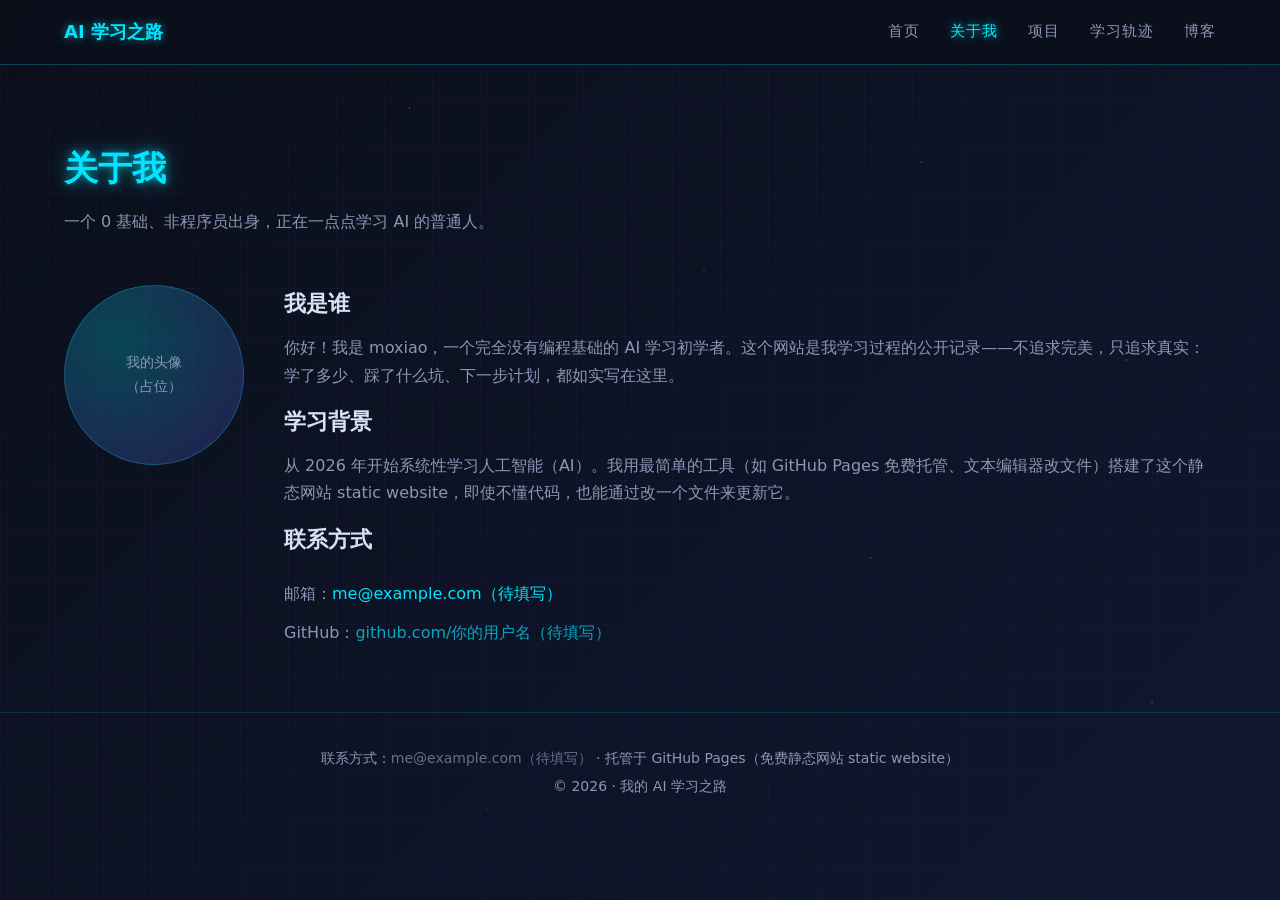
==== about.html @ 1113afda "feat: 搭建个人 AI 学习分享网站 v1.0" ====
<!DOCTYPE html>
<html lang="zh-CN">
<head>
  <meta charset="UTF-8">
  <meta name="viewport" content="width=1200">
  <title>关于我 | 我的 AI 学习之路</title>
  <link rel="icon" type="image/svg+xml" href="images/favicon.svg">
  <link rel="stylesheet" href="css/style.css">
</head>
<body>

  <nav class="site-nav">
    <div class="nav-inner">
      <a class="nav-brand" href="index.html">AI 学习之路</a>
      <div class="nav-links">
        <a href="index.html">首页</a>
        <a href="about.html" class="active">关于我</a>
        <a href="projects.html">项目</a>
        <a href="trajectory.html">学习轨迹</a>
        <a href="blog.html">博客</a>
      </div>
    </div>
  </nav>

  <main class="page-main">

    <section class="page-head">
      <h1 class="neon-title">关于我</h1>
      <p>一个 0 基础、非程序员出身，正在一点点学习 AI 的普通人。</p>
    </section>

    <section class="about-wrap">
      <div class="avatar">我的头像<br>（占位）</div>
      <div class="about-info">
        <h2>我是谁</h2>
        <p>你好！我是 moxiao，一个完全没有编程基础的 AI 学习初学者。这个网站是我学习过程的公开记录——不追求完美，只追求真实：学了多少、踩了什么坑、下一步计划，都如实写在这里。</p>

        <h2>学习背景</h2>
        <p>从 2026 年开始系统性学习人工智能（AI）。我用最简单的工具（如 GitHub Pages 免费托管、文本编辑器改文件）搭建了这个静态网站 static website，即使不懂代码，也能通过改一个文件来更新它。</p>

        <h2>联系方式</h2>
        <ul class="contact-list">
          <li>邮箱：<a href="mailto:me@example.com">me@example.com（待填写）</a></li>
          <li>GitHub：<a href="#" class="placeholder">github.com/你的用户名（待填写）</a></li>
        </ul>
      </div>
    </section>

  </main>

  <footer class="site-footer">
    <p>联系方式：<span class="placeholder">me@example.com（待填写）</span> · 托管于 GitHub Pages（免费静态网站 static website）</p>
    <p>© 2026 · 我的 AI 学习之路</p>
  </footer>

</body>
</html>
---- css/style.css ----
/* ============================================================
   个人 AI 学习分享网站 · 全局样式（深色科幻风格）
   规范来源：需求文档 v2.0 · 第 4.5 节 视觉规范
   ============================================================ */

:root {
  --bg-start: #0B0F1A;
  --bg-end: #101830;
  --cyan: #00E5FF;
  --purple: #7C4DFF;
  --card-bg: rgba(20, 28, 50, 0.6);
  --text-main: #D7E2F5;
  --text-dim: #8A97B5;
  --border-glow: rgba(0, 229, 255, 0.25);
  --font-main: "Microsoft YaHei", "微软雅黑", "PingFang SC", system-ui, sans-serif;
}

* { margin: 0; padding: 0; box-sizing: border-box; }

html { min-width: 1200px; }

body {
  font-family: var(--font-main);
  color: var(--text-main);
  background: linear-gradient(135deg, var(--bg-start) 0%, var(--bg-end) 100%) fixed;
  min-height: 100vh;
  line-height: 1.7;
}

/* 星点背景 */
body::before {
  content: "";
  position: fixed;
  inset: 0;
  z-index: 0;
  pointer-events: none;
  background:
    radial-gradient(1px 1px at 15% 25%, rgba(255,255,255,.7), transparent 100%),
    radial-gradient(1px 1px at 32% 12%, rgba(255,255,255,.5), transparent 100%),
    radial-gradient(1px 1px at 55% 30%, rgba(0,229,255,.6), transparent 100%),
    radial-gradient(1px 1px at 72% 18%, rgba(255,255,255,.45), transparent 100%),
    radial-gradient(1.5px 1.5px at 88% 40%, rgba(124,77,255,.55), transparent 100%),
    radial-gradient(1px 1px at 25% 55%, rgba(255,255,255,.4), transparent 100%),
    radial-gradient(1px 1px at 45% 70%, rgba(0,229,255,.45), transparent 100%),
    radial-gradient(1px 1px at 68% 62%, rgba(255,255,255,.5), transparent 100%),
    radial-gradient(1.5px 1.5px at 90% 78%, rgba(0,229,255,.4), transparent 100%),
    radial-gradient(1px 1px at 10% 85%, rgba(124,77,255,.4), transparent 100%),
    radial-gradient(1px 1px at 38% 90%, rgba(255,255,255,.35), transparent 100%),
    radial-gradient(1px 1px at 60% 88%, rgba(0,229,255,.5), transparent 100%);
}

/* 网格线背景 */
body::after {
  content: "";
  position: fixed;
  inset: 0;
  z-index: 0;
  pointer-events: none;
  background:
    linear-gradient(rgba(124,77,255,.05) 1px, transparent 1px),
    linear-gradient(90deg, rgba(124,77,255,.05) 1px, transparent 1px);
  background-size: 48px 48px;
}

/* 让实际内容浮在背景之上 */
.site-nav, .page-main, .site-footer { position: relative; z-index: 1; }

/* ---------- 导航栏（固定顶部） ---------- */
.site-nav {
  position: fixed;
  top: 0; left: 0; right: 0;
  z-index: 100;
  background: rgba(11, 15, 26, 0.85);
  backdrop-filter: blur(8px);
  border-bottom: 1px solid var(--border-glow);
}
.nav-inner {
  max-width: 1200px;
  margin: 0 auto;
  height: 64px;
  display: flex;
  align-items: center;
  padding: 0 24px;
}
.nav-brand {
  color: var(--cyan);
  font-size: 18px;
  font-weight: bold;
  text-decoration: none;
  text-shadow: 0 0 10px rgba(0,229,255,.6);
}
.nav-links { margin-left: auto; display: flex; gap: 30px; }
.nav-links a {
  color: var(--text-dim);
  text-decoration: none;
  font-size: 15px;
  letter-spacing: 1px;
  transition: color .2s, text-shadow .2s;
}
.nav-links a:hover { color: var(--cyan); }
.nav-links a.active { color: var(--cyan); text-shadow: 0 0 8px rgba(0,229,255,.8); }

/* ---------- 页面主内容 ---------- */
.page-main {
  max-width: 1200px;
  margin: 0 auto;
  padding: 120px 24px 60px;
}

/* 标题霓虹发光 */
.neon-title {
  color: var(--cyan);
  text-shadow: 0 0 10px rgba(0,229,255,.7), 0 0 28px rgba(0,229,255,.35);
}
.neon-purple { color: var(--purple); text-shadow: 0 0 10px rgba(124,77,255,.7); }

.section { margin-top: 56px; }
.section-head { display: flex; align-items: baseline; justify-content: space-between; margin-bottom: 20px; }
.section-head h2 { font-size: 26px; }
.text-link { color: var(--cyan); text-decoration: none; }
.text-link:hover { text-shadow: 0 0 8px var(--cyan); }

/* ---------- 按钮 ---------- */
.btn-primary {
  display: inline-block;
  padding: 13px 30px;
  border: 1px solid var(--cyan);
  border-radius: 6px;
  color: var(--cyan);
  background: rgba(0,229,255,.08);
  font-size: 15px;
  text-decoration: none;
  letter-spacing: 1px;
  transition: all .25s;
}
.btn-primary:hover {
  background: rgba(0,229,255,.18);
  box-shadow: 0 0 18px rgba(0,229,255,.5);
  text-shadow: 0 0 6px var(--cyan);
}

/* ---------- Hero ---------- */
.hero { padding: 40px 0 20px; max-width: 820px; }
.hero-title {
  font-size: 40px;
  line-height: 1.4;
  color: var(--cyan);
  text-shadow: 0 0 10px rgba(0,229,255,.7), 0 0 28px rgba(0,229,255,.35);
}
.hero-sub { margin-top: 20px; font-size: 17px; color: var(--text-dim); }
.hero .btn-primary { margin-top: 28px; }

/* ---------- 卡片 ---------- */
.card {
  background: var(--card-bg);
  border: 1px solid rgba(0,229,255,.15);
  border-radius: 10px;
  padding: 24px;
  transition: border-color .25s, box-shadow .25s, transform .25s, background .25s;
}
.card:hover {
  border-color: var(--cyan);
  box-shadow: 0 0 20px rgba(0,229,255,.25);
  transform: translateY(-4px);
}

/* ---------- 项目网格 ---------- */
.projects-grid { display: grid; grid-template-columns: repeat(3, 1fr); gap: 24px; }
.project-card h3 { margin: 12px 0 8px; }
.project-card p { color: var(--text-dim); font-size: 14px; }
.badge {
  display: inline-block;
  padding: 3px 12px;
  border-radius: 999px;
  font-size: 12px;
  letter-spacing: 1px;
}
.badge-wip { color: var(--cyan); border: 1px solid var(--cyan); background: rgba(0,229,255,.1); }
.badge-plan { color: var(--purple); border: 1px solid var(--purple); background: rgba(124,77,255,.12); }

/* ---------- 时间线（轨迹页 & 首页概览共用） ---------- */
.timeline {
  position: relative;
  overflow-x: auto;   /* 节点多时可横向滚动 */
  padding: 40px 0;
  min-height: 320px;
}
.tl-line {
  position: absolute;
  left: 40px; right: 40px;
  top: 50%;
  height: 2px;
  transform: translateY(-50%);
  background: linear-gradient(90deg, transparent, var(--cyan) 12%, var(--purple) 88%, transparent);
  box-shadow: 0 0 14px rgba(0,229,255,.5);
}
.tl-track {
  position: relative;
  display: flex;
  min-width: 100%;
  padding: 30px 40px;
}
.tl-node {
  position: relative;
  flex: 0 0 240px;
  margin: 0 14px;
  opacity: .15;               /* 默认暗淡，点亮动画后变为 1 */
}
.tl-node-top  .tl-card { margin-bottom: 54px; }
.tl-node-bottom .tl-card { margin-top: 54px; }

.tl-dot {
  position: absolute;
  left: 50%; top: 50%;
  width: 14px; height: 14px;
  transform: translate(-50%, -50%);
  border-radius: 50%;
  background: var(--cyan);
  box-shadow: 0 0 12px var(--cyan);
  z-index: 2;
}
/* 卡片到主线的竖直短线 */
.tl-node-top .tl-card::after,
.tl-node-bottom .tl-card::after {
  content: "";
  position: absolute;
  left: 50%;
  width: 1px;
  height: 28px;
  background: rgba(0,229,255,.4);
}
.tl-node-top .tl-card::after { bottom: -28px; }
.tl-node-bottom .tl-card::after { top: -28px; }

.tl-card {
  position: relative;
  background: var(--card-bg);
  border: 1px solid rgba(0,229,255,.15);
  border-radius: 10px;
  padding: 16px 18px;
  transition: border-color .25s, box-shadow .25s, background .25s;
}
.tl-node:hover .tl-card {
  border-color: var(--cyan);
  box-shadow: 0 0 22px rgba(0,229,255,.4);
  background: rgba(0,229,255,.06);
}
.tl-time { font-size: 13px; color: var(--cyan); letter-spacing: 1px; }
.tl-title { margin: 6px 0; font-size: 15px; color: var(--text-main); font-weight: bold; }
.tl-desc { font-size: 13px; color: var(--text-dim); }
.tl-link { display: inline-block; margin-top: 8px; color: var(--cyan); font-size: 13px; text-decoration: none; }
.tl-link:hover { text-shadow: 0 0 6px var(--cyan); }

/* 点亮动画：由 JS 给每个节点添加 .animate，并用内联样式设置递增 animation-delay */
@keyframes tl-light {
  0%   { opacity: .15; filter: brightness(.6); }
  60%  { opacity: 1;   filter: brightness(1.5); }
  100% { opacity: 1;   filter: brightness(1); }
}
.tl-node.animate {
  animation-name: tl-light;
  animation-duration: .9s;
  animation-timing-function: ease;
  animation-fill-mode: forwards;
}
/* 不播动画时（首页概览）节点直接全亮 */
.timeline.no-anim .tl-node { opacity: 1; }

/* 首页概览更紧凑 */
.timeline.compact .tl-node { flex-basis: 220px; }
.timeline.compact .tl-card { padding: 12px 14px; }

/* 空状态提示 */
.tl-empty {
  position: relative;
  text-align: center;
  padding: 90px 0 60px;
  color: var(--text-dim);
}
.tl-empty-title { font-size: 22px; color: var(--cyan); text-shadow: 0 0 10px rgba(0,229,255,.5); margin-bottom: 10px; }

/* ---------- 页面头部（内页通用） ---------- */
.page-head { padding: 20px 0 10px; }
.page-head h1 { font-size: 34px; }
.page-head p { margin-top: 10px; color: var(--text-dim); }

/* ---------- 关于我 ---------- */
.about-wrap { display: flex; gap: 40px; margin-top: 40px; align-items: flex-start; }
.avatar {
  width: 180px; height: 180px;
  border-radius: 50%;
  background: radial-gradient(circle at 30% 30%, rgba(0,229,255,.25), rgba(124,77,255,.2));
  border: 1px solid var(--border-glow);
  display: flex; align-items: center; justify-content: center;
  color: var(--text-dim); font-size: 14px;
  flex-shrink: 0;
  text-align: center;
}
.about-info { flex: 1; }
.about-info h2 { font-size: 22px; margin-bottom: 12px; }
.about-info p { color: var(--text-dim); margin-bottom: 14px; }
.contact-list { list-style: none; margin-top: 16px; }
.contact-list li { padding: 6px 0; color: var(--text-dim); }
.contact-list a { color: var(--cyan); text-decoration: none; }

/* ---------- 博客列表 ---------- */
.article-list { margin-top: 20px; }
.article-item {
  display: block;
  padding: 20px 24px;
  margin-bottom: 16px;
  background: var(--card-bg);
  border: 1px solid rgba(0,229,255,.15);
  border-radius: 10px;
  color: var(--text-main);
  text-decoration: none;
  transition: border-color .25s, box-shadow .25s;
}
.article-item:hover { border-color: var(--cyan); box-shadow: 0 0 20px rgba(0,229,255,.2); }
.article-item .a-date { font-size: 13px; color: var(--cyan); }
.article-item h3 { font-size: 18px; margin: 6px 0; }
.article-item p { color: var(--text-dim); font-size: 14px; }
.article-empty { padding: 60px 0; text-align: center; color: var(--text-dim); }
.article-empty .a-title { font-size: 20px; color: var(--cyan); margin-bottom: 8px; text-shadow: 0 0 10px rgba(0,229,255,.5); }

/* ---------- 页脚 ---------- */
.site-footer {
  border-top: 1px solid rgba(0,229,255,.15);
  padding: 30px 24px;
  text-align: center;
  color: var(--text-dim);
  font-size: 14px;
}
.site-footer p { margin: 4px 0; }
.placeholder { opacity: .7; }
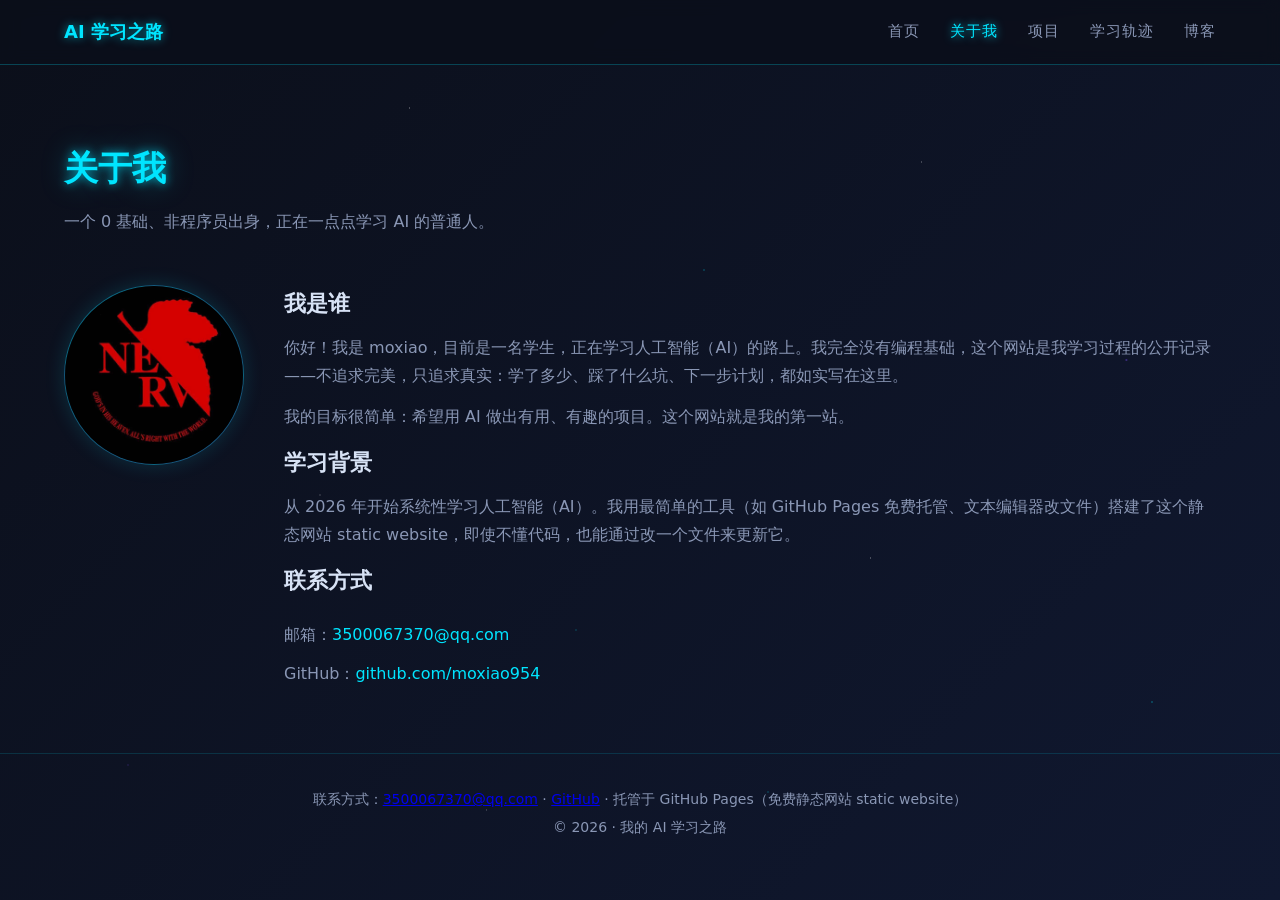
==== commit ae7fff7b: "feat: 按修改建议更新网站（真实学习轨迹、头像、联系方式、个人信息、去除网格线）" ====
--- a/about.html
+++ b/about.html
@@ -30,18 +30,21 @@
     </section>
 
     <section class="about-wrap">
-      <div class="avatar">我的头像<br>（占位）</div>
+      <div class="avatar">
+        <img src="images/avatar.jpg" alt="我的头像" class="avatar-img">
+      </div>
       <div class="about-info">
         <h2>我是谁</h2>
-        <p>你好！我是 moxiao，一个完全没有编程基础的 AI 学习初学者。这个网站是我学习过程的公开记录——不追求完美，只追求真实：学了多少、踩了什么坑、下一步计划，都如实写在这里。</p>
+        <p>你好！我是 moxiao，目前是一名学生，正在学习人工智能（AI）的路上。我完全没有编程基础，这个网站是我学习过程的公开记录——不追求完美，只追求真实：学了多少、踩了什么坑、下一步计划，都如实写在这里。</p>
+        <p>我的目标很简单：希望用 AI 做出有用、有趣的项目。这个网站就是我的第一站。</p>
 
         <h2>学习背景</h2>
         <p>从 2026 年开始系统性学习人工智能（AI）。我用最简单的工具（如 GitHub Pages 免费托管、文本编辑器改文件）搭建了这个静态网站 static website，即使不懂代码，也能通过改一个文件来更新它。</p>
 
         <h2>联系方式</h2>
         <ul class="contact-list">
-          <li>邮箱：<a href="mailto:me@example.com">me@example.com（待填写）</a></li>
-          <li>GitHub：<a href="#" class="placeholder">github.com/你的用户名（待填写）</a></li>
+          <li>邮箱：<a href="mailto:3500067370@qq.com">3500067370@qq.com</a></li>
+          <li>GitHub：<a href="https://github.com/moxiao954" target="_blank" rel="noopener">github.com/moxiao954</a></li>
         </ul>
       </div>
     </section>
@@ -49,7 +52,7 @@
   </main>
 
   <footer class="site-footer">
-    <p>联系方式：<span class="placeholder">me@example.com（待填写）</span> · 托管于 GitHub Pages（免费静态网站 static website）</p>
+    <p>联系方式：<a href="mailto:3500067370@qq.com">3500067370@qq.com</a> · <a href="https://github.com/moxiao954" target="_blank" rel="noopener">GitHub</a> · 托管于 GitHub Pages（免费静态网站 static website）</p>
     <p>© 2026 · 我的 AI 学习之路</p>
   </footer>
 
--- a/css/style.css
+++ b/css/style.css
@@ -49,19 +49,6 @@
     radial-gradient(1px 1px at 60% 88%, rgba(0,229,255,.5), transparent 100%);
 }
 
-/* 网格线背景 */
-body::after {
-  content: "";
-  position: fixed;
-  inset: 0;
-  z-index: 0;
-  pointer-events: none;
-  background:
-    linear-gradient(rgba(124,77,255,.05) 1px, transparent 1px),
-    linear-gradient(90deg, rgba(124,77,255,.05) 1px, transparent 1px);
-  background-size: 48px 48px;
-}
-
 /* 让实际内容浮在背景之上 */
 .site-nav, .page-main, .site-footer { position: relative; z-index: 1; }
 
@@ -295,6 +282,13 @@
   color: var(--text-dim); font-size: 14px;
   flex-shrink: 0;
   text-align: center;
+  overflow: hidden;
+  box-shadow: 0 0 20px rgba(0,229,255,.15);
+}
+.avatar-img {
+  width: 100%; height: 100%;
+  object-fit: cover;
+  display: block;
 }
 .about-info { flex: 1; }
 .about-info h2 { font-size: 22px; margin-bottom: 12px; }
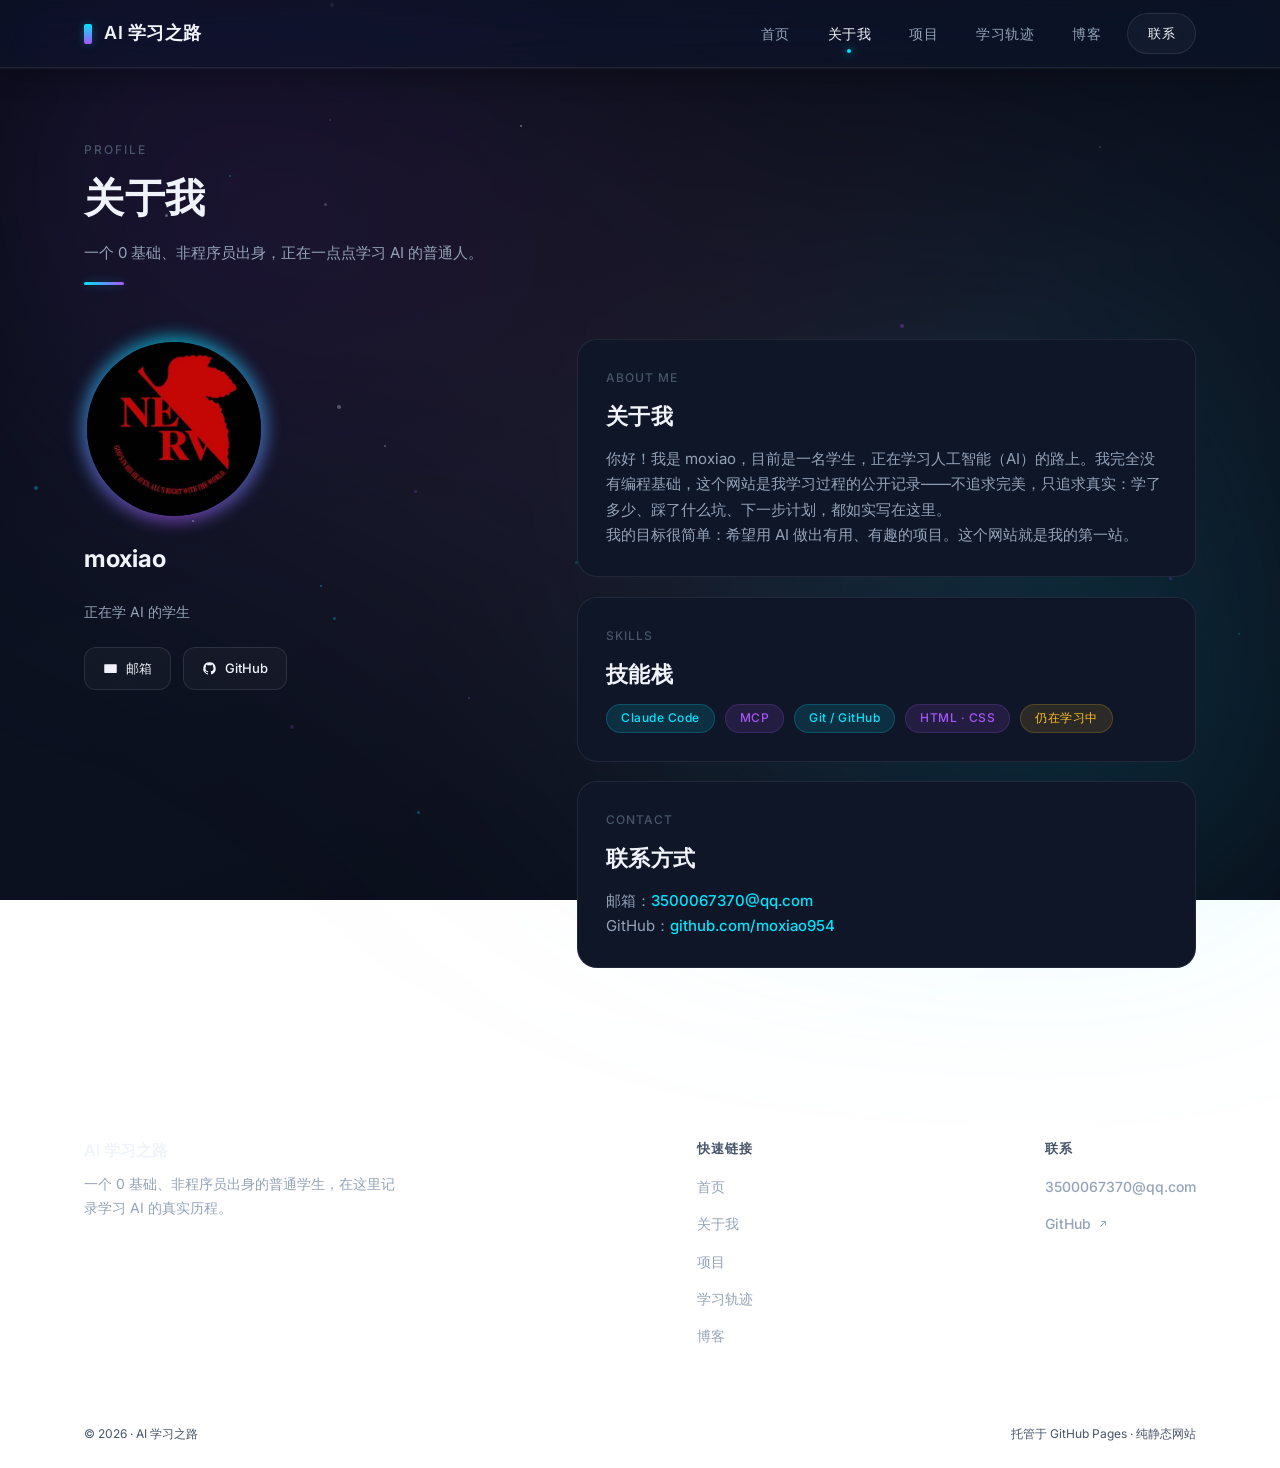
==== commit d337650a: "feat: 升级为现代赛博风格 V3（玻璃拟态+青紫渐变） - 重写 css/style.css：设计令牌、ambient-glow 光斑背景、玻璃拟态组件、卡片/按钮/角标/头像/统计等 V3 规格" ====
--- a/about.html
+++ b/about.html
@@ -5,9 +5,15 @@
   <meta name="viewport" content="width=1200">
   <title>关于我 | 我的 AI 学习之路</title>
   <link rel="icon" type="image/svg+xml" href="images/favicon.svg">
+  <link rel="preconnect" href="https://fonts.googleapis.com">
+  <link rel="preconnect" href="https://fonts.gstatic.com" crossorigin>
+  <link href="https://fonts.googleapis.com/css2?family=Inter:wght@400;500;600;700;800&display=swap" rel="stylesheet">
   <link rel="stylesheet" href="css/style.css">
 </head>
 <body>
+
+  <div class="ambient-glow"></div>
+  <div id="particles"></div>
 
   <nav class="site-nav">
     <div class="nav-inner">
@@ -19,42 +25,104 @@
         <a href="trajectory.html">学习轨迹</a>
         <a href="blog.html">博客</a>
       </div>
+      <a class="btn-glass nav-cta" href="mailto:3500067370@qq.com">联系</a>
     </div>
   </nav>
 
   <main class="page-main">
 
-    <section class="page-head">
-      <h1 class="neon-title">关于我</h1>
+    <!-- 页面头部 -->
+    <section class="page-header">
+      <div class="page-kicker">PROFILE</div>
+      <h1 class="page-title">关于我</h1>
       <p>一个 0 基础、非程序员出身，正在一点点学习 AI 的普通人。</p>
     </section>
 
+    <!-- 非对称双栏档案 -->
     <section class="about-wrap">
-      <div class="avatar">
-        <img src="images/avatar.jpg" alt="我的头像" class="avatar-img">
+      <div class="about-left">
+        <div class="avatar">
+          <img src="images/avatar.jpg" alt="我的头像" class="avatar-img">
+        </div>
+        <div class="about-name">moxiao</div>
+        <div class="about-role">正在学 AI 的学生</div>
+        <div class="about-socials">
+          <a class="social-btn" href="mailto:3500067370@qq.com">
+            <svg viewBox="0 0 24 24"><path d="M3 5h18a1 1 0 0 1 1 1v12a1 1 0 0 1-1 1H3a1 1 0 0 1-1-1V6a1 1 0 0 1 1-1zm18 0l-9 7L3 5"/></svg>
+            邮箱
+          </a>
+          <a class="social-btn" href="https://github.com/moxiao954" target="_blank" rel="noopener">
+            <svg viewBox="0 0 24 24"><path d="M12 2a10 10 0 0 0-3.16 19.49c.5.09.68-.22.68-.48v-1.7c-2.78.6-3.37-1.34-3.37-1.34-.45-1.16-1.11-1.47-1.11-1.47-.9-.62.07-.61.07-.61 1 .07 1.53 1.03 1.53 1.03.89 1.52 2.34 1.08 2.91.83.09-.65.35-1.09.63-1.34-2.22-.25-4.56-1.11-4.56-4.94 0-1.09.39-1.98 1.03-2.68-.1-.25-.45-1.27.1-2.64 0 0 .84-.27 2.75 1.02a9.58 9.58 0 0 1 5 0c1.91-1.3 2.75-1.02 2.75-1.02.55 1.37.2 2.39.1 2.64.64.7 1.03 1.59 1.03 2.68 0 3.84-2.34 4.68-4.57 4.93.36.31.68.92.68 1.85v2.74c0 .27.18.58.69.48A10 10 0 0 0 12 2z"/></svg>
+            GitHub
+          </a>
+        </div>
       </div>
-      <div class="about-info">
-        <h2>我是谁</h2>
-        <p>你好！我是 moxiao，目前是一名学生，正在学习人工智能（AI）的路上。我完全没有编程基础，这个网站是我学习过程的公开记录——不追求完美，只追求真实：学了多少、踩了什么坑、下一步计划，都如实写在这里。</p>
-        <p>我的目标很简单：希望用 AI 做出有用、有趣的项目。这个网站就是我的第一站。</p>
 
-        <h2>学习背景</h2>
-        <p>从 2026 年开始系统性学习人工智能（AI）。我用最简单的工具（如 GitHub Pages 免费托管、文本编辑器改文件）搭建了这个静态网站 static website，即使不懂代码，也能通过改一个文件来更新它。</p>
+      <div class="about-right">
+        <div class="card">
+          <div class="card-tag">ABOUT ME</div>
+          <h3>关于我</h3>
+          <p>你好！我是 moxiao，目前是一名学生，正在学习人工智能（AI）的路上。我完全没有编程基础，这个网站是我学习过程的公开记录——不追求完美，只追求真实：学了多少、踩了什么坑、下一步计划，都如实写在这里。</p>
+          <p>我的目标很简单：希望用 AI 做出有用、有趣的项目。这个网站就是我的第一站。</p>
+        </div>
 
-        <h2>联系方式</h2>
-        <ul class="contact-list">
-          <li>邮箱：<a href="mailto:3500067370@qq.com">3500067370@qq.com</a></li>
-          <li>GitHub：<a href="https://github.com/moxiao954" target="_blank" rel="noopener">github.com/moxiao954</a></li>
-        </ul>
+        <div class="card">
+          <div class="card-tag">SKILLS</div>
+          <h3>技能栈</h3>
+          <div class="skill-cloud">
+            <span class="badge badge-cyan">Claude Code</span>
+            <span class="badge badge-purple">MCP</span>
+            <span class="badge badge-cyan">Git / GitHub</span>
+            <span class="badge badge-purple">HTML · CSS</span>
+            <span class="badge badge-amber">仍在学习中</span>
+          </div>
+        </div>
+
+        <div class="card">
+          <div class="card-tag">CONTACT</div>
+          <h3>联系方式</h3>
+          <p>邮箱：<a class="text-link" href="mailto:3500067370@qq.com">3500067370@qq.com</a></p>
+          <p>GitHub：<a class="text-link" href="https://github.com/moxiao954" target="_blank" rel="noopener">github.com/moxiao954</a></p>
+        </div>
       </div>
     </section>
 
   </main>
 
   <footer class="site-footer">
-    <p>联系方式：<a href="mailto:3500067370@qq.com">3500067370@qq.com</a> · <a href="https://github.com/moxiao954" target="_blank" rel="noopener">GitHub</a> · 托管于 GitHub Pages（免费静态网站 static website）</p>
-    <p>© 2026 · 我的 AI 学习之路</p>
+    <div class="footer-inner">
+      <div class="footer-cols">
+        <div class="footer-brand">
+          <div class="footer-brand-name">AI 学习之路</div>
+          <p>一个 0 基础、非程序员出身的普通学生，在这里记录学习 AI 的真实历程。</p>
+        </div>
+        <div class="footer-col">
+          <h4>快速链接</h4>
+          <ul>
+            <li><a href="index.html">首页</a></li>
+            <li><a href="about.html">关于我</a></li>
+            <li><a href="projects.html">项目</a></li>
+            <li><a href="trajectory.html">学习轨迹</a></li>
+            <li><a href="blog.html">博客</a></li>
+          </ul>
+        </div>
+        <div class="footer-col">
+          <h4>联系</h4>
+          <ul>
+            <li><a href="mailto:3500067370@qq.com">3500067370@qq.com</a></li>
+            <li><a class="has-arrow" href="https://github.com/moxiao954" target="_blank" rel="noopener">GitHub
+              <svg viewBox="0 0 24 24"><path d="M7 17L17 7M9 7h8v8"/></svg>
+            </a></li>
+          </ul>
+        </div>
+      </div>
+      <div class="footer-bottom">
+        <span>© 2026 · AI 学习之路</span>
+        <span class="host-note">托管于 GitHub Pages · 纯静态网站</span>
+      </div>
+    </div>
   </footer>
 
+  <script src="js/main.js"></script>
 </body>
 </html>
--- a/css/style.css
+++ b/css/style.css
@@ -1,18 +1,52 @@
 /* ============================================================
-   个人 AI 学习分享网站 · 全局样式（深色科幻风格）
-   规范来源：需求文档 v2.0 · 第 4.5 节 视觉规范
+   个人 AI 学习分享网站 · 全局样式（现代前卫赛博风格 V3）
+   规范来源：ui设计_现代赛博版_v3.txt
+   说明：所有颜色走 :root 设计令牌；动画元素尽量加 will-change
    ============================================================ */
 
 :root {
-  --bg-start: #0B0F1A;
-  --bg-end: #101830;
-  --cyan: #00E5FF;
-  --purple: #7C4DFF;
-  --card-bg: rgba(20, 28, 50, 0.6);
-  --text-main: #D7E2F5;
-  --text-dim: #8A97B5;
-  --border-glow: rgba(0, 229, 255, 0.25);
-  --font-main: "Microsoft YaHei", "微软雅黑", "PingFang SC", system-ui, sans-serif;
+  /* ---- 背景 ---- */
+  --bg-start: #060914;                 /* 背景渐变起点（极深蓝黑） */
+  --bg-end: #0C1220;                   /* 背景渐变终点 */
+  --bg-elevated: #0F1628;              /* 抬升表面色（实色卡片） */
+
+  /* ---- 主色 ---- */
+  --cyan: #00E5FF;                     /* 主色·荧光青 */
+  --cyan-soft: rgba(0, 229, 255, 0.12);
+  --purple: #A855F7;                   /* 副色·电光紫 */
+  --purple-soft: rgba(168, 85, 247, 0.12);
+  --magenta: #F472B6;                  /* 点缀·霓虹粉 */
+  --green: #34D399;                    /* 点缀·翡翠绿（成功/在线） */
+  --amber: #FBBF24;                    /* 点缀·琥珀（提示） */
+
+  /* ---- 玻璃表面 ---- */
+  --surface: rgba(255, 255, 255, 0.03);
+  --surface-hover: rgba(255, 255, 255, 0.06);
+  --glass-bg: rgba(15, 22, 40, 0.55);
+  --glass-border: rgba(255, 255, 255, 0.08);
+  --glass-border-active: rgba(0, 229, 255, 0.35);
+
+  /* ---- 文字 ---- */
+  --text-main: #F0F4FA;
+  --text-secondary: #94A3B8;
+  --text-tertiary: #475569;
+
+  /* ---- 发光 / 阴影 ---- */
+  --shadow-cyan: rgba(0, 229, 255, 0.25);
+  --shadow-purple: rgba(168, 85, 247, 0.25);
+  --glow-cyan: 0 0 20px rgba(0, 229, 255, 0.3), 0 0 60px rgba(0, 229, 255, 0.1);
+  --glow-purple: 0 0 20px rgba(168, 85, 247, 0.3), 0 0 60px rgba(168, 85, 247, 0.1);
+
+  /* ---- 圆角 ---- */
+  --radius-sm: 6px;
+  --radius-md: 12px;
+  --radius-lg: 20px;
+  --radius-xl: 28px;
+
+  /* ---- 过渡 ---- */
+  --transition-fast: 0.2s cubic-bezier(0.4, 0, 0.2, 1);
+  --transition-base: 0.4s cubic-bezier(0.4, 0, 0.2, 1);
+  --transition-spring: 0.5s cubic-bezier(0.34, 1.56, 0.64, 1);
 }
 
 * { margin: 0; padding: 0; box-sizing: border-box; }
@@ -20,157 +54,580 @@
 html { min-width: 1200px; }
 
 body {
-  font-family: var(--font-main);
-  color: var(--text-main);
-  background: linear-gradient(135deg, var(--bg-start) 0%, var(--bg-end) 100%) fixed;
+  font-family: 'Inter', 'Microsoft YaHei', 'PingFang SC', system-ui, sans-serif;
+  color: var(--text-main);
+  background: linear-gradient(160deg, var(--bg-start) 0%, var(--bg-end) 50%, #0A0E1A 100%) fixed;
   min-height: 100vh;
   line-height: 1.7;
-}
-
-/* 星点背景 */
-body::before {
-  content: "";
+  overflow-x: hidden;
+}
+
+/* ============================================================
+   [1] 背景系统：ambient-glow 光斑（fixed，z-index:0）
+   ============================================================ */
+.ambient-glow {
   position: fixed;
   inset: 0;
   z-index: 0;
   pointer-events: none;
   background:
-    radial-gradient(1px 1px at 15% 25%, rgba(255,255,255,.7), transparent 100%),
-    radial-gradient(1px 1px at 32% 12%, rgba(255,255,255,.5), transparent 100%),
-    radial-gradient(1px 1px at 55% 30%, rgba(0,229,255,.6), transparent 100%),
-    radial-gradient(1px 1px at 72% 18%, rgba(255,255,255,.45), transparent 100%),
-    radial-gradient(1.5px 1.5px at 88% 40%, rgba(124,77,255,.55), transparent 100%),
-    radial-gradient(1px 1px at 25% 55%, rgba(255,255,255,.4), transparent 100%),
-    radial-gradient(1px 1px at 45% 70%, rgba(0,229,255,.45), transparent 100%),
-    radial-gradient(1px 1px at 68% 62%, rgba(255,255,255,.5), transparent 100%),
-    radial-gradient(1.5px 1.5px at 90% 78%, rgba(0,229,255,.4), transparent 100%),
-    radial-gradient(1px 1px at 10% 85%, rgba(124,77,255,.4), transparent 100%),
-    radial-gradient(1px 1px at 38% 90%, rgba(255,255,255,.35), transparent 100%),
-    radial-gradient(1px 1px at 60% 88%, rgba(0,229,255,.5), transparent 100%);
-}
-
-/* 让实际内容浮在背景之上 */
-.site-nav, .page-main, .site-footer { position: relative; z-index: 1; }
-
-/* ---------- 导航栏（固定顶部） ---------- */
+    radial-gradient(ellipse 800px 800px at 12% 10%, rgba(168, 85, 247, 0.15), transparent 70%),
+    radial-gradient(ellipse 800px 800px at 85% 78%, rgba(0, 229, 255, 0.15), transparent 70%),
+    radial-gradient(ellipse 800px 800px at 55% 45%, rgba(244, 114, 182, 0.08), transparent 70%);
+  filter: blur(120px);
+  animation: ambient-drift 20s ease-in-out infinite alternate;
+}
+@keyframes ambient-drift {
+  0%   { transform: translate(0, 0) scale(1); }
+  50%  { transform: translate(2%, -2%) scale(1.06); }
+  100% { transform: translate(-2%, 2%) scale(1); }
+}
+
+/* 粒子系统（由 js/main.js 生成，z-index:1，pointer-events:none） */
+#particles {
+  position: fixed;
+  inset: 0;
+  z-index: 1;
+  pointer-events: none;
+  overflow: hidden;
+}
+.particle {
+  position: absolute;
+  border-radius: 50%;
+  opacity: 0.5;
+  will-change: transform, opacity;
+}
+@keyframes particle-float {
+  0%   { transform: translate3d(0, 0, 0); }
+  25%  { transform: translate3d(18px, -26vh, 0); }
+  50%  { transform: translate3d(-14px, -52vh, 0); }
+  75%  { transform: translate3d(20px, -78vh, 0); }
+  100% { transform: translate3d(0, -104vh, 0); }
+}
+
+/* ============================================================
+   [3] 微光粒子 / [4] 光标与磁性
+   ============================================================ */
+.magnetic { will-change: transform; }
+
+/* ============================================================
+   层叠约定：内容 z-index:2，导航 z-index:100，弹层 200
+   ============================================================ */
+.page-main, .site-footer { position: relative; z-index: 2; }
+
+/* ============================================================
+   [导航栏] .site-nav
+   ============================================================ */
 .site-nav {
   position: fixed;
   top: 0; left: 0; right: 0;
   z-index: 100;
-  background: rgba(11, 15, 26, 0.85);
-  backdrop-filter: blur(8px);
-  border-bottom: 1px solid var(--border-glow);
+  height: 68px;
+  background: var(--glass-bg);
+  backdrop-filter: blur(24px) saturate(180%);
+  -webkit-backdrop-filter: blur(24px) saturate(180%);
+  border-bottom: 1px solid rgba(255, 255, 255, 0.08);
+  box-shadow: 0 4px 30px rgba(0, 0, 0, 0.3), 0 1px 0 rgba(255, 255, 255, 0.05);
 }
 .nav-inner {
-  max-width: 1200px;
+  max-width: 1160px;
   margin: 0 auto;
-  height: 64px;
+  height: 100%;
   display: flex;
   align-items: center;
   padding: 0 24px;
+  gap: 24px;
 }
 .nav-brand {
+  display: inline-flex;
+  align-items: center;
+  gap: 12px;
+  color: var(--text-main);
+  font-size: 18px;
+  font-weight: 600;
+  text-decoration: none;
+  letter-spacing: 0.5px;
+  white-space: nowrap;
+}
+.nav-brand::before {
+  content: "";
+  width: 8px;
+  height: 20px;
+  border-radius: 2px;
+  background: linear-gradient(180deg, var(--cyan), var(--purple));
+  box-shadow: 0 0 8px var(--shadow-cyan);
+  transition: height var(--transition-fast), box-shadow var(--transition-fast);
+}
+.nav-brand:hover::before {
+  height: 24px;
+  box-shadow: 0 0 12px var(--shadow-cyan), 0 0 20px var(--shadow-purple);
+}
+.nav-links {
+  margin-left: auto;
+  display: flex;
+  align-items: center;
+  gap: 34px;
+}
+.nav-links a {
+  position: relative;
+  color: var(--text-secondary);
+  text-decoration: none;
+  font-size: 14px;
+  font-weight: 500;
+  letter-spacing: 0.5px;
+  padding: 6px 2px;
+  transition: color var(--transition-fast);
+}
+.nav-links a::after {
+  content: "";
+  position: absolute;
+  left: 50%;
+  bottom: -2px;
+  transform: translateX(-50%);
+  width: 4px;
+  height: 4px;
+  border-radius: 50%;
+  background: var(--cyan);
+  box-shadow: 0 0 8px var(--cyan);
+  opacity: 0;
+  transition: opacity var(--transition-fast);
+}
+.nav-links a:hover { color: var(--text-main); }
+.nav-links a:hover::after { opacity: 1; }
+.nav-links a.active { color: var(--text-main); }
+.nav-links a.active::after { opacity: 1; }
+
+.nav-cta { flex-shrink: 0; }
+
+/* ============================================================
+   [玻璃按钮] .btn-glass
+   ============================================================ */
+.btn-glass {
+  display: inline-block;
+  padding: 8px 20px;
+  border-radius: 999px;
+  background: var(--surface);
+  backdrop-filter: blur(12px);
+  -webkit-backdrop-filter: blur(12px);
+  border: 1px solid rgba(255, 255, 255, 0.1);
+  color: var(--text-main);
+  font-size: 13px;
+  font-weight: 500;
+  text-decoration: none;
+  letter-spacing: 0.5px;
+  cursor: pointer;
+  transition: background var(--transition-fast), border-color var(--transition-fast), box-shadow var(--transition-fast), transform var(--transition-fast);
+}
+.btn-glass:hover {
+  background: var(--surface-hover);
+  border-color: rgba(255, 255, 255, 0.2);
+  box-shadow: 0 0 16px rgba(0, 229, 255, 0.15);
+  transform: scale(1.02);
+}
+
+/* ============================================================
+   [主内容] .page-main / [页面头部] .page-header
+   ============================================================ */
+.page-main {
+  max-width: 1160px;
+  margin: 0 auto;
+  padding: 120px 24px 80px;
+}
+
+.page-header {
+  padding: 20px 0 10px;
+  max-width: 860px;
+}
+.page-kicker {
+  font-size: 12px;
+  font-weight: 500;
+  letter-spacing: 2px;
+  text-transform: uppercase;
+  color: var(--text-tertiary);
+  margin-bottom: 14px;
+}
+.page-title {
+  font-size: 40px;
+  font-weight: 700;
+  line-height: 1.2;
+  letter-spacing: 0.5px;
+}
+.page-title .text-gradient { font-weight: 800; }
+.page-header::after {
+  content: "";
+  display: block;
+  width: 40px;
+  height: 3px;
+  border-radius: 2px;
+  margin-top: 16px;
+  background: linear-gradient(90deg, var(--cyan), var(--purple));
+  box-shadow: 0 0 10px var(--shadow-cyan);
+}
+.page-header p {
+  margin-top: 18px;
+  font-size: 15px;
+  color: var(--text-secondary);
+  line-height: 1.7;
+}
+
+/* 页面进入动画：由 JS 给 .page-main 添加 .loaded */
+.page-main > * {
+  opacity: 0;
+  transform: translateY(20px);
+  transition: opacity 0.6s ease-out, transform 0.6s ease-out;
+}
+.page-main.loaded > * {
+  opacity: 1;
+  transform: translateY(0);
+}
+.page-main.loaded > *:nth-child(1) { transition-delay: 0.1s; }
+.page-main.loaded > *:nth-child(2) { transition-delay: 0.2s; }
+.page-main.loaded > *:nth-child(3) { transition-delay: 0.3s; }
+.page-main.loaded > *:nth-child(4) { transition-delay: 0.4s; }
+.page-main.loaded > *:nth-child(5) { transition-delay: 0.5s; }
+.page-main.loaded > *:nth-child(6) { transition-delay: 0.6s; }
+
+/* ============================================================
+   [标题高亮] .text-gradient / .neon-title / .neon-purple
+   ============================================================ */
+.text-gradient {
+  background: linear-gradient(135deg, var(--cyan), var(--purple));
+  -webkit-background-clip: text;
+  background-clip: text;
+  -webkit-text-fill-color: transparent;
+  color: transparent;
+}
+.neon-title {
+  color: var(--text-main);
+  text-shadow: 0 0 20px rgba(0, 229, 255, 0.4), 0 0 40px rgba(0, 229, 255, 0.2);
+}
+.neon-purple {
+  color: var(--text-main);
+  text-shadow: 0 0 20px rgba(168, 85, 247, 0.4), 0 0 40px rgba(168, 85, 247, 0.2);
+}
+
+/* ============================================================
+   [卡片] .card / .card-purple / .card-placeholder
+   ============================================================ */
+.card {
+  position: relative;
+  background: var(--glass-bg);
+  backdrop-filter: blur(16px) saturate(160%);
+  -webkit-backdrop-filter: blur(16px) saturate(160%);
+  border: 1px solid var(--glass-border);
+  border-radius: var(--radius-lg);
+  padding: 28px;
+  perspective: 1000px;
+  transition: border-color var(--transition-base), box-shadow var(--transition-base), transform var(--transition-spring), background var(--transition-base);
+  will-change: transform;
+}
+.card:hover {
+  border-color: var(--glass-border-active);
+  box-shadow: var(--glow-cyan), inset 0 1px 0 rgba(255, 255, 255, 0.1);
+  transform: translateY(-6px) rotateX(2deg) rotateY(-1deg) scale(1.01);
+}
+.card-purple:hover {
+  border-color: rgba(168, 85, 247, 0.4);
+  box-shadow: var(--glow-purple), inset 0 1px 0 rgba(255, 255, 255, 0.1);
+}
+.card-tag {
+  font-size: 12px;
+  font-weight: 500;
+  letter-spacing: 1px;
+  text-transform: uppercase;
+  color: var(--text-tertiary);
+  margin-bottom: 10px;
+}
+.card h3 {
+  font-size: 22px;
+  font-weight: 600;
+  letter-spacing: 0.3px;
+  margin-bottom: 10px;
+}
+.card p {
+  font-size: 15px;
+  color: var(--text-secondary);
+  line-height: 1.7;
+}
+.card-footer {
+  display: flex;
+  align-items: center;
+  justify-content: space-between;
+  margin-top: 20px;
+  padding-top: 16px;
+  border-top: 1px solid rgba(255, 255, 255, 0.06);
+  color: var(--text-tertiary);
+  font-size: 13px;
+}
+
+/* 占位卡片（虚线） */
+.card-placeholder {
+  display: flex;
+  flex-direction: column;
+  align-items: center;
+  justify-content: center;
+  gap: 10px;
+  min-height: 200px;
+  border-radius: var(--radius-lg);
+  background: var(--surface);
+  border: 1px dashed rgba(255, 255, 255, 0.08);
+  color: var(--text-tertiary);
+  transition: border-color var(--transition-fast), background var(--transition-fast);
+}
+.card-placeholder .plus {
+  font-size: 24px;
+  line-height: 1;
+  transition: transform var(--transition-spring);
+}
+.card-placeholder span { font-size: 13px; }
+.card-placeholder:hover {
+  border-color: rgba(255, 255, 255, 0.15);
+  background: rgba(255, 255, 255, 0.03);
+}
+.card-placeholder:hover .plus { transform: rotate(90deg); }
+
+/* ============================================================
+   [按钮] .btn-gradient / .btn-outline
+   ============================================================ */
+.btn-gradient {
+  display: inline-block;
+  padding: 12px 28px;
+  border: none;
+  border-radius: var(--radius-md);
+  background: linear-gradient(135deg, var(--cyan), var(--purple));
+  color: var(--text-main);
+  font-family: inherit;
+  font-size: 14px;
+  font-weight: 600;
+  letter-spacing: 0.5px;
+  text-decoration: none;
+  text-align: center;
+  cursor: pointer;
+  box-shadow: 0 4px 20px rgba(0, 229, 255, 0.2);
+  transition: box-shadow var(--transition-fast), transform var(--transition-fast), filter var(--transition-fast);
+}
+.btn-gradient:hover {
+  box-shadow: 0 8px 30px rgba(0, 229, 255, 0.35), inset 0 0 0 1px rgba(255, 255, 255, 0.1);
+  transform: translateY(-2px);
+  filter: brightness(1.1);
+}
+.btn-gradient:active { transform: translateY(0) scale(0.98); }
+
+.btn-outline {
+  display: inline-block;
+  padding: 12px 28px;
+  border: 1.5px solid rgba(255, 255, 255, 0.2);
+  border-radius: var(--radius-md);
+  background: transparent;
+  color: var(--text-main);
+  font-family: inherit;
+  font-size: 14px;
+  font-weight: 500;
+  letter-spacing: 0.5px;
+  text-decoration: none;
+  text-align: center;
+  cursor: pointer;
+  transition: border-color var(--transition-fast), background var(--transition-fast), color var(--transition-fast), transform var(--transition-fast);
+}
+.btn-outline:hover {
+  border-color: var(--cyan);
+  background: rgba(0, 229, 255, 0.08);
   color: var(--cyan);
-  font-size: 18px;
-  font-weight: bold;
-  text-decoration: none;
-  text-shadow: 0 0 10px rgba(0,229,255,.6);
-}
-.nav-links { margin-left: auto; display: flex; gap: 30px; }
-.nav-links a {
-  color: var(--text-dim);
-  text-decoration: none;
-  font-size: 15px;
-  letter-spacing: 1px;
-  transition: color .2s, text-shadow .2s;
-}
-.nav-links a:hover { color: var(--cyan); }
-.nav-links a.active { color: var(--cyan); text-shadow: 0 0 8px rgba(0,229,255,.8); }
-
-/* ---------- 页面主内容 ---------- */
-.page-main {
-  max-width: 1200px;
-  margin: 0 auto;
-  padding: 120px 24px 60px;
-}
-
-/* 标题霓虹发光 */
-.neon-title {
-  color: var(--cyan);
-  text-shadow: 0 0 10px rgba(0,229,255,.7), 0 0 28px rgba(0,229,255,.35);
-}
-.neon-purple { color: var(--purple); text-shadow: 0 0 10px rgba(124,77,255,.7); }
-
-.section { margin-top: 56px; }
-.section-head { display: flex; align-items: baseline; justify-content: space-between; margin-bottom: 20px; }
-.section-head h2 { font-size: 26px; }
-.text-link { color: var(--cyan); text-decoration: none; }
-.text-link:hover { text-shadow: 0 0 8px var(--cyan); }
-
-/* ---------- 按钮 ---------- */
-.btn-primary {
-  display: inline-block;
-  padding: 13px 30px;
-  border: 1px solid var(--cyan);
-  border-radius: 6px;
-  color: var(--cyan);
-  background: rgba(0,229,255,.08);
-  font-size: 15px;
-  text-decoration: none;
-  letter-spacing: 1px;
-  transition: all .25s;
-}
-.btn-primary:hover {
-  background: rgba(0,229,255,.18);
-  box-shadow: 0 0 18px rgba(0,229,255,.5);
-  text-shadow: 0 0 6px var(--cyan);
-}
-
-/* ---------- Hero ---------- */
-.hero { padding: 40px 0 20px; max-width: 820px; }
-.hero-title {
-  font-size: 40px;
-  line-height: 1.4;
-  color: var(--cyan);
-  text-shadow: 0 0 10px rgba(0,229,255,.7), 0 0 28px rgba(0,229,255,.35);
-}
-.hero-sub { margin-top: 20px; font-size: 17px; color: var(--text-dim); }
-.hero .btn-primary { margin-top: 28px; }
-
-/* ---------- 卡片 ---------- */
-.card {
-  background: var(--card-bg);
-  border: 1px solid rgba(0,229,255,.15);
-  border-radius: 10px;
-  padding: 24px;
-  transition: border-color .25s, box-shadow .25s, transform .25s, background .25s;
-}
-.card:hover {
-  border-color: var(--cyan);
-  box-shadow: 0 0 20px rgba(0,229,255,.25);
-  transform: translateY(-4px);
-}
-
-/* ---------- 项目网格 ---------- */
-.projects-grid { display: grid; grid-template-columns: repeat(3, 1fr); gap: 24px; }
-.project-card h3 { margin: 12px 0 8px; }
-.project-card p { color: var(--text-dim); font-size: 14px; }
+  text-shadow: 0 0 8px var(--shadow-cyan);
+  transform: translateY(-2px);
+}
+.btn-outline:active { transform: translateY(0) scale(0.98); }
+
+/* 按钮组 */
+.btn-row {
+  display: flex;
+  flex-wrap: wrap;
+  gap: 14px;
+  align-items: center;
+}
+
+/* ============================================================
+   [角标] .badge
+   ============================================================ */
 .badge {
   display: inline-block;
-  padding: 3px 12px;
+  padding: 4px 12px;
   border-radius: 999px;
+  font-size: 11px;
+  font-weight: 500;
+  letter-spacing: 0.5px;
+  line-height: 1.4;
+  transition: filter var(--transition-fast), box-shadow var(--transition-fast);
+}
+.badge-cyan {
+  background: var(--cyan-soft);
+  color: var(--cyan);
+  border: 1px solid rgba(0, 229, 255, 0.2);
+}
+.badge-purple {
+  background: var(--purple-soft);
+  color: var(--purple);
+  border: 1px solid rgba(168, 85, 247, 0.2);
+}
+.badge-green {
+  background: rgba(52, 211, 153, 0.12);
+  color: var(--green);
+  border: 1px solid rgba(52, 211, 153, 0.2);
+}
+.badge-amber {
+  background: rgba(251, 191, 36, 0.12);
+  color: var(--amber);
+  border: 1px solid rgba(251, 191, 36, 0.2);
+}
+.badge:hover {
+  filter: brightness(1.2);
+  box-shadow: 0 0 10px rgba(0, 229, 255, 0.2);
+}
+
+/* ============================================================
+   [分隔线] .divider / .divider-glow
+   ============================================================ */
+.divider {
+  height: 1px;
+  background: linear-gradient(90deg, transparent 0%, rgba(255, 255, 255, 0.1) 20%, rgba(255, 255, 255, 0.1) 80%, transparent 100%);
+}
+.divider-glow {
+  height: 2px;
+  width: 60px;
+  border-radius: 1px;
+  margin: 16px 0 24px;
+  background: linear-gradient(90deg, var(--cyan), var(--purple));
+  box-shadow: 0 0 8px var(--shadow-cyan);
+}
+
+/* ============================================================
+   [数据标签] .stat-item
+   ============================================================ */
+.stat-item {
+  display: flex;
+  flex-direction: column;
+  gap: 6px;
+}
+.stat-num {
+  font-size: 36px;
+  font-weight: 700;
+  line-height: 1.1;
+  font-variant-numeric: tabular-nums;
+  letter-spacing: 0.5px;
+}
+.stat-label {
   font-size: 12px;
+  font-weight: 500;
   letter-spacing: 1px;
-}
-.badge-wip { color: var(--cyan); border: 1px solid var(--cyan); background: rgba(0,229,255,.1); }
-.badge-plan { color: var(--purple); border: 1px solid var(--purple); background: rgba(124,77,255,.12); }
-
-/* ---------- 时间线（轨迹页 & 首页概览共用） ---------- */
+  text-transform: uppercase;
+  color: var(--text-secondary);
+}
+
+/* ============================================================
+   [头像] .avatar
+   ============================================================ */
+.avatar {
+  position: relative;
+  width: 180px;
+  height: 180px;
+  border-radius: 50%;
+  flex-shrink: 0;
+  border: 3px solid transparent;
+  background-clip: padding-box;
+  background-color: var(--bg-elevated);
+}
+.avatar::before {
+  content: "";
+  position: absolute;
+  inset: -6px;
+  border-radius: 50%;
+  background: conic-gradient(var(--cyan), var(--purple), var(--cyan));
+  z-index: -1;
+  filter: blur(8px);
+  opacity: 0.6;
+  transition: opacity var(--transition-base);
+}
+.avatar:hover::before { opacity: 1; animation: avatar-ring 8s linear infinite; }
+@keyframes avatar-ring { to { transform: rotate(360deg); } }
+.avatar-img {
+  width: 100%;
+  height: 100%;
+  object-fit: cover;
+  display: block;
+  border-radius: 50%;
+  filter: saturate(0.9);
+  transition: filter var(--transition-base);
+}
+.avatar:hover .avatar-img { filter: saturate(1.1); }
+
+/* ============================================================
+   [Hero 区] 首页
+   ============================================================ */
+.hero {
+  padding: 60px 0 20px;
+  max-width: 860px;
+}
+.hero-title {
+  font-size: 36px;
+  font-weight: 700;
+  line-height: 1.25;
+  color: var(--text-main);
+}
+.hero-title .line-2 {
+  display: block;
+  margin-top: 8px;
+  font-size: 42px;
+  font-weight: 800;
+}
+.hero-sub {
+  margin-top: 20px;
+  font-size: 16px;
+  color: var(--text-secondary);
+  max-width: 520px;
+  line-height: 1.7;
+}
+.hero .btn-row { margin-top: 32px; }
+.hero-stats {
+  display: flex;
+  gap: 56px;
+  margin-top: 48px;
+}
+
+/* ============================================================
+   [区块] .section / .section-head
+   ============================================================ */
+.section { margin-top: 72px; }
+.section-head { margin-bottom: 8px; }
+.section-kicker {
+  font-size: 12px;
+  font-weight: 500;
+  letter-spacing: 2px;
+  text-transform: uppercase;
+  color: var(--text-tertiary);
+}
+.section-title {
+  font-size: 28px;
+  font-weight: 700;
+  letter-spacing: 0.3px;
+  margin-top: 6px;
+}
+.section-row {
+  display: flex;
+  align-items: center;
+  justify-content: space-between;
+  gap: 20px;
+  margin-bottom: 8px;
+}
+
+/* ============================================================
+   [时间线] 轨迹页 & 首页概览共用（V3 现代极简）
+   ============================================================ */
 .timeline {
   position: relative;
-  overflow-x: auto;   /* 节点多时可横向滚动 */
+  overflow-x: auto;
   padding: 40px 0;
   min-height: 320px;
+  border-radius: var(--radius-lg);
 }
 .tl-line {
   position: absolute;
@@ -178,8 +635,8 @@
   top: 50%;
   height: 2px;
   transform: translateY(-50%);
-  background: linear-gradient(90deg, transparent, var(--cyan) 12%, var(--purple) 88%, transparent);
-  box-shadow: 0 0 14px rgba(0,229,255,.5);
+  background: linear-gradient(90deg, var(--purple), var(--cyan));
+  box-shadow: 0 0 8px rgba(0, 229, 255, 0.3);
 }
 .tl-track {
   position: relative;
@@ -189,141 +646,443 @@
 }
 .tl-node {
   position: relative;
-  flex: 0 0 240px;
+  flex: 0 0 260px;
   margin: 0 14px;
-  opacity: .15;               /* 默认暗淡，点亮动画后变为 1 */
-}
-.tl-node-top  .tl-card { margin-bottom: 54px; }
-.tl-node-bottom .tl-card { margin-top: 54px; }
+  opacity: 0;
+}
+.timeline.no-anim .tl-node { opacity: 1; }
+.tl-node-top    .tl-card { margin-bottom: 60px; }
+.tl-node-bottom .tl-card { margin-top: 60px; }
 
 .tl-dot {
   position: absolute;
   left: 50%; top: 50%;
-  width: 14px; height: 14px;
+  width: 16px; height: 16px;
   transform: translate(-50%, -50%);
   border-radius: 50%;
-  background: var(--cyan);
-  box-shadow: 0 0 12px var(--cyan);
+  background: radial-gradient(circle at 35% 35%, #fff, var(--cyan) 70%);
+  border: 3px solid var(--bg-end);
+  box-shadow: 0 0 12px var(--cyan), 0 0 24px rgba(0, 229, 255, 0.2);
   z-index: 2;
 }
-/* 卡片到主线的竖直短线 */
-.tl-node-top .tl-card::after,
-.tl-node-bottom .tl-card::after {
-  content: "";
-  position: absolute;
-  left: 50%;
-  width: 1px;
-  height: 28px;
-  background: rgba(0,229,255,.4);
-}
-.tl-node-top .tl-card::after { bottom: -28px; }
-.tl-node-bottom .tl-card::after { top: -28px; }
 
 .tl-card {
   position: relative;
-  background: var(--card-bg);
-  border: 1px solid rgba(0,229,255,.15);
-  border-radius: 10px;
+  background: var(--glass-bg);
+  backdrop-filter: blur(16px) saturate(160%);
+  -webkit-backdrop-filter: blur(16px) saturate(160%);
+  border: 1px solid var(--glass-border);
+  border-radius: var(--radius-md);
   padding: 16px 18px;
-  transition: border-color .25s, box-shadow .25s, background .25s;
+  transition: border-color var(--transition-fast), box-shadow var(--transition-fast), background var(--transition-fast), transform var(--transition-spring);
+  will-change: transform;
 }
 .tl-node:hover .tl-card {
-  border-color: var(--cyan);
-  box-shadow: 0 0 22px rgba(0,229,255,.4);
-  background: rgba(0,229,255,.06);
-}
-.tl-time { font-size: 13px; color: var(--cyan); letter-spacing: 1px; }
-.tl-title { margin: 6px 0; font-size: 15px; color: var(--text-main); font-weight: bold; }
-.tl-desc { font-size: 13px; color: var(--text-dim); }
-.tl-link { display: inline-block; margin-top: 8px; color: var(--cyan); font-size: 13px; text-decoration: none; }
-.tl-link:hover { text-shadow: 0 0 6px var(--cyan); }
-
-/* 点亮动画：由 JS 给每个节点添加 .animate，并用内联样式设置递增 animation-delay */
-@keyframes tl-light {
-  0%   { opacity: .15; filter: brightness(.6); }
-  60%  { opacity: 1;   filter: brightness(1.5); }
-  100% { opacity: 1;   filter: brightness(1); }
+  border-color: var(--glass-border-active);
+  box-shadow: var(--glow-cyan), inset 0 1px 0 rgba(255, 255, 255, 0.1);
+  transform: translateY(-4px);
+}
+.tl-time {
+  font-size: 14px;
+  font-weight: 500;
+  color: var(--text-tertiary);
+  letter-spacing: 0.5px;
+}
+.tl-title {
+  margin: 8px 0 6px;
+  font-size: 16px;
+  font-weight: 600;
+  color: var(--text-main);
+  line-height: 1.4;
+}
+.tl-desc {
+  font-size: 13px;
+  color: var(--text-secondary);
+  line-height: 1.6;
+  overflow: hidden;
+  display: -webkit-box;
+  -webkit-line-clamp: 3;
+  -webkit-box-orient: vertical;
+}
+.tl-link {
+  display: inline-block;
+  margin-top: 10px;
+  color: var(--cyan);
+  font-size: 14px;
+  font-weight: 500;
+  text-decoration: none;
+  transition: transform var(--transition-fast), text-shadow var(--transition-fast);
+}
+.tl-link:hover {
+  transform: translateX(4px);
+  text-shadow: 0 0 8px var(--shadow-cyan);
+}
+
+/* 当前节点（最新）：绿点 + "最新"角标 + 绿色时间 */
+.tl-node-current .tl-dot {
+  background: radial-gradient(circle at 35% 35%, #fff, var(--green) 70%);
+  border-color: var(--bg-end);
+  box-shadow: 0 0 12px var(--green), 0 0 24px rgba(52, 211, 153, 0.25);
+}
+.tl-node-current .tl-time {
+  color: var(--green);
+  display: flex;
+  align-items: center;
+  gap: 8px;
+}
+
+/* 点亮动画：由 JS 添加 .animate 并设置递增 animation-delay（ms 单位） */
+@keyframes tl-reveal {
+  0% {
+    opacity: 0;
+    transform: translateY(30px) scale(0.95);
+    filter: blur(4px);
+  }
+  100% {
+    opacity: 1;
+    transform: translateY(0) scale(1);
+    filter: blur(0);
+  }
 }
 .tl-node.animate {
-  animation-name: tl-light;
-  animation-duration: .9s;
-  animation-timing-function: ease;
-  animation-fill-mode: forwards;
-}
-/* 不播动画时（首页概览）节点直接全亮 */
-.timeline.no-anim .tl-node { opacity: 1; }
-
-/* 首页概览更紧凑 */
+  animation-name: tl-reveal;
+  animation-duration: 0.8s;
+  animation-timing-function: cubic-bezier(0.34, 1.56, 0.64, 1);
+  animation-fill-mode: both;
+}
+
+/* 首页紧凑模式 */
 .timeline.compact .tl-node { flex-basis: 220px; }
 .timeline.compact .tl-card { padding: 12px 14px; }
+.timeline.compact .tl-desc { -webkit-line-clamp: 2; }
 
 /* 空状态提示 */
 .tl-empty {
   position: relative;
   text-align: center;
   padding: 90px 0 60px;
-  color: var(--text-dim);
-}
-.tl-empty-title { font-size: 22px; color: var(--cyan); text-shadow: 0 0 10px rgba(0,229,255,.5); margin-bottom: 10px; }
-
-/* ---------- 页面头部（内页通用） ---------- */
-.page-head { padding: 20px 0 10px; }
-.page-head h1 { font-size: 34px; }
-.page-head p { margin-top: 10px; color: var(--text-dim); }
-
-/* ---------- 关于我 ---------- */
-.about-wrap { display: flex; gap: 40px; margin-top: 40px; align-items: flex-start; }
-.avatar {
-  width: 180px; height: 180px;
-  border-radius: 50%;
-  background: radial-gradient(circle at 30% 30%, rgba(0,229,255,.25), rgba(124,77,255,.2));
-  border: 1px solid var(--border-glow);
-  display: flex; align-items: center; justify-content: center;
-  color: var(--text-dim); font-size: 14px;
-  flex-shrink: 0;
+  color: var(--text-secondary);
+}
+.tl-empty-title {
+  font-size: 22px;
+  font-weight: 600;
+  color: var(--text-main);
+  margin-bottom: 10px;
+}
+.tl-empty p { font-size: 14px; color: var(--text-secondary); }
+
+/* ============================================================
+   [关于我] 非对称双栏
+   ============================================================ */
+.about-wrap {
+  display: flex;
+  gap: 48px;
+  margin-top: 44px;
+  align-items: flex-start;
+}
+.about-left {
+  flex: 0 0 40%;
+  display: flex;
+  flex-direction: column;
+  align-items: flex-start;
+  gap: 20px;
+}
+.about-name {
+  font-size: 24px;
+  font-weight: 700;
+}
+.about-role {
+  font-size: 14px;
+  color: var(--text-secondary);
+}
+.about-socials {
+  display: flex;
+  gap: 12px;
+  margin-top: 4px;
+}
+.social-btn {
+  display: inline-flex;
+  align-items: center;
+  gap: 8px;
+  padding: 9px 18px;
+  border-radius: var(--radius-md);
+  background: var(--surface);
+  backdrop-filter: blur(12px);
+  -webkit-backdrop-filter: blur(12px);
+  border: 1px solid rgba(255, 255, 255, 0.1);
+  color: var(--text-main);
+  font-size: 13px;
+  font-weight: 500;
+  text-decoration: none;
+  transition: background var(--transition-fast), border-color var(--transition-fast), box-shadow var(--transition-fast), transform var(--transition-fast);
+}
+.social-btn svg { width: 15px; height: 15px; fill: currentColor; }
+.social-btn:hover {
+  background: var(--surface-hover);
+  border-color: rgba(0, 229, 255, 0.35);
+  box-shadow: 0 0 14px rgba(0, 229, 255, 0.15);
+  transform: translateY(-2px);
+}
+.about-right {
+  flex: 1;
+  display: flex;
+  flex-direction: column;
+  gap: 20px;
+}
+.about-right .card {
+  background: var(--bg-elevated);
+  backdrop-filter: none;
+  -webkit-backdrop-filter: none;
+}
+.skill-cloud { display: flex; flex-wrap: wrap; gap: 10px; }
+.skill-cloud .badge { font-size: 12px; padding: 5px 14px; }
+
+/* ============================================================
+   [项目] 封面卡 + 筛选栏
+   ============================================================ */
+.filter-bar {
+  display: flex;
+  gap: 12px;
+  margin: 28px 0 36px;
+  flex-wrap: wrap;
+}
+.filter-btn { cursor: pointer; }
+.filter-btn.active {
+  background: var(--cyan-soft);
+  color: var(--cyan);
+  border-color: rgba(0, 229, 255, 0.35);
+}
+.projects-grid {
+  display: grid;
+  grid-template-columns: repeat(3, 1fr);
+  gap: 24px;
+}
+.project-card {
+  display: flex;
+  flex-direction: column;
+  padding: 0;
+  overflow: hidden;
+}
+.project-cover {
+  height: 160px;
+  background: linear-gradient(135deg, var(--cyan-soft), var(--purple-soft));
+  display: flex;
+  align-items: center;
+  justify-content: center;
+  border-radius: var(--radius-lg) var(--radius-lg) 0 0;
+}
+.project-cover .initial {
+  font-size: 48px;
+  font-weight: 800;
+  color: rgba(255, 255, 255, 0.1);
+  user-select: none;
+}
+.project-body { padding: 24px; display: flex; flex-direction: column; flex: 1; }
+.project-body h3 {
+  display: flex;
+  align-items: center;
+  gap: 10px;
+  font-size: 20px;
+}
+.project-body p {
+  font-size: 14px;
+  color: var(--text-secondary);
+  line-height: 1.7;
+  margin-top: 10px;
+  flex: 1;
+}
+.project-meta {
+  display: flex;
+  align-items: center;
+  justify-content: space-between;
+  margin-top: 18px;
+  padding-top: 14px;
+  border-top: 1px solid rgba(255, 255, 255, 0.06);
+  color: var(--text-tertiary);
+  font-size: 12px;
+}
+.project-meta .tech { letter-spacing: 0.5px; }
+
+/* ============================================================
+   [博客] 空状态 + 文章骨架
+   ============================================================ */
+.blog-empty {
+  display: flex;
+  flex-direction: column;
+  align-items: center;
   text-align: center;
-  overflow: hidden;
-  box-shadow: 0 0 20px rgba(0,229,255,.15);
-}
-.avatar-img {
-  width: 100%; height: 100%;
-  object-fit: cover;
-  display: block;
-}
-.about-info { flex: 1; }
-.about-info h2 { font-size: 22px; margin-bottom: 12px; }
-.about-info p { color: var(--text-dim); margin-bottom: 14px; }
-.contact-list { list-style: none; margin-top: 16px; }
-.contact-list li { padding: 6px 0; color: var(--text-dim); }
-.contact-list a { color: var(--cyan); text-decoration: none; }
-
-/* ---------- 博客列表 ---------- */
-.article-list { margin-top: 20px; }
-.article-item {
-  display: block;
-  padding: 20px 24px;
-  margin-bottom: 16px;
-  background: var(--card-bg);
-  border: 1px solid rgba(0,229,255,.15);
-  border-radius: 10px;
-  color: var(--text-main);
+  padding: 80px 0 60px;
+}
+.blog-empty-icon {
+  width: 48px;
+  height: 48px;
+  border: 1.5px solid var(--text-tertiary);
+  border-radius: var(--radius-md);
+  display: flex;
+  align-items: center;
+  justify-content: center;
+  font-size: 20px;
+  color: var(--text-tertiary);
+  margin-bottom: 24px;
+}
+.blog-empty-title {
+  font-size: 24px;
+  font-weight: 600;
+  color: var(--text-main);
+}
+.blog-empty p {
+  font-size: 15px;
+  color: var(--text-secondary);
+  margin: 12px 0 28px;
+}
+.article-skeletons {
+  display: grid;
+  grid-template-columns: repeat(3, 1fr);
+  gap: 24px;
+  margin-top: 8px;
+}
+.article-skeleton {
+  height: 120px;
+  border-radius: var(--radius-md);
+  background: linear-gradient(100deg,
+    rgba(255, 255, 255, 0.02) 40%,
+    rgba(255, 255, 255, 0.07) 50%,
+    rgba(255, 255, 255, 0.02) 60%);
+  background-size: 200% 100%;
+  animation: shimmer 2.2s linear infinite;
+}
+@keyframes shimmer {
+  from { background-position: 200% 0; }
+  to   { background-position: -200% 0; }
+}
+
+/* ============================================================
+   [CTA 区] 轨迹页底部
+   ============================================================ */
+.cta-section {
+  text-align: center;
+  margin-top: 72px;
+  padding: 56px 24px;
+  border-radius: var(--radius-xl);
+  background: var(--glass-bg);
+  backdrop-filter: blur(16px) saturate(160%);
+  -webkit-backdrop-filter: blur(16px) saturate(160%);
+  border: 1px solid var(--glass-border);
+}
+.cta-section h2 { font-size: 26px; font-weight: 700; }
+.cta-section p {
+  color: var(--text-secondary);
+  font-size: 15px;
+  margin: 12px 0 28px;
+}
+.cta-section .btn-row { justify-content: center; }
+
+/* ============================================================
+   [页脚] .site-footer
+   ============================================================ */
+.site-footer {
+  background: var(--surface);
+  border-top: 1px solid rgba(255, 255, 255, 0.06);
+  margin-top: 40px;
+}
+.footer-inner {
+  max-width: 1160px;
+  margin: 0 auto;
+  padding: 48px 24px 0;
+}
+.footer-cols {
+  display: flex;
+  justify-content: space-between;
+  gap: 40px;
+  flex-wrap: wrap;
+}
+.footer-brand-name {
+  font-size: 16px;
+  font-weight: 600;
+  color: var(--text-main);
+}
+.footer-brand p {
+  font-size: 14px;
+  color: var(--text-secondary);
+  margin-top: 8px;
+  max-width: 320px;
+}
+.footer-col h4 {
+  font-size: 13px;
+  font-weight: 600;
+  letter-spacing: 1px;
+  text-transform: uppercase;
+  color: var(--text-tertiary);
+  margin-bottom: 14px;
+}
+.footer-col ul { list-style: none; }
+.footer-col li { margin-bottom: 10px; }
+.footer-col a {
+  color: var(--text-secondary);
   text-decoration: none;
-  transition: border-color .25s, box-shadow .25s;
-}
-.article-item:hover { border-color: var(--cyan); box-shadow: 0 0 20px rgba(0,229,255,.2); }
-.article-item .a-date { font-size: 13px; color: var(--cyan); }
-.article-item h3 { font-size: 18px; margin: 6px 0; }
-.article-item p { color: var(--text-dim); font-size: 14px; }
-.article-empty { padding: 60px 0; text-align: center; color: var(--text-dim); }
-.article-empty .a-title { font-size: 20px; color: var(--cyan); margin-bottom: 8px; text-shadow: 0 0 10px rgba(0,229,255,.5); }
-
-/* ---------- 页脚 ---------- */
-.site-footer {
-  border-top: 1px solid rgba(0,229,255,.15);
-  padding: 30px 24px;
-  text-align: center;
-  color: var(--text-dim);
   font-size: 14px;
-}
-.site-footer p { margin: 4px 0; }
-.placeholder { opacity: .7; }
+  font-weight: 500;
+  transition: color var(--transition-fast);
+}
+.footer-col a:hover { color: var(--cyan); }
+.footer-col .has-arrow { display: inline-flex; align-items: center; gap: 6px; }
+.footer-col .has-arrow svg { width: 12px; height: 12px; fill: none; stroke: currentColor; stroke-width: 2; }
+.footer-bottom {
+  display: flex;
+  justify-content: space-between;
+  align-items: center;
+  gap: 16px;
+  padding: 24px 0;
+  margin-top: 40px;
+  border-top: 1px solid rgba(255, 255, 255, 0.04);
+  font-size: 12px;
+  color: var(--text-tertiary);
+}
+.footer-bottom .host-note { color: var(--text-tertiary); font-size: 12px; }
+
+/* ============================================================
+   [文字链接] 下划线动画
+   ============================================================ */
+.footer-col a, .social-btn, .text-link {
+  position: relative;
+}
+.text-link {
+  color: var(--cyan);
+  text-decoration: none;
+  font-weight: 500;
+}
+.text-link::after,
+.footer-col a::after {
+  content: "";
+  position: absolute;
+  left: 0;
+  bottom: -2px;
+  width: 0;
+  height: 1.5px;
+  background: currentColor;
+  transition: width 0.3s ease;
+}
+.text-link:hover::after,
+.footer-col a:hover::after { width: 100%; }
+
+/* ============================================================
+   [滚动条] / [选中文本]
+   ============================================================ */
+::-webkit-scrollbar { width: 6px; height: 6px; }
+::-webkit-scrollbar-track { background: transparent; }
+::-webkit-scrollbar-thumb { background: rgba(255, 255, 255, 0.1); border-radius: 3px; }
+::-webkit-scrollbar-thumb:hover { background: rgba(255, 255, 255, 0.2); }
+
+::selection {
+  background: rgba(0, 229, 255, 0.25);
+  color: var(--text-main);
+}
+
+/* ============================================================
+   优雅降级：不支持 backdrop-filter 的旧浏览器加深底色
+   ============================================================ */
+@supports not (backdrop-filter: blur(1px)) {
+  .site-nav { background: rgba(10, 14, 26, 0.97); }
+  .card, .tl-card, .cta-section { background: rgba(15, 22, 40, 0.92); }
+  .btn-glass, .social-btn { background: rgba(255, 255, 255, 0.05); }
+}
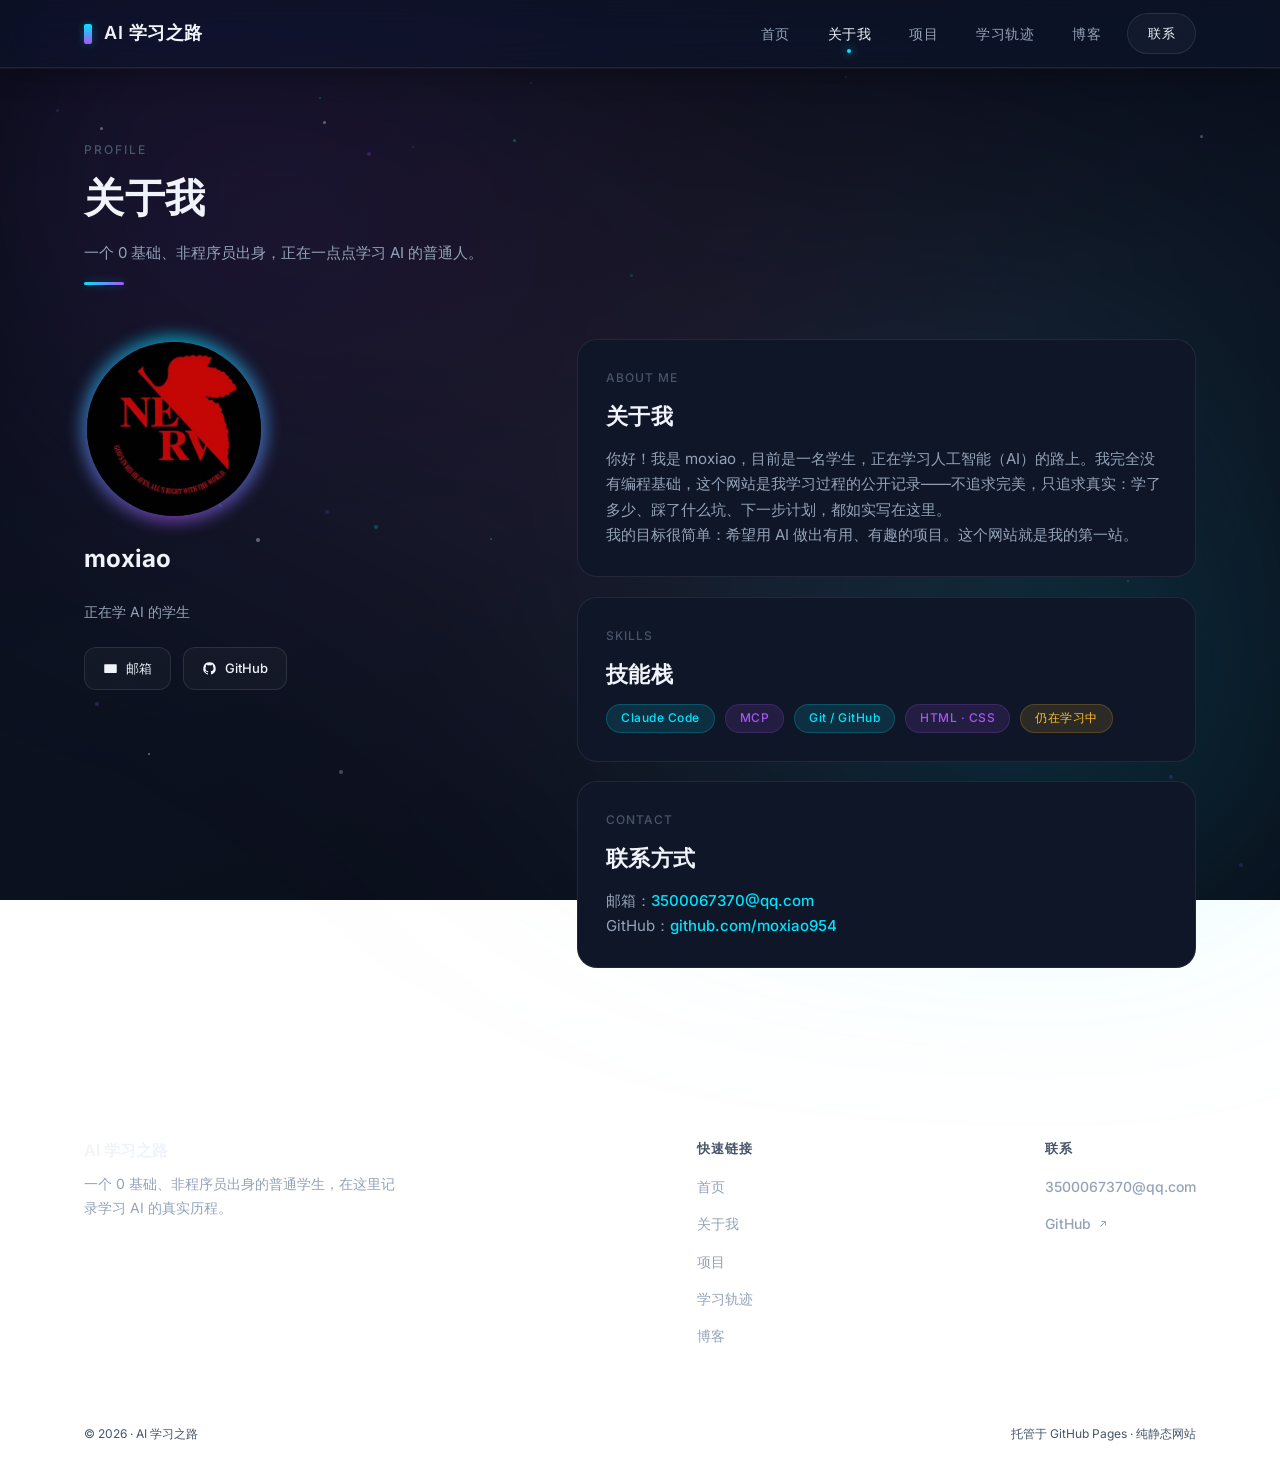
==== commit 06bad892: "perf: Inter 字体本地化，移除 Google Fonts CDN 依赖 - 新增 fonts/Inter-latin-variable.woff2（可变字体，覆盖 100-900 字重） -" ====
--- a/about.html
+++ b/about.html
@@ -5,9 +5,6 @@
   <meta name="viewport" content="width=1200">
   <title>关于我 | 我的 AI 学习之路</title>
   <link rel="icon" type="image/svg+xml" href="images/favicon.svg">
-  <link rel="preconnect" href="https://fonts.googleapis.com">
-  <link rel="preconnect" href="https://fonts.gstatic.com" crossorigin>
-  <link href="https://fonts.googleapis.com/css2?family=Inter:wght@400;500;600;700;800&display=swap" rel="stylesheet">
   <link rel="stylesheet" href="css/style.css">
 </head>
 <body>
--- a/css/style.css
+++ b/css/style.css
@@ -3,6 +3,19 @@
    规范来源：ui设计_现代赛博版_v3.txt
    说明：所有颜色走 :root 设计令牌；动画元素尽量加 will-change
    ============================================================ */
+
+/* ============================================================
+   本地字体：Inter 可变字体（latin 子集，覆盖 400-800 字重）
+   说明：由 Google Fonts 下载到本地自托管，无需访问外网，
+   中文自动回退到微软雅黑 / 苹方。
+   ============================================================ */
+@font-face {
+  font-family: 'Inter';
+  font-style: normal;
+  font-weight: 100 900;
+  font-display: swap;
+  src: url('../fonts/Inter-latin-variable.woff2') format('woff2');
+}
 
 :root {
   /* ---- 背景 ---- */
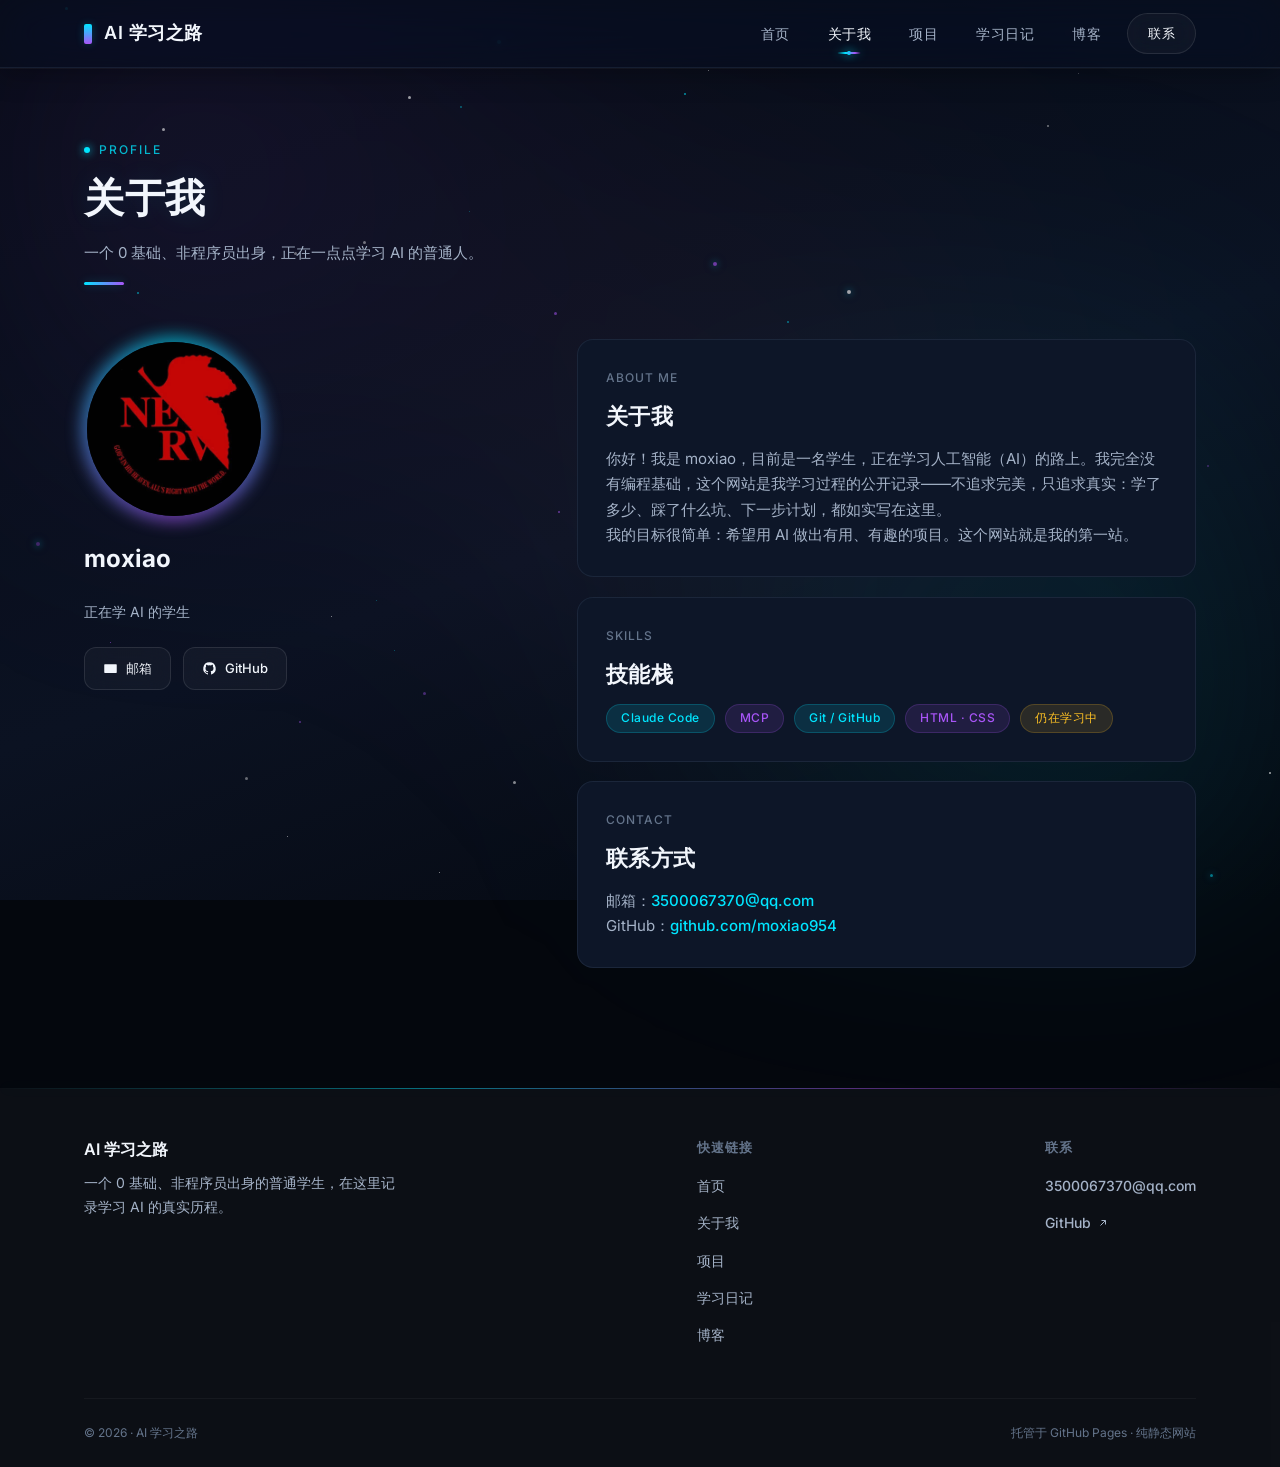
==== commit a5328cee: "feat: 学习轨迹改为学习日记并升级交互 页面文件更名 diary.html，全站文案与文档同步；时间线卡片支持点击放大查看完整内容；背景星星增加数量与光效，新增鼠标跟随网格；新增 Codex UI" ====
--- a/about.html
+++ b/about.html
@@ -19,7 +19,7 @@
         <a href="index.html">首页</a>
         <a href="about.html" class="active">关于我</a>
         <a href="projects.html">项目</a>
-        <a href="trajectory.html">学习轨迹</a>
+        <a href="diary.html">学习日记</a>
         <a href="blog.html">博客</a>
       </div>
       <a class="btn-glass nav-cta" href="mailto:3500067370@qq.com">联系</a>
@@ -99,7 +99,7 @@
             <li><a href="index.html">首页</a></li>
             <li><a href="about.html">关于我</a></li>
             <li><a href="projects.html">项目</a></li>
-            <li><a href="trajectory.html">学习轨迹</a></li>
+            <li><a href="diary.html">学习日记</a></li>
             <li><a href="blog.html">博客</a></li>
           </ul>
         </div>
--- a/css/style.css
+++ b/css/style.css
@@ -19,9 +19,10 @@
 
 :root {
   /* ---- 背景 ---- */
-  --bg-start: #060914;                 /* 背景渐变起点（极深蓝黑） */
-  --bg-end: #0C1220;                   /* 背景渐变终点 */
-  --bg-elevated: #0F1628;              /* 抬升表面色（实色卡片） */
+  --bg-deep: #04070D;                  /* 背景最深点（星图底色） */
+  --bg-start: #060A14;                 /* 背景渐变起点（极深蓝黑） */
+  --bg-end: #0B1222;                   /* 背景渐变终点 */
+  --bg-elevated: #0D1628;              /* 抬升表面色（实色卡片） */
 
   /* ---- 主色 ---- */
   --cyan: #00E5FF;                     /* 主色·荧光青 */
@@ -33,28 +34,28 @@
   --amber: #FBBF24;                    /* 点缀·琥珀（提示） */
 
   /* ---- 玻璃表面 ---- */
-  --surface: rgba(255, 255, 255, 0.03);
-  --surface-hover: rgba(255, 255, 255, 0.06);
-  --glass-bg: rgba(15, 22, 40, 0.55);
-  --glass-border: rgba(255, 255, 255, 0.08);
-  --glass-border-active: rgba(0, 229, 255, 0.35);
+  --surface: rgba(255, 255, 255, 0.035);
+  --surface-hover: rgba(255, 255, 255, 0.065);
+  --glass-bg: rgba(13, 22, 40, 0.62);
+  --glass-border: rgba(148, 177, 217, 0.1);
+  --glass-border-active: rgba(0, 229, 255, 0.42);
 
   /* ---- 文字 ---- */
-  --text-main: #F0F4FA;
-  --text-secondary: #94A3B8;
-  --text-tertiary: #475569;
+  --text-main: #F2F6FC;
+  --text-secondary: #A5B3C8;
+  --text-tertiary: #64748B;
 
   /* ---- 发光 / 阴影 ---- */
-  --shadow-cyan: rgba(0, 229, 255, 0.25);
-  --shadow-purple: rgba(168, 85, 247, 0.25);
-  --glow-cyan: 0 0 20px rgba(0, 229, 255, 0.3), 0 0 60px rgba(0, 229, 255, 0.1);
-  --glow-purple: 0 0 20px rgba(168, 85, 247, 0.3), 0 0 60px rgba(168, 85, 247, 0.1);
+  --shadow-cyan: rgba(0, 229, 255, 0.22);
+  --shadow-purple: rgba(168, 85, 247, 0.22);
+  --glow-cyan: 0 0 18px rgba(0, 229, 255, 0.18), 0 0 42px rgba(0, 229, 255, 0.08);
+  --glow-purple: 0 0 18px rgba(168, 85, 247, 0.18), 0 0 42px rgba(168, 85, 247, 0.08);
 
   /* ---- 圆角 ---- */
   --radius-sm: 6px;
   --radius-md: 12px;
-  --radius-lg: 20px;
-  --radius-xl: 28px;
+  --radius-lg: 16px;
+  --radius-xl: 20px;
 
   /* ---- 过渡 ---- */
   --transition-fast: 0.2s cubic-bezier(0.4, 0, 0.2, 1);
@@ -69,11 +70,37 @@
 body {
   font-family: 'Inter', 'Microsoft YaHei', 'PingFang SC', system-ui, sans-serif;
   color: var(--text-main);
-  background: linear-gradient(160deg, var(--bg-start) 0%, var(--bg-end) 50%, #0A0E1A 100%) fixed;
+  background-color: var(--bg-deep);
+  background-image:
+    linear-gradient(160deg, var(--bg-start) 0%, var(--bg-end) 55%, var(--bg-deep) 100%),
+    radial-gradient(ellipse 720px 420px at 14% 8%, rgba(168, 85, 247, 0.07), transparent 70%),
+    radial-gradient(ellipse 820px 460px at 86% 20%, rgba(0, 229, 255, 0.07), transparent 70%),
+    radial-gradient(circle at 18% 24%, rgba(255, 255, 255, 0.12) 0.8px, transparent 1.2px),
+    radial-gradient(circle at 72% 58%, rgba(0, 229, 255, 0.16) 1px, transparent 1.4px),
+    radial-gradient(circle at 36% 82%, rgba(168, 85, 247, 0.14) 1px, transparent 1.4px),
+    radial-gradient(circle at 88% 42%, rgba(255, 255, 255, 0.1) 0.7px, transparent 1.1px);
+  background-size:
+    100% 100%,
+    70% 80%,
+    75% 85%,
+    160px 160px,
+    240px 240px,
+    190px 190px,
+    300px 300px;
+  background-position:
+    0 0,
+    0 0,
+    0 0,
+    0 0,
+    0 0,
+    0 0,
+    0 0;
+  background-attachment: fixed;
   min-height: 100vh;
   line-height: 1.7;
   overflow-x: hidden;
 }
+body.no-scroll { overflow: hidden; }
 
 /* ============================================================
    [1] 背景系统：ambient-glow 光斑（fixed，z-index:0）
@@ -84,11 +111,11 @@
   z-index: 0;
   pointer-events: none;
   background:
-    radial-gradient(ellipse 800px 800px at 12% 10%, rgba(168, 85, 247, 0.15), transparent 70%),
-    radial-gradient(ellipse 800px 800px at 85% 78%, rgba(0, 229, 255, 0.15), transparent 70%),
-    radial-gradient(ellipse 800px 800px at 55% 45%, rgba(244, 114, 182, 0.08), transparent 70%);
-  filter: blur(120px);
-  animation: ambient-drift 20s ease-in-out infinite alternate;
+    radial-gradient(ellipse 760px 760px at 12% 10%, rgba(168, 85, 247, 0.1), transparent 70%),
+    radial-gradient(ellipse 760px 760px at 85% 78%, rgba(0, 229, 255, 0.1), transparent 70%),
+    radial-gradient(ellipse 600px 600px at 55% 45%, rgba(244, 114, 182, 0.05), transparent 70%);
+  filter: blur(110px);
+  animation: ambient-drift 26s ease-in-out infinite alternate;
 }
 @keyframes ambient-drift {
   0%   { transform: translate(0, 0) scale(1); }
@@ -110,18 +137,53 @@
   opacity: 0.5;
   will-change: transform, opacity;
 }
+.particle-bright {
+  box-shadow: 0 0 7px rgba(0, 229, 255, 0.55), 0 0 16px rgba(168, 85, 247, 0.28);
+}
+@keyframes particle-twinkle {
+  0%, 100% {
+    opacity: 0.35;
+    box-shadow: 0 0 2px rgba(0, 229, 255, 0.12);
+  }
+  50% {
+    opacity: 0.95;
+    box-shadow: 0 0 8px rgba(0, 229, 255, 0.65), 0 0 18px rgba(168, 85, 247, 0.3);
+  }
+}
 @keyframes particle-float {
-  0%   { transform: translate3d(0, 0, 0); }
-  25%  { transform: translate3d(18px, -26vh, 0); }
-  50%  { transform: translate3d(-14px, -52vh, 0); }
-  75%  { transform: translate3d(20px, -78vh, 0); }
-  100% { transform: translate3d(0, -104vh, 0); }
-}
+  0%   { transform: translate3d(var(--push-x, 0px), calc(var(--push-y, 0px) + 0vh), 0); }
+  25%  { transform: translate3d(calc(var(--push-x, 0px) + 18px), calc(var(--push-y, 0px) - 26vh), 0); }
+  50%  { transform: translate3d(calc(var(--push-x, 0px) - 14px), calc(var(--push-y, 0px) - 52vh), 0); }
+  75%  { transform: translate3d(calc(var(--push-x, 0px) + 20px), calc(var(--push-y, 0px) - 78vh), 0); }
+  100% { transform: translate3d(var(--push-x, 0px), calc(var(--push-y, 0px) - 104vh), 0); }
+}
+
+/* 鼠标跟随网格：默认隐藏，光标附近淡入 */
+#cursor-grid {
+  position: fixed;
+  inset: 0;
+  z-index: 1;
+  pointer-events: none;
+  opacity: 0;
+  background:
+    linear-gradient(rgba(0, 229, 255, 0.055) 1px, transparent 1px),
+    linear-gradient(90deg, rgba(168, 85, 247, 0.055) 1px, transparent 1px);
+  background-size: 52px 52px, 52px 52px;
+  -webkit-mask-image: radial-gradient(circle 280px at var(--cx, 50%) var(--cy, 50%), black 16%, transparent 72%);
+  mask-image: radial-gradient(circle 280px at var(--cx, 50%) var(--cy, 50%), black 16%, transparent 72%);
+  transition: opacity 0.35s ease;
+}
+#cursor-grid.is-active { opacity: 1; }
 
 /* ============================================================
    [3] 微光粒子 / [4] 光标与磁性
    ============================================================ */
-.magnetic { will-change: transform; }
+.magnetic {
+  transform: translate3d(var(--mx, 0px), calc(var(--my, 0px) + var(--lift, 0px)), 0);
+  transition: transform var(--transition-fast), box-shadow var(--transition-fast);
+  will-change: transform;
+}
+.magnetic:hover { --lift: -2px; }
 
 /* ============================================================
    层叠约定：内容 z-index:2，导航 z-index:100，弹层 200
@@ -136,11 +198,16 @@
   top: 0; left: 0; right: 0;
   z-index: 100;
   height: 68px;
-  background: var(--glass-bg);
+  background: rgba(9, 16, 30, 0.62);
   backdrop-filter: blur(24px) saturate(180%);
   -webkit-backdrop-filter: blur(24px) saturate(180%);
-  border-bottom: 1px solid rgba(255, 255, 255, 0.08);
-  box-shadow: 0 4px 30px rgba(0, 0, 0, 0.3), 0 1px 0 rgba(255, 255, 255, 0.05);
+  border-bottom: 1px solid rgba(148, 177, 217, 0.1);
+  box-shadow: 0 4px 30px rgba(0, 0, 0, 0.32), 0 1px 0 rgba(255, 255, 255, 0.05);
+  transition: background 0.3s ease, box-shadow 0.3s ease;
+}
+.site-nav.is-scrolled {
+  background: rgba(6, 11, 22, 0.82);
+  box-shadow: 0 6px 36px rgba(0, 0, 0, 0.42), 0 1px 0 rgba(255, 255, 255, 0.06), 0 0 18px rgba(0, 229, 255, 0.05);
 }
 .nav-inner {
   max-width: 1160px;
@@ -189,13 +256,13 @@
   font-weight: 500;
   letter-spacing: 0.5px;
   padding: 6px 2px;
-  transition: color var(--transition-fast);
-}
-.nav-links a::after {
+  transition: color var(--transition-fast), transform var(--transition-fast);
+}
+.nav-links a::before {
   content: "";
   position: absolute;
   left: 50%;
-  bottom: -2px;
+  bottom: -4px;
   transform: translateX(-50%);
   width: 4px;
   height: 4px;
@@ -205,9 +272,25 @@
   opacity: 0;
   transition: opacity var(--transition-fast);
 }
-.nav-links a:hover { color: var(--text-main); }
-.nav-links a:hover::after { opacity: 1; }
+.nav-links a::after {
+  content: "";
+  position: absolute;
+  left: 50%;
+  bottom: -3px;
+  transform: translateX(-50%);
+  width: 24px;
+  height: 2px;
+  border-radius: 999px;
+  background: linear-gradient(90deg, transparent, var(--cyan) 35%, var(--purple) 75%, transparent);
+  box-shadow: 0 0 10px rgba(0, 229, 255, 0.4);
+  opacity: 0;
+  transition: opacity var(--transition-fast);
+}
+.nav-links a:hover { color: var(--text-main); transform: translateY(-1px); }
+.nav-links a:hover::before { opacity: 0.65; }
+.nav-links a:hover::after { opacity: 0.75; }
 .nav-links a.active { color: var(--text-main); }
+.nav-links a.active::before { opacity: 1; }
 .nav-links a.active::after { opacity: 1; }
 
 .nav-cta { flex-shrink: 0; }
@@ -256,14 +339,27 @@
   font-weight: 500;
   letter-spacing: 2px;
   text-transform: uppercase;
-  color: var(--text-tertiary);
+  color: rgba(0, 229, 255, 0.78);
+  display: flex;
+  align-items: center;
+  gap: 9px;
   margin-bottom: 14px;
+}
+.page-kicker::before {
+  content: "";
+  width: 6px;
+  height: 6px;
+  border-radius: 50%;
+  background: var(--cyan);
+  box-shadow: 0 0 9px var(--cyan);
+  flex-shrink: 0;
 }
 .page-title {
   font-size: 40px;
   font-weight: 700;
   line-height: 1.2;
   letter-spacing: 0.5px;
+  text-shadow: 0 0 26px rgba(0, 229, 255, 0.1);
 }
 .page-title .text-gradient { font-weight: 800; }
 .page-header::after {
@@ -324,21 +420,49 @@
    ============================================================ */
 .card {
   position: relative;
-  background: var(--glass-bg);
+  background: linear-gradient(180deg, rgba(255, 255, 255, 0.045), rgba(13, 22, 40, 0.66));
   backdrop-filter: blur(16px) saturate(160%);
   -webkit-backdrop-filter: blur(16px) saturate(160%);
   border: 1px solid var(--glass-border);
   border-radius: var(--radius-lg);
   padding: 28px;
-  perspective: 1000px;
-  transition: border-color var(--transition-base), box-shadow var(--transition-base), transform var(--transition-spring), background var(--transition-base);
+  overflow: hidden;
+  transition: border-color var(--transition-base), box-shadow var(--transition-base), transform var(--transition-base), background var(--transition-base);
   will-change: transform;
+}
+.card::before {
+  content: "";
+  position: absolute;
+  top: 0;
+  left: 0;
+  right: 0;
+  height: 1px;
+  background: linear-gradient(90deg, transparent, rgba(0, 229, 255, 0.72) 50%, transparent);
+  opacity: 0;
+  transform: translateX(-38%);
+  transition: opacity 0.3s ease, transform 0.6s ease;
+  pointer-events: none;
+}
+.card h3,
+.card .card-tag,
+.card .badge,
+.card .project-meta {
+  transition: transform 0.35s cubic-bezier(0.34, 1.56, 0.64, 1), color var(--transition-fast);
 }
 .card:hover {
   border-color: var(--glass-border-active);
   box-shadow: var(--glow-cyan), inset 0 1px 0 rgba(255, 255, 255, 0.1);
-  transform: translateY(-6px) rotateX(2deg) rotateY(-1deg) scale(1.01);
-}
+  background: linear-gradient(180deg, rgba(255, 255, 255, 0.065), rgba(13, 22, 40, 0.74));
+  transform: translateY(-4px) scale(1.005);
+}
+.card:hover::before {
+  opacity: 1;
+  transform: translateX(38%);
+}
+.card:hover h3 { transform: translateY(-2px); }
+.card:hover .card-tag { color: rgba(0, 229, 255, 0.85); }
+.card:hover .badge { transform: translateY(-2px); }
+.card:hover .project-meta { color: var(--text-secondary); }
 .card-purple:hover {
   border-color: rgba(168, 85, 247, 0.4);
   box-shadow: var(--glow-purple), inset 0 1px 0 rgba(255, 255, 255, 0.1);
@@ -403,6 +527,7 @@
    [按钮] .btn-gradient / .btn-outline
    ============================================================ */
 .btn-gradient {
+  position: relative;
   display: inline-block;
   padding: 12px 28px;
   border: none;
@@ -416,17 +541,33 @@
   text-decoration: none;
   text-align: center;
   cursor: pointer;
+  overflow: hidden;
   box-shadow: 0 4px 20px rgba(0, 229, 255, 0.2);
-  transition: box-shadow var(--transition-fast), transform var(--transition-fast), filter var(--transition-fast);
+  transform: translate3d(var(--mx, 0px), calc(var(--my, 0px) + var(--lift, 0px)), 0);
+  transition: box-shadow var(--transition-fast), filter var(--transition-fast), transform var(--transition-fast);
+}
+.btn-gradient::after {
+  content: "";
+  position: absolute;
+  inset: 0;
+  background: linear-gradient(105deg, transparent 38%, rgba(255, 255, 255, 0.18) 50%, transparent 62%);
+  transform: translateX(-130%);
+  transition: transform 0.55s ease;
+  pointer-events: none;
 }
 .btn-gradient:hover {
-  box-shadow: 0 8px 30px rgba(0, 229, 255, 0.35), inset 0 0 0 1px rgba(255, 255, 255, 0.1);
-  transform: translateY(-2px);
+  --lift: -2px;
+  box-shadow: 0 8px 30px rgba(0, 229, 255, 0.35), inset 0 0 0 1px rgba(255, 255, 255, 0.16), inset 0 1px 6px rgba(255, 255, 255, 0.12);
   filter: brightness(1.1);
 }
-.btn-gradient:active { transform: translateY(0) scale(0.98); }
+.btn-gradient:hover::after { transform: translateX(130%); }
+.btn-gradient:active {
+  --lift: 0px;
+  transform: translate3d(var(--mx, 0px), calc(var(--my, 0px) + var(--lift, 0px)), 0) scale(0.98);
+}
 
 .btn-outline {
+  position: relative;
   display: inline-block;
   padding: 12px 28px;
   border: 1.5px solid rgba(255, 255, 255, 0.2);
@@ -440,16 +581,20 @@
   text-decoration: none;
   text-align: center;
   cursor: pointer;
-  transition: border-color var(--transition-fast), background var(--transition-fast), color var(--transition-fast), transform var(--transition-fast);
+  transform: translate3d(var(--mx, 0px), calc(var(--my, 0px) + var(--lift, 0px)), 0);
+  transition: border-color var(--transition-fast), background var(--transition-fast), color var(--transition-fast), transform var(--transition-fast), text-shadow var(--transition-fast);
 }
 .btn-outline:hover {
+  --lift: -2px;
   border-color: var(--cyan);
   background: rgba(0, 229, 255, 0.08);
   color: var(--cyan);
   text-shadow: 0 0 8px var(--shadow-cyan);
-  transform: translateY(-2px);
-}
-.btn-outline:active { transform: translateY(0) scale(0.98); }
+}
+.btn-outline:active {
+  --lift: 0px;
+  transform: translate3d(var(--mx, 0px), calc(var(--my, 0px) + var(--lift, 0px)), 0) scale(0.98);
+}
 
 /* 按钮组 */
 .btn-row {
@@ -577,8 +722,22 @@
    [Hero 区] 首页
    ============================================================ */
 .hero {
+  position: relative;
   padding: 60px 0 20px;
   max-width: 860px;
+}
+.hero::before {
+  content: "";
+  position: absolute;
+  inset: -30px 0 -10px;
+  pointer-events: none;
+  background:
+    linear-gradient(rgba(0, 229, 255, 0.045) 1px, transparent 1px),
+    linear-gradient(90deg, rgba(168, 85, 247, 0.045) 1px, transparent 1px);
+  background-size: 44px 44px;
+  -webkit-mask-image: radial-gradient(ellipse at 72% 18%, black, transparent 72%);
+  mask-image: radial-gradient(ellipse at 72% 18%, black, transparent 72%);
+  opacity: 0.65;
 }
 .hero-title {
   font-size: 36px;
@@ -604,6 +763,17 @@
   display: flex;
   gap: 56px;
   margin-top: 48px;
+  position: relative;
+}
+.hero-stats .stat-item + .stat-item::before {
+  content: "";
+  position: absolute;
+  left: -28px;
+  top: 4px;
+  bottom: 4px;
+  width: 1px;
+  background: linear-gradient(180deg, transparent, rgba(0, 229, 255, 0.35), rgba(168, 85, 247, 0.35), transparent);
+  box-shadow: 0 0 8px rgba(0, 229, 255, 0.15);
 }
 
 /* ============================================================
@@ -633,7 +803,7 @@
 }
 
 /* ============================================================
-   [时间线] 轨迹页 & 首页概览共用（V3 现代极简）
+   [时间线] 学习日记页 & 首页概览共用（V3 现代极简）
    ============================================================ */
 .timeline {
   position: relative;
@@ -649,7 +819,26 @@
   height: 2px;
   transform: translateY(-50%);
   background: linear-gradient(90deg, var(--purple), var(--cyan));
-  box-shadow: 0 0 8px rgba(0, 229, 255, 0.3);
+  box-shadow: 0 0 10px rgba(0, 229, 255, 0.18);
+}
+.tl-line::after {
+  content: "";
+  position: absolute;
+  top: 50%;
+  left: 0;
+  width: 14px;
+  height: 14px;
+  border-radius: 50%;
+  background: radial-gradient(circle, rgba(255, 255, 255, 0.95), rgba(0, 229, 255, 0.75) 38%, transparent 70%);
+  box-shadow: 0 0 12px rgba(0, 229, 255, 0.7);
+  transform: translate(-50%, -50%);
+  animation: line-pulse 6s linear infinite;
+  opacity: 0.7;
+}
+@keyframes line-pulse {
+  0% { left: 0; opacity: 0.25; }
+  45% { opacity: 1; }
+  100% { left: 100%; opacity: 0.25; }
 }
 .tl-track {
   position: relative;
@@ -673,10 +862,11 @@
   width: 16px; height: 16px;
   transform: translate(-50%, -50%);
   border-radius: 50%;
-  background: radial-gradient(circle at 35% 35%, #fff, var(--cyan) 70%);
+  background: radial-gradient(circle at 35% 35%, rgba(255, 255, 255, 0.7), rgba(0, 229, 255, 0.45) 60%, rgba(0, 229, 255, 0.15) 100%);
   border: 3px solid var(--bg-end);
-  box-shadow: 0 0 12px var(--cyan), 0 0 24px rgba(0, 229, 255, 0.2);
+  box-shadow: 0 0 8px rgba(0, 229, 255, 0.25), 0 0 16px rgba(0, 229, 255, 0.08);
   z-index: 2;
+  transition: transform var(--transition-fast), box-shadow var(--transition-fast);
 }
 
 .tl-card {
@@ -695,6 +885,10 @@
   box-shadow: var(--glow-cyan), inset 0 1px 0 rgba(255, 255, 255, 0.1);
   transform: translateY(-4px);
 }
+.tl-node:hover .tl-dot {
+  transform: translate(-50%, -50%) scale(1.25);
+  box-shadow: 0 0 12px rgba(0, 229, 255, 0.45), 0 0 24px rgba(0, 229, 255, 0.16);
+}
 .tl-time {
   font-size: 14px;
   font-weight: 500;
@@ -733,9 +927,14 @@
 
 /* 当前节点（最新）：绿点 + "最新"角标 + 绿色时间 */
 .tl-node-current .tl-dot {
-  background: radial-gradient(circle at 35% 35%, #fff, var(--green) 70%);
+  background: radial-gradient(circle at 35% 35%, rgba(255, 255, 255, 0.7), rgba(52, 211, 153, 0.45) 60%, rgba(52, 211, 153, 0.15) 100%);
   border-color: var(--bg-end);
-  box-shadow: 0 0 12px var(--green), 0 0 24px rgba(52, 211, 153, 0.25);
+  box-shadow: 0 0 8px rgba(52, 211, 153, 0.25), 0 0 16px rgba(52, 211, 153, 0.1);
+  animation: dot-pulse 2.4s ease-in-out infinite;
+}
+@keyframes dot-pulse {
+  0%, 100% { box-shadow: 0 0 8px rgba(52, 211, 153, 0.3), 0 0 18px rgba(52, 211, 153, 0.12); }
+  50% { box-shadow: 0 0 15px rgba(52, 211, 153, 0.7), 0 0 32px rgba(52, 211, 153, 0.28); }
 }
 .tl-node-current .tl-time {
   color: var(--green);
@@ -784,6 +983,48 @@
 }
 .tl-empty p { font-size: 14px; color: var(--text-secondary); }
 
+/* 时间线卡片点击放大遮罩 */
+.tl-expand-overlay {
+  position: fixed;
+  inset: 0;
+  z-index: 200;
+  background: rgba(4, 7, 13, 0.72);
+  backdrop-filter: blur(10px);
+  -webkit-backdrop-filter: blur(10px);
+}
+.tl-expand-card {
+  position: fixed;
+  width: 320px;
+  max-height: calc(100vh - 110px);
+  overflow: hidden;
+  background: linear-gradient(180deg, rgba(255, 255, 255, 0.06), rgba(13, 22, 40, 0.92));
+  border: 1px solid var(--glass-border-active);
+  border-radius: var(--radius-lg);
+  padding: 26px 28px;
+  box-shadow: var(--glow-cyan), 0 18px 60px rgba(0, 0, 0, 0.5);
+  opacity: 0;
+  transform: scale(0.88);
+  transition:
+    left 0.35s cubic-bezier(0.22, 1, 0.36, 1),
+    top 0.35s cubic-bezier(0.22, 1, 0.36, 1),
+    width 0.35s cubic-bezier(0.22, 1, 0.36, 1),
+    opacity 0.25s ease,
+    transform 0.35s cubic-bezier(0.22, 1, 0.36, 1);
+}
+.tl-expand-card.is-open { transform: none; }
+.tl-expand-card .tl-title {
+  margin: 10px 0 8px;
+  font-size: 20px;
+}
+.tl-expand-card .tl-desc {
+  display: block;
+  overflow: visible;
+  font-size: 14px;
+  line-height: 1.7;
+  -webkit-line-clamp: initial;
+}
+.tl-expand-card .tl-link { margin-top: 14px; }
+
 /* ============================================================
    [关于我] 非对称双栏
    ============================================================ */
@@ -876,19 +1117,54 @@
   padding: 0;
   overflow: hidden;
 }
+.project-card h3 {
+  font-size: 18px;
+  font-weight: 600;
+  letter-spacing: 0.3px;
+}
+.project-card p {
+  font-size: 14px;
+  color: var(--text-secondary);
+  line-height: 1.7;
+  margin-top: 10px;
+  flex: 1;
+}
 .project-cover {
+  position: relative;
   height: 160px;
-  background: linear-gradient(135deg, var(--cyan-soft), var(--purple-soft));
+  background:
+    linear-gradient(rgba(0, 229, 255, 0.06) 1px, transparent 1px),
+    linear-gradient(90deg, rgba(168, 85, 247, 0.06) 1px, transparent 1px),
+    radial-gradient(circle at 50% 32%, rgba(0, 229, 255, 0.16), transparent 62%),
+    linear-gradient(135deg, rgba(0, 229, 255, 0.12), rgba(168, 85, 247, 0.16));
+  background-size: 26px 26px, 26px 26px, 100% 100%, 100% 100%;
   display: flex;
   align-items: center;
   justify-content: center;
   border-radius: var(--radius-lg) var(--radius-lg) 0 0;
+  overflow: hidden;
+}
+.project-cover::after {
+  content: "";
+  position: absolute;
+  inset: 0;
+  background: linear-gradient(105deg, transparent 40%, rgba(255, 255, 255, 0.1) 50%, transparent 60%);
+  transform: translateX(-130%);
+  transition: transform 0.65s ease;
+  pointer-events: none;
 }
 .project-cover .initial {
   font-size: 48px;
   font-weight: 800;
   color: rgba(255, 255, 255, 0.1);
+  text-shadow: 0 0 24px rgba(0, 229, 255, 0.28);
   user-select: none;
+  transition: transform 0.45s cubic-bezier(0.34, 1.56, 0.64, 1), text-shadow 0.45s ease;
+}
+.project-card:hover .project-cover::after { transform: translateX(130%); }
+.project-card:hover .project-cover .initial {
+  transform: scale(1.08);
+  text-shadow: 0 0 34px rgba(0, 229, 255, 0.5);
 }
 .project-body { padding: 24px; display: flex; flex-direction: column; flex: 1; }
 .project-body h3 {
@@ -929,13 +1205,15 @@
 .blog-empty-icon {
   width: 48px;
   height: 48px;
-  border: 1.5px solid var(--text-tertiary);
+  border: 1.5px solid rgba(0, 229, 255, 0.35);
   border-radius: var(--radius-md);
   display: flex;
   align-items: center;
   justify-content: center;
-  font-size: 20px;
-  color: var(--text-tertiary);
+  font-size: 22px;
+  color: var(--cyan);
+  background: linear-gradient(135deg, rgba(0, 229, 255, 0.08), rgba(168, 85, 247, 0.08));
+  box-shadow: 0 0 20px rgba(0, 229, 255, 0.12);
   margin-bottom: 24px;
 }
 .blog-empty-title {
@@ -957,6 +1235,8 @@
 .article-skeleton {
   height: 120px;
   border-radius: var(--radius-md);
+  border: 1px solid rgba(255, 255, 255, 0.05);
+  box-shadow: inset 0 0 0 1px rgba(0, 229, 255, 0.04);
   background: linear-gradient(100deg,
     rgba(255, 255, 255, 0.02) 40%,
     rgba(255, 255, 255, 0.07) 50%,
@@ -970,7 +1250,7 @@
 }
 
 /* ============================================================
-   [CTA 区] 轨迹页底部
+   [CTA 区] 学习日记页底部
    ============================================================ */
 .cta-section {
   text-align: center;
@@ -994,9 +1274,19 @@
    [页脚] .site-footer
    ============================================================ */
 .site-footer {
+  position: relative;
   background: var(--surface);
-  border-top: 1px solid rgba(255, 255, 255, 0.06);
   margin-top: 40px;
+}
+.site-footer::before {
+  content: "";
+  position: absolute;
+  top: 0;
+  left: 0;
+  right: 0;
+  height: 1px;
+  background: linear-gradient(90deg, transparent, rgba(0, 229, 255, 0.45), rgba(168, 85, 247, 0.45), transparent);
+  box-shadow: 0 0 14px rgba(0, 229, 255, 0.12);
 }
 .footer-inner {
   max-width: 1160px;
@@ -1031,13 +1321,14 @@
 .footer-col ul { list-style: none; }
 .footer-col li { margin-bottom: 10px; }
 .footer-col a {
+  display: inline-block;
   color: var(--text-secondary);
   text-decoration: none;
   font-size: 14px;
   font-weight: 500;
-  transition: color var(--transition-fast);
-}
-.footer-col a:hover { color: var(--cyan); }
+  transition: color var(--transition-fast), transform var(--transition-fast);
+}
+.footer-col a:hover { color: var(--cyan); transform: translateX(2px); }
 .footer-col .has-arrow { display: inline-flex; align-items: center; gap: 6px; }
 .footer-col .has-arrow svg { width: 12px; height: 12px; fill: none; stroke: currentColor; stroke-width: 2; }
 .footer-bottom {
@@ -1099,3 +1390,41 @@
   .card, .tl-card, .cta-section { background: rgba(15, 22, 40, 0.92); }
   .btn-glass, .social-btn { background: rgba(255, 255, 255, 0.05); }
 }
+
+/* ============================================================
+   [滚动入场] .reveal / .is-visible
+   ============================================================ */
+.reveal {
+  opacity: 0;
+  transform: translateY(18px);
+  transition: opacity 0.65s ease-out, transform 0.65s ease-out;
+}
+.reveal.is-visible {
+  opacity: 1;
+  transform: translateY(0);
+}
+
+/* ============================================================
+   [减少动态] prefers-reduced-motion
+   ============================================================ */
+@media (prefers-reduced-motion: reduce) {
+  *,
+  *::before,
+  *::after {
+    animation-duration: 0.01ms !important;
+    animation-iteration-count: 1 !important;
+    transition-duration: 0.01ms !important;
+    scroll-behavior: auto !important;
+  }
+  .ambient-glow,
+  .tl-line::after,
+  .tl-node-current .tl-dot {
+    animation: none !important;
+  }
+  #particles { display: none !important; }
+  .reveal {
+    opacity: 1;
+    transform: none;
+    transition: none;
+  }
+}
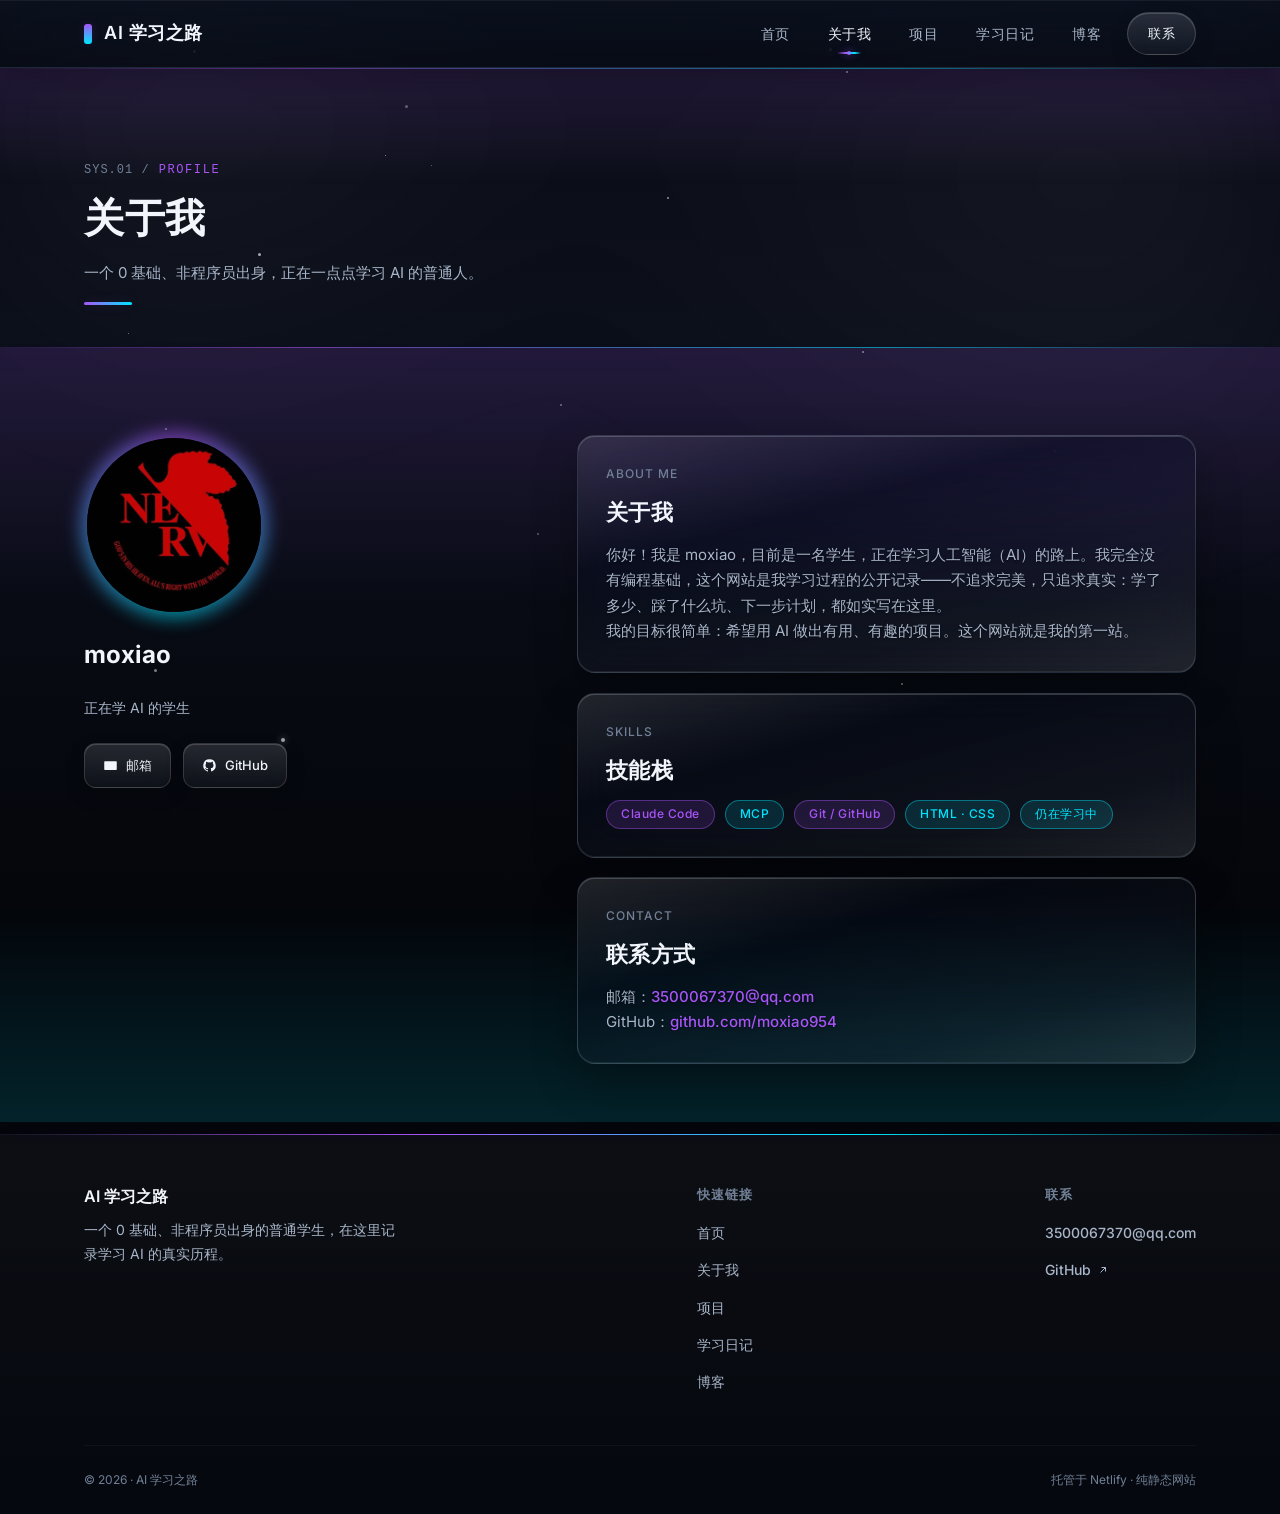
==== commit 4b67737a: "feat: 完成 UI 视觉升级并同步操作文档" ====
--- a/about.html
+++ b/about.html
@@ -7,7 +7,7 @@
   <link rel="icon" type="image/svg+xml" href="images/favicon.svg">
   <link rel="stylesheet" href="css/style.css">
 </head>
-<body>
+<body class="page-about">
 
   <div class="ambient-glow"></div>
   <div id="particles"></div>
@@ -29,57 +29,65 @@
   <main class="page-main">
 
     <!-- 页面头部 -->
-    <section class="page-header">
-      <div class="page-kicker">PROFILE</div>
-      <h1 class="page-title">关于我</h1>
-      <p>一个 0 基础、非程序员出身，正在一点点学习 AI 的普通人。</p>
+    <section class="zone zone-header">
+      <div class="zone-inner">
+        <div class="page-header">
+          <div class="page-kicker hud-kicker" data-label="PROFILE">PROFILE</div>
+          <h1 class="page-title glitch-title" data-text="关于我">关于我</h1>
+          <p>一个 0 基础、非程序员出身，正在一点点学习 AI 的普通人。</p>
+        </div>
+      </div>
     </section>
 
     <!-- 非对称双栏档案 -->
-    <section class="about-wrap">
-      <div class="about-left">
-        <div class="avatar">
-          <img src="images/avatar.jpg" alt="我的头像" class="avatar-img">
-        </div>
-        <div class="about-name">moxiao</div>
-        <div class="about-role">正在学 AI 的学生</div>
-        <div class="about-socials">
-          <a class="social-btn" href="mailto:3500067370@qq.com">
-            <svg viewBox="0 0 24 24"><path d="M3 5h18a1 1 0 0 1 1 1v12a1 1 0 0 1-1 1H3a1 1 0 0 1-1-1V6a1 1 0 0 1 1-1zm18 0l-9 7L3 5"/></svg>
-            邮箱
-          </a>
-          <a class="social-btn" href="https://github.com/moxiao954" target="_blank" rel="noopener">
-            <svg viewBox="0 0 24 24"><path d="M12 2a10 10 0 0 0-3.16 19.49c.5.09.68-.22.68-.48v-1.7c-2.78.6-3.37-1.34-3.37-1.34-.45-1.16-1.11-1.47-1.11-1.47-.9-.62.07-.61.07-.61 1 .07 1.53 1.03 1.53 1.03.89 1.52 2.34 1.08 2.91.83.09-.65.35-1.09.63-1.34-2.22-.25-4.56-1.11-4.56-4.94 0-1.09.39-1.98 1.03-2.68-.1-.25-.45-1.27.1-2.64 0 0 .84-.27 2.75 1.02a9.58 9.58 0 0 1 5 0c1.91-1.3 2.75-1.02 2.75-1.02.55 1.37.2 2.39.1 2.64.64.7 1.03 1.59 1.03 2.68 0 3.84-2.34 4.68-4.57 4.93.36.31.68.92.68 1.85v2.74c0 .27.18.58.69.48A10 10 0 0 0 12 2z"/></svg>
-            GitHub
-          </a>
-        </div>
-      </div>
+    <section class="zone zone-band">
+      <div class="zone-inner">
+        <div class="about-wrap">
+          <div class="about-left">
+            <div class="avatar">
+              <img src="images/avatar.jpg" alt="我的头像" class="avatar-img">
+            </div>
+            <div class="about-name">moxiao</div>
+            <div class="about-role">正在学 AI 的学生</div>
+            <div class="about-socials">
+              <a class="social-btn" href="mailto:3500067370@qq.com">
+                <svg viewBox="0 0 24 24"><path d="M3 5h18a1 1 0 0 1 1 1v12a1 1 0 0 1-1 1H3a1 1 0 0 1-1-1V6a1 1 0 0 1 1-1zm18 0l-9 7L3 5"/></svg>
+                邮箱
+              </a>
+              <a class="social-btn" href="https://github.com/moxiao954" target="_blank" rel="noopener">
+                <svg viewBox="0 0 24 24"><path d="M12 2a10 10 0 0 0-3.16 19.49c.5.09.68-.22.68-.48v-1.7c-2.78.6-3.37-1.34-3.37-1.34-.45-1.16-1.11-1.47-1.11-1.47-.9-.62.07-.61.07-.61 1 .07 1.53 1.03 1.53 1.03.89 1.52 2.34 1.08 2.91.83.09-.65.35-1.09.63-1.34-2.22-.25-4.56-1.11-4.56-4.94 0-1.09.39-1.98 1.03-2.68-.1-.25-.45-1.27.1-2.64 0 0 .84-.27 2.75 1.02a9.58 9.58 0 0 1 5 0c1.91-1.3 2.75-1.02 2.75-1.02.55 1.37.2 2.39.1 2.64.64.7 1.03 1.59 1.03 2.68 0 3.84-2.34 4.68-4.57 4.93.36.31.68.92.68 1.85v2.74c0 .27.18.58.69.48A10 10 0 0 0 12 2z"/></svg>
+                GitHub
+              </a>
+            </div>
+          </div>
 
-      <div class="about-right">
-        <div class="card">
-          <div class="card-tag">ABOUT ME</div>
-          <h3>关于我</h3>
-          <p>你好！我是 moxiao，目前是一名学生，正在学习人工智能（AI）的路上。我完全没有编程基础，这个网站是我学习过程的公开记录——不追求完美，只追求真实：学了多少、踩了什么坑、下一步计划，都如实写在这里。</p>
-          <p>我的目标很简单：希望用 AI 做出有用、有趣的项目。这个网站就是我的第一站。</p>
-        </div>
+          <div class="about-right">
+            <div class="card glass-md">
+              <div class="card-tag">ABOUT ME</div>
+              <h3>关于我</h3>
+              <p>你好！我是 moxiao，目前是一名学生，正在学习人工智能（AI）的路上。我完全没有编程基础，这个网站是我学习过程的公开记录——不追求完美，只追求真实：学了多少、踩了什么坑、下一步计划，都如实写在这里。</p>
+              <p>我的目标很简单：希望用 AI 做出有用、有趣的项目。这个网站就是我的第一站。</p>
+            </div>
 
-        <div class="card">
-          <div class="card-tag">SKILLS</div>
-          <h3>技能栈</h3>
-          <div class="skill-cloud">
-            <span class="badge badge-cyan">Claude Code</span>
-            <span class="badge badge-purple">MCP</span>
-            <span class="badge badge-cyan">Git / GitHub</span>
-            <span class="badge badge-purple">HTML · CSS</span>
-            <span class="badge badge-amber">仍在学习中</span>
+            <div class="card glass-md">
+              <div class="card-tag">SKILLS</div>
+              <h3>技能栈</h3>
+              <div class="skill-cloud">
+                <span class="badge badge-cyan">Claude Code</span>
+                <span class="badge badge-purple">MCP</span>
+                <span class="badge badge-cyan">Git / GitHub</span>
+                <span class="badge badge-purple">HTML · CSS</span>
+                <span class="badge badge-amber">仍在学习中</span>
+              </div>
+            </div>
+
+            <div class="card glass-md">
+              <div class="card-tag">CONTACT</div>
+              <h3>联系方式</h3>
+              <p>邮箱：<a class="text-link" href="mailto:3500067370@qq.com">3500067370@qq.com</a></p>
+              <p>GitHub：<a class="text-link" href="https://github.com/moxiao954" target="_blank" rel="noopener">github.com/moxiao954</a></p>
+            </div>
           </div>
-        </div>
-
-        <div class="card">
-          <div class="card-tag">CONTACT</div>
-          <h3>联系方式</h3>
-          <p>邮箱：<a class="text-link" href="mailto:3500067370@qq.com">3500067370@qq.com</a></p>
-          <p>GitHub：<a class="text-link" href="https://github.com/moxiao954" target="_blank" rel="noopener">github.com/moxiao954</a></p>
         </div>
       </div>
     </section>
@@ -115,7 +123,7 @@
       </div>
       <div class="footer-bottom">
         <span>© 2026 · AI 学习之路</span>
-        <span class="host-note">托管于 GitHub Pages · 纯静态网站</span>
+        <span class="host-note">托管于 Netlify · 纯静态网站</span>
       </div>
     </div>
   </footer>
--- a/css/style.css
+++ b/css/style.css
@@ -1,14 +1,9 @@
 /* ============================================================
-   个人 AI 学习分享网站 · 全局样式（现代前卫赛博风格 V3）
-   规范来源：ui设计_现代赛博版_v3.txt
-   说明：所有颜色走 :root 设计令牌；动画元素尽量加 will-change
-   ============================================================ */
-
-/* ============================================================
-   本地字体：Inter 可变字体（latin 子集，覆盖 400-800 字重）
-   说明：由 Google Fonts 下载到本地自托管，无需访问外网，
-   中文自动回退到微软雅黑 / 苹方。
-   ============================================================ */
+   个人 AI 学习分享网站 · 全局样式（赛博未来 + 清透玻璃）
+   需求来源：docs/UI视觉升级需求文档.md
+   说明：设计令牌集中在 :root，页面强调色由 body 类切换
+   ============================================================ */
+
 @font-face {
   font-family: 'Inter';
   font-style: normal;
@@ -18,49 +13,107 @@
 }
 
 :root {
-  /* ---- 背景 ---- */
-  --bg-deep: #04070D;                  /* 背景最深点（星图底色） */
-  --bg-start: #060A14;                 /* 背景渐变起点（极深蓝黑） */
-  --bg-end: #0B1222;                   /* 背景渐变终点 */
-  --bg-elevated: #0D1628;              /* 抬升表面色（实色卡片） */
-
-  /* ---- 主色 ---- */
-  --cyan: #00E5FF;                     /* 主色·荧光青 */
-  --cyan-soft: rgba(0, 229, 255, 0.12);
-  --purple: #A855F7;                   /* 副色·电光紫 */
-  --purple-soft: rgba(168, 85, 247, 0.12);
-  --magenta: #F472B6;                  /* 点缀·霓虹粉 */
-  --green: #34D399;                    /* 点缀·翡翠绿（成功/在线） */
-  --amber: #FBBF24;                    /* 点缀·琥珀（提示） */
-
-  /* ---- 玻璃表面 ---- */
-  --surface: rgba(255, 255, 255, 0.035);
-  --surface-hover: rgba(255, 255, 255, 0.065);
-  --glass-bg: rgba(13, 22, 40, 0.62);
-  --glass-border: rgba(148, 177, 217, 0.1);
-  --glass-border-active: rgba(0, 229, 255, 0.42);
+  /* ---- 中性底色 ---- */
+  --bg-deep: #04060B;
+  --bg-start: #070A12;
+  --bg-end: #0B0F1A;
+  --bg-elevated: #0D111C;
+
+  /* ---- 标准色表（页面强调色由 body 类覆盖） ---- */
+  --cyan: #00E5FF;
+  --purple: #A855F7;
+  --teal: #2DD4BF;
+  --magenta: #F472B6;
+  --amber: #FBBF24;
+  --green: #34D399;
 
   /* ---- 文字 ---- */
   --text-main: #F2F6FC;
-  --text-secondary: #A5B3C8;
-  --text-tertiary: #64748B;
-
-  /* ---- 发光 / 阴影 ---- */
-  --shadow-cyan: rgba(0, 229, 255, 0.22);
-  --shadow-purple: rgba(168, 85, 247, 0.22);
-  --glow-cyan: 0 0 18px rgba(0, 229, 255, 0.18), 0 0 42px rgba(0, 229, 255, 0.08);
-  --glow-purple: 0 0 18px rgba(168, 85, 247, 0.18), 0 0 42px rgba(168, 85, 247, 0.08);
+  --text-secondary: #A9B6C9;
+  --text-tertiary: #718096;
 
   /* ---- 圆角 ---- */
-  --radius-sm: 6px;
+  --radius-sm: 8px;
   --radius-md: 12px;
-  --radius-lg: 16px;
+  --radius-lg: 18px;
   --radius-xl: 20px;
 
   /* ---- 过渡 ---- */
   --transition-fast: 0.2s cubic-bezier(0.4, 0, 0.2, 1);
   --transition-base: 0.4s cubic-bezier(0.4, 0, 0.2, 1);
   --transition-spring: 0.5s cubic-bezier(0.34, 1.56, 0.64, 1);
+
+  /* ---- 默认玻璃表面 ---- */
+  --glass-sm-bg: linear-gradient(180deg, rgba(255, 255, 255, 0.13), rgba(255, 255, 255, 0.04));
+  --glass-md-bg: linear-gradient(165deg, rgba(255, 255, 255, 0.12) 0%, rgba(10, 16, 28, 0.36) 34%, rgba(255, 255, 255, 0.045) 74%, rgba(255, 255, 255, 0.11) 100%);
+  --glass-lg-bg: linear-gradient(160deg, rgba(255, 255, 255, 0.16) 0%, rgba(10, 16, 28, 0.5) 36%, rgba(255, 255, 255, 0.06) 78%, rgba(255, 255, 255, 0.14) 100%);
+  --glass-border: rgba(172, 208, 248, 0.16);
+  --glass-highlight: rgba(255, 255, 255, 0.22);
+  --glass-shadow: 0 18px 44px rgba(0, 0, 0, 0.3), inset 0 -1px 0 rgba(255, 255, 255, 0.04);
+
+  /* ---- 默认强调色：首页 青 + 紫 ---- */
+  --accent-1: #00E5FF;
+  --accent-2: #A855F7;
+  --accent-1-soft: rgba(0, 229, 255, 0.14);
+  --accent-2-soft: rgba(168, 85, 247, 0.14);
+  --accent-1-border: rgba(0, 229, 255, 0.42);
+  --accent-2-border: rgba(168, 85, 247, 0.42);
+  --accent-zone-a: rgba(0, 229, 255, 0.13);
+  --accent-zone-b: rgba(168, 85, 247, 0.13);
+}
+
+/* ============================================================
+   页面强调色：每页最多 2 个
+   ============================================================ */
+.page-index {
+  --accent-1: #00E5FF;
+  --accent-2: #A855F7;
+  --accent-1-soft: rgba(0, 229, 255, 0.14);
+  --accent-2-soft: rgba(168, 85, 247, 0.14);
+  --accent-1-border: rgba(0, 229, 255, 0.42);
+  --accent-2-border: rgba(168, 85, 247, 0.42);
+  --accent-zone-a: rgba(0, 229, 255, 0.14);
+  --accent-zone-b: rgba(168, 85, 247, 0.14);
+}
+.page-about {
+  --accent-1: #A855F7;
+  --accent-2: #00E5FF;
+  --accent-1-soft: rgba(168, 85, 247, 0.15);
+  --accent-2-soft: rgba(0, 229, 255, 0.13);
+  --accent-1-border: rgba(168, 85, 247, 0.42);
+  --accent-2-border: rgba(0, 229, 255, 0.4);
+  --accent-zone-a: rgba(168, 85, 247, 0.15);
+  --accent-zone-b: rgba(0, 229, 255, 0.13);
+}
+.page-projects {
+  --accent-1: #F472B6;
+  --accent-2: #A855F7;
+  --accent-1-soft: rgba(244, 114, 182, 0.15);
+  --accent-2-soft: rgba(168, 85, 247, 0.14);
+  --accent-1-border: rgba(244, 114, 182, 0.46);
+  --accent-2-border: rgba(168, 85, 247, 0.42);
+  --accent-zone-a: rgba(244, 114, 182, 0.15);
+  --accent-zone-b: rgba(168, 85, 247, 0.14);
+}
+.page-diary {
+  --accent-1: #00E5FF;
+  --accent-2: #2DD4BF;
+  --accent-1-soft: rgba(0, 229, 255, 0.14);
+  --accent-2-soft: rgba(45, 212, 191, 0.14);
+  --accent-1-border: rgba(0, 229, 255, 0.42);
+  --accent-2-border: rgba(45, 212, 191, 0.4);
+  --accent-zone-a: rgba(0, 229, 255, 0.14);
+  --accent-zone-b: rgba(45, 212, 191, 0.14);
+}
+.page-blog {
+  --accent-1: #FBBF24;
+  --accent-2: #00E5FF;
+  --accent-1-soft: rgba(251, 191, 36, 0.15);
+  --accent-2-soft: rgba(0, 229, 255, 0.13);
+  --accent-1-border: rgba(251, 191, 36, 0.46);
+  --accent-2-border: rgba(0, 229, 255, 0.4);
+  --accent-zone-a: rgba(251, 191, 36, 0.15);
+  --accent-zone-b: rgba(0, 229, 255, 0.13);
 }
 
 * { margin: 0; padding: 0; box-sizing: border-box; }
@@ -68,33 +121,21 @@
 html { min-width: 1200px; }
 
 body {
+  counter-reset: hud;
   font-family: 'Inter', 'Microsoft YaHei', 'PingFang SC', system-ui, sans-serif;
   color: var(--text-main);
   background-color: var(--bg-deep);
   background-image:
-    linear-gradient(160deg, var(--bg-start) 0%, var(--bg-end) 55%, var(--bg-deep) 100%),
-    radial-gradient(ellipse 720px 420px at 14% 8%, rgba(168, 85, 247, 0.07), transparent 70%),
-    radial-gradient(ellipse 820px 460px at 86% 20%, rgba(0, 229, 255, 0.07), transparent 70%),
-    radial-gradient(circle at 18% 24%, rgba(255, 255, 255, 0.12) 0.8px, transparent 1.2px),
-    radial-gradient(circle at 72% 58%, rgba(0, 229, 255, 0.16) 1px, transparent 1.4px),
-    radial-gradient(circle at 36% 82%, rgba(168, 85, 247, 0.14) 1px, transparent 1.4px),
-    radial-gradient(circle at 88% 42%, rgba(255, 255, 255, 0.1) 0.7px, transparent 1.1px);
+    linear-gradient(180deg, var(--bg-start) 0%, var(--bg-end) 42%, var(--bg-deep) 100%),
+    radial-gradient(circle at 18% 24%, rgba(255, 255, 255, 0.11) 0.8px, transparent 1.2px),
+    radial-gradient(circle at 72% 58%, rgba(255, 255, 255, 0.08) 1px, transparent 1.4px),
+    radial-gradient(circle at 36% 82%, rgba(255, 255, 255, 0.09) 0.8px, transparent 1.2px);
   background-size:
     100% 100%,
-    70% 80%,
-    75% 85%,
-    160px 160px,
-    240px 240px,
-    190px 190px,
-    300px 300px;
-  background-position:
-    0 0,
-    0 0,
-    0 0,
-    0 0,
-    0 0,
-    0 0,
-    0 0;
+    220px 220px,
+    300px 300px,
+    260px 260px;
+  background-position: 0 0, 0 0, 0 0, 0 0;
   background-attachment: fixed;
   min-height: 100vh;
   line-height: 1.7;
@@ -103,7 +144,7 @@
 body.no-scroll { overflow: hidden; }
 
 /* ============================================================
-   [1] 背景系统：ambient-glow 光斑（fixed，z-index:0）
+   背景系统：2 个低透明度柔光 + 稀疏粒子
    ============================================================ */
 .ambient-glow {
   position: fixed;
@@ -111,19 +152,18 @@
   z-index: 0;
   pointer-events: none;
   background:
-    radial-gradient(ellipse 760px 760px at 12% 10%, rgba(168, 85, 247, 0.1), transparent 70%),
-    radial-gradient(ellipse 760px 760px at 85% 78%, rgba(0, 229, 255, 0.1), transparent 70%),
-    radial-gradient(ellipse 600px 600px at 55% 45%, rgba(244, 114, 182, 0.05), transparent 70%);
-  filter: blur(110px);
-  animation: ambient-drift 26s ease-in-out infinite alternate;
+    radial-gradient(ellipse 720px 520px at 14% 8%, rgba(255, 255, 255, 0.055), transparent 70%),
+    radial-gradient(ellipse 840px 560px at 86% 18%, rgba(255, 255, 255, 0.05), transparent 70%);
+  filter: blur(90px);
+  animation: ambient-drift 30s ease-in-out infinite alternate;
 }
 @keyframes ambient-drift {
   0%   { transform: translate(0, 0) scale(1); }
-  50%  { transform: translate(2%, -2%) scale(1.06); }
-  100% { transform: translate(-2%, 2%) scale(1); }
-}
-
-/* 粒子系统（由 js/main.js 生成，z-index:1，pointer-events:none） */
+  50%  { transform: translate(1.5%, -1.5%) scale(1.04); }
+  100% { transform: translate(-1.5%, 1.5%) scale(1); }
+}
+
+/* 粒子系统（由 js/main.js 生成） */
 #particles {
   position: fixed;
   inset: 0;
@@ -134,20 +174,20 @@
 .particle {
   position: absolute;
   border-radius: 50%;
-  opacity: 0.5;
+  opacity: 0.45;
   will-change: transform, opacity;
 }
 .particle-bright {
-  box-shadow: 0 0 7px rgba(0, 229, 255, 0.55), 0 0 16px rgba(168, 85, 247, 0.28);
+  box-shadow: 0 0 7px rgba(255, 255, 255, 0.5), 0 0 14px rgba(255, 255, 255, 0.2);
 }
 @keyframes particle-twinkle {
   0%, 100% {
-    opacity: 0.35;
-    box-shadow: 0 0 2px rgba(0, 229, 255, 0.12);
+    opacity: 0.25;
+    box-shadow: 0 0 2px rgba(255, 255, 255, 0.08);
   }
   50% {
-    opacity: 0.95;
-    box-shadow: 0 0 8px rgba(0, 229, 255, 0.65), 0 0 18px rgba(168, 85, 247, 0.3);
+    opacity: 0.85;
+    box-shadow: 0 0 7px rgba(255, 255, 255, 0.55), 0 0 14px rgba(255, 255, 255, 0.2);
   }
 }
 @keyframes particle-float {
@@ -158,25 +198,8 @@
   100% { transform: translate3d(var(--push-x, 0px), calc(var(--push-y, 0px) - 104vh), 0); }
 }
 
-/* 鼠标跟随网格：默认隐藏，光标附近淡入 */
-#cursor-grid {
-  position: fixed;
-  inset: 0;
-  z-index: 1;
-  pointer-events: none;
-  opacity: 0;
-  background:
-    linear-gradient(rgba(0, 229, 255, 0.055) 1px, transparent 1px),
-    linear-gradient(90deg, rgba(168, 85, 247, 0.055) 1px, transparent 1px);
-  background-size: 52px 52px, 52px 52px;
-  -webkit-mask-image: radial-gradient(circle 280px at var(--cx, 50%) var(--cy, 50%), black 16%, transparent 72%);
-  mask-image: radial-gradient(circle 280px at var(--cx, 50%) var(--cy, 50%), black 16%, transparent 72%);
-  transition: opacity 0.35s ease;
-}
-#cursor-grid.is-active { opacity: 1; }
-
-/* ============================================================
-   [3] 微光粒子 / [4] 光标与磁性
+/* ============================================================
+   磁性按钮
    ============================================================ */
 .magnetic {
   transform: translate3d(var(--mx, 0px), calc(var(--my, 0px) + var(--lift, 0px)), 0);
@@ -189,6 +212,49 @@
    层叠约定：内容 z-index:2，导航 z-index:100，弹层 200
    ============================================================ */
 .page-main, .site-footer { position: relative; z-index: 2; }
+
+/* ============================================================
+   三级玻璃材质：blur + tint + 细边框 + 顶部高光 + sheen
+   ============================================================ */
+.glass-sm,
+.glass-md,
+.glass-lg {
+  position: relative;
+  border: 1px solid var(--glass-border);
+}
+.glass-sm {
+  background: var(--glass-sm-bg);
+  backdrop-filter: blur(8px) saturate(1.3);
+  -webkit-backdrop-filter: blur(8px) saturate(1.3);
+  box-shadow: inset 0 1px 0 rgba(255, 255, 255, 0.18), 0 8px 22px rgba(0, 0, 0, 0.18);
+}
+.glass-md {
+  background: var(--glass-md-bg);
+  backdrop-filter: blur(18px) saturate(1.5);
+  -webkit-backdrop-filter: blur(18px) saturate(1.5);
+  box-shadow: inset 0 1px 0 rgba(255, 255, 255, 0.18), inset 0 -1px 0 rgba(255, 255, 255, 0.04), var(--glass-shadow);
+}
+.glass-lg {
+  background: var(--glass-lg-bg);
+  backdrop-filter: blur(26px) saturate(1.7);
+  -webkit-backdrop-filter: blur(26px) saturate(1.7);
+  box-shadow: inset 0 1px 0 rgba(255, 255, 255, 0.22), inset 0 -1px 0 rgba(255, 255, 255, 0.05), 0 24px 60px rgba(0, 0, 0, 0.38);
+}
+
+/* 卡片高光跟随鼠标，--gx / --gy 由 js/main.js 维护 */
+.glass-md::after,
+.glass-lg::after {
+  content: "";
+  position: absolute;
+  inset: 0;
+  border-radius: inherit;
+  background: radial-gradient(200px circle at var(--gx, 50%) var(--gy, 50%), rgba(255, 255, 255, 0.13), transparent 68%);
+  opacity: 0;
+  transition: opacity 0.3s ease;
+  pointer-events: none;
+}
+.glass-md:hover::after,
+.glass-lg:hover::after { opacity: 1; }
 
 /* ============================================================
    [导航栏] .site-nav
@@ -198,16 +264,16 @@
   top: 0; left: 0; right: 0;
   z-index: 100;
   height: 68px;
-  background: rgba(9, 16, 30, 0.62);
-  backdrop-filter: blur(24px) saturate(180%);
-  -webkit-backdrop-filter: blur(24px) saturate(180%);
-  border-bottom: 1px solid rgba(148, 177, 217, 0.1);
-  box-shadow: 0 4px 30px rgba(0, 0, 0, 0.32), 0 1px 0 rgba(255, 255, 255, 0.05);
+  background: linear-gradient(180deg, rgba(12, 18, 31, 0.72), rgba(7, 11, 20, 0.56));
+  backdrop-filter: blur(26px) saturate(1.7);
+  -webkit-backdrop-filter: blur(26px) saturate(1.7);
+  border-bottom: 1px solid rgba(172, 208, 248, 0.12);
+  box-shadow: 0 8px 32px rgba(0, 0, 0, 0.28), inset 0 1px 0 rgba(255, 255, 255, 0.06);
   transition: background 0.3s ease, box-shadow 0.3s ease;
 }
 .site-nav.is-scrolled {
-  background: rgba(6, 11, 22, 0.82);
-  box-shadow: 0 6px 36px rgba(0, 0, 0, 0.42), 0 1px 0 rgba(255, 255, 255, 0.06), 0 0 18px rgba(0, 229, 255, 0.05);
+  background: linear-gradient(180deg, rgba(8, 12, 22, 0.9), rgba(5, 8, 15, 0.84));
+  box-shadow: 0 10px 36px rgba(0, 0, 0, 0.42), inset 0 1px 0 rgba(255, 255, 255, 0.06), 0 0 18px var(--accent-1-soft);
 }
 .nav-inner {
   max-width: 1160px;
@@ -233,14 +299,14 @@
   content: "";
   width: 8px;
   height: 20px;
-  border-radius: 2px;
-  background: linear-gradient(180deg, var(--cyan), var(--purple));
-  box-shadow: 0 0 8px var(--shadow-cyan);
+  border-radius: 3px;
+  background: linear-gradient(180deg, var(--accent-1), var(--accent-2));
+  box-shadow: 0 0 10px var(--accent-1-soft);
   transition: height var(--transition-fast), box-shadow var(--transition-fast);
 }
 .nav-brand:hover::before {
   height: 24px;
-  box-shadow: 0 0 12px var(--shadow-cyan), 0 0 20px var(--shadow-purple);
+  box-shadow: 0 0 14px var(--accent-1-soft), 0 0 22px var(--accent-2-soft);
 }
 .nav-links {
   margin-left: auto;
@@ -267,8 +333,8 @@
   width: 4px;
   height: 4px;
   border-radius: 50%;
-  background: var(--cyan);
-  box-shadow: 0 0 8px var(--cyan);
+  background: var(--accent-1);
+  box-shadow: 0 0 8px var(--accent-1);
   opacity: 0;
   transition: opacity var(--transition-fast);
 }
@@ -281,8 +347,8 @@
   width: 24px;
   height: 2px;
   border-radius: 999px;
-  background: linear-gradient(90deg, transparent, var(--cyan) 35%, var(--purple) 75%, transparent);
-  box-shadow: 0 0 10px rgba(0, 229, 255, 0.4);
+  background: linear-gradient(90deg, transparent, var(--accent-1) 35%, var(--accent-2) 75%, transparent);
+  box-shadow: 0 0 10px var(--accent-1-soft);
   opacity: 0;
   transition: opacity var(--transition-fast);
 }
@@ -300,89 +366,97 @@
    ============================================================ */
 .btn-glass {
   display: inline-block;
-  padding: 8px 20px;
+  padding: 9px 20px;
   border-radius: 999px;
-  background: var(--surface);
-  backdrop-filter: blur(12px);
-  -webkit-backdrop-filter: blur(12px);
-  border: 1px solid rgba(255, 255, 255, 0.1);
+  background: var(--glass-sm-bg);
+  backdrop-filter: blur(8px) saturate(1.3);
+  -webkit-backdrop-filter: blur(8px) saturate(1.3);
+  border: 1px solid rgba(255, 255, 255, 0.16);
   color: var(--text-main);
   font-size: 13px;
   font-weight: 500;
   text-decoration: none;
   letter-spacing: 0.5px;
   cursor: pointer;
+  box-shadow: inset 0 1px 0 rgba(255, 255, 255, 0.16), 0 8px 20px rgba(0, 0, 0, 0.16);
   transition: background var(--transition-fast), border-color var(--transition-fast), box-shadow var(--transition-fast), transform var(--transition-fast);
 }
 .btn-glass:hover {
-  background: var(--surface-hover);
-  border-color: rgba(255, 255, 255, 0.2);
-  box-shadow: 0 0 16px rgba(0, 229, 255, 0.15);
-  transform: scale(1.02);
-}
-
-/* ============================================================
-   [主内容] .page-main / [页面头部] .page-header
+  background: linear-gradient(180deg, rgba(255, 255, 255, 0.18), rgba(255, 255, 255, 0.07));
+  border-color: var(--accent-1-border);
+  box-shadow: inset 0 1px 0 rgba(255, 255, 255, 0.22), 0 0 18px var(--accent-1-soft);
+  transform: translateY(-1px);
+}
+
+/* ============================================================
+   [主内容] .page-main / .zone
    ============================================================ */
 .page-main {
+  padding: 68px 0 0;
+}
+
+.zone {
+  position: relative;
+  padding: 54px 0 58px;
+}
+.zone::before {
+  content: "";
+  position: absolute;
+  top: 0;
+  left: 0;
+  right: 0;
+  height: 1px;
+  background: linear-gradient(90deg, transparent, var(--accent-1) 24%, var(--accent-2) 68%, transparent);
+  opacity: 0.55;
+  box-shadow: 0 0 14px var(--accent-1-soft);
+  pointer-events: none;
+}
+.zone::after {
+  content: "";
+  position: absolute;
+  top: -1px;
+  left: 8%;
+  width: 190px;
+  height: 2px;
+  border-radius: 999px;
+  background: linear-gradient(90deg, transparent, rgba(255, 255, 255, 0.95), transparent);
+  opacity: 0;
+  filter: blur(0.2px);
+  pointer-events: none;
+  animation: zone-sweep 9s linear infinite;
+}
+@keyframes zone-sweep {
+  0%, 10%   { left: 6%; opacity: 0; }
+  16%       { opacity: 0.85; }
+  70%       { opacity: 0.85; }
+  84%, 100% { left: 86%; opacity: 0; }
+}
+
+.zone-inner {
   max-width: 1160px;
   margin: 0 auto;
-  padding: 120px 24px 80px;
-}
-
-.page-header {
-  padding: 20px 0 10px;
-  max-width: 860px;
-}
-.page-kicker {
-  font-size: 12px;
-  font-weight: 500;
-  letter-spacing: 2px;
-  text-transform: uppercase;
-  color: rgba(0, 229, 255, 0.78);
-  display: flex;
-  align-items: center;
-  gap: 9px;
-  margin-bottom: 14px;
-}
-.page-kicker::before {
-  content: "";
-  width: 6px;
-  height: 6px;
-  border-radius: 50%;
-  background: var(--cyan);
-  box-shadow: 0 0 9px var(--cyan);
-  flex-shrink: 0;
-}
-.page-title {
-  font-size: 40px;
-  font-weight: 700;
-  line-height: 1.2;
-  letter-spacing: 0.5px;
-  text-shadow: 0 0 26px rgba(0, 229, 255, 0.1);
-}
-.page-title .text-gradient { font-weight: 800; }
-.page-header::after {
-  content: "";
-  display: block;
-  width: 40px;
-  height: 3px;
-  border-radius: 2px;
-  margin-top: 16px;
-  background: linear-gradient(90deg, var(--cyan), var(--purple));
-  box-shadow: 0 0 10px var(--shadow-cyan);
-}
-.page-header p {
-  margin-top: 18px;
-  font-size: 15px;
-  color: var(--text-secondary);
-  line-height: 1.7;
+  padding: 0 24px;
+}
+
+.zone-header {
+  padding: 70px 0 34px;
+  background: linear-gradient(180deg, var(--accent-zone-a), transparent 42%);
+}
+.zone-band {
+  background:
+    linear-gradient(180deg, var(--accent-zone-a), transparent 34%),
+    linear-gradient(0deg, var(--accent-zone-b), transparent 28%);
+}
+.zone-band-alt {
+  background:
+    linear-gradient(180deg, var(--accent-zone-b), transparent 34%),
+    linear-gradient(0deg, var(--accent-zone-a), transparent 26%);
 }
 
 /* 页面进入动画：由 JS 给 .page-main 添加 .loaded */
 .page-main > * {
   opacity: 0;
-  transform: translateY(20px);
+  transform: translateY(18px);
   transition: opacity 0.6s ease-out, transform 0.6s ease-out;
 }
 .page-main.loaded > * {
@@ -397,10 +471,61 @@
 .page-main.loaded > *:nth-child(6) { transition-delay: 0.6s; }
 
 /* ============================================================
-   [标题高亮] .text-gradient / .neon-title / .neon-purple
+   [页面头部] .page-header / HUD 标签
+   ============================================================ */
+.page-header {
+  padding: 22px 0 8px;
+  max-width: 860px;
+}
+.page-kicker,
+.section-kicker {
+  font-family: ui-monospace, 'Cascadia Mono', Consolas, monospace;
+  font-size: 12px;
+  font-weight: 500;
+  letter-spacing: 1.6px;
+  text-transform: uppercase;
+  color: var(--accent-1);
+  display: flex;
+  align-items: center;
+  gap: 9px;
+  margin-bottom: 14px;
+}
+.hud-kicker::before {
+  counter-increment: hud;
+  content: "SYS." counter(hud, decimal-leading-zero) " / ";
+  color: var(--text-tertiary);
+  letter-spacing: 1px;
+}
+.page-kicker::before { margin: 0; flex-shrink: 0; }
+.page-title {
+  font-size: 40px;
+  font-weight: 700;
+  line-height: 1.2;
+  letter-spacing: 0.5px;
+}
+.page-title .text-gradient { font-weight: 800; }
+.page-header::after {
+  content: "";
+  display: block;
+  width: 48px;
+  height: 3px;
+  border-radius: 2px;
+  margin-top: 16px;
+  background: linear-gradient(90deg, var(--accent-1), var(--accent-2));
+  box-shadow: 0 0 12px var(--accent-1-soft);
+}
+.page-header p {
+  margin-top: 18px;
+  font-size: 15px;
+  color: var(--text-secondary);
+  line-height: 1.7;
+}
+
+/* ============================================================
+   [标题高亮] .text-gradient / 故障色
    ============================================================ */
 .text-gradient {
-  background: linear-gradient(135deg, var(--cyan), var(--purple));
+  background: linear-gradient(135deg, var(--accent-1), var(--accent-2));
   -webkit-background-clip: text;
   background-clip: text;
   -webkit-text-fill-color: transparent;
@@ -408,22 +533,68 @@
 }
 .neon-title {
   color: var(--text-main);
-  text-shadow: 0 0 20px rgba(0, 229, 255, 0.4), 0 0 40px rgba(0, 229, 255, 0.2);
+  text-shadow: 0 0 20px var(--accent-1-soft), 0 0 40px var(--accent-2-soft);
 }
 .neon-purple {
   color: var(--text-main);
-  text-shadow: 0 0 20px rgba(168, 85, 247, 0.4), 0 0 40px rgba(168, 85, 247, 0.2);
-}
-
-/* ============================================================
-   [卡片] .card / .card-purple / .card-placeholder
+  text-shadow: 0 0 20px var(--accent-2-soft), 0 0 40px var(--accent-2-soft);
+}
+
+/* 纯 CSS 动态故障色：约 9 秒短暂出现一次 */
+.glitch-title {
+  position: relative;
+}
+.glitch-title::before,
+.glitch-title::after {
+  content: attr(data-text);
+  position: absolute;
+  left: 0;
+  top: 0;
+  width: 100%;
+  height: 100%;
+  overflow: hidden;
+  color: var(--accent-1);
+  opacity: 0;
+  pointer-events: none;
+  z-index: 1;
+}
+.glitch-title::before {
+  animation: glitch-a 9s steps(1, end) infinite;
+}
+.glitch-title::after {
+  animation: glitch-b 9s steps(1, end) infinite;
+}
+@keyframes glitch-a {
+  0%, 88.5%, 100% { opacity: 0; transform: none; clip-path: inset(0 0 0 0); }
+  89.5% { opacity: 0.42; transform: translate(-2px, 1px); clip-path: inset(12% 0 58% 0); }
+  91.5% { opacity: 0.3; transform: translate(2px, -1px); clip-path: inset(64% 0 10% 0); }
+  93.5% { opacity: 0; transform: none; }
+}
+@keyframes glitch-b {
+  0%, 90%, 100% { opacity: 0; transform: none; clip-path: inset(0 0 0 0); }
+  91% { opacity: 0.36; transform: translate(2px, 1px); clip-path: inset(70% 0 8% 0); }
+  93% { opacity: 0.28; transform: translate(-2px, -1px); clip-path: inset(8% 0 68% 0); }
+  95% { opacity: 0; transform: none; }
+}
+
+/* 区块标题仅在悬停时短暂故障 */
+.glitch-title.glitch-hover::before,
+.glitch-title.glitch-hover::after {
+  animation: none;
+}
+.glitch-title.glitch-hover:hover::before,
+.glitch-title.glitch-hover:hover::after {
+  animation: glitch-a 0.5s linear 1;
+}
+.glitch-title.glitch-hover:hover::after {
+  animation-name: glitch-b;
+}
+
+/* ============================================================
+   [卡片] .card / .card-placeholder
    ============================================================ */
 .card {
   position: relative;
-  background: linear-gradient(180deg, rgba(255, 255, 255, 0.045), rgba(13, 22, 40, 0.66));
-  backdrop-filter: blur(16px) saturate(160%);
-  -webkit-backdrop-filter: blur(16px) saturate(160%);
-  border: 1px solid var(--glass-border);
   border-radius: var(--radius-lg);
   padding: 28px;
   overflow: hidden;
@@ -433,14 +604,15 @@
 .card::before {
   content: "";
   position: absolute;
-  top: 0;
-  left: 0;
-  right: 0;
-  height: 1px;
-  background: linear-gradient(90deg, transparent, rgba(0, 229, 255, 0.72) 50%, transparent);
+  top: -1px;
+  left: 18%;
+  right: 18%;
+  height: 2px;
+  border-radius: 999px;
+  background: linear-gradient(90deg, transparent, var(--accent-1), var(--accent-2), transparent);
   opacity: 0;
-  transform: translateX(-38%);
-  transition: opacity 0.3s ease, transform 0.6s ease;
+  transform: translateY(-2px);
+  transition: opacity 0.3s ease;
   pointer-events: none;
 }
 .card h3,
@@ -450,23 +622,23 @@
   transition: transform 0.35s cubic-bezier(0.34, 1.56, 0.64, 1), color var(--transition-fast);
 }
 .card:hover {
-  border-color: var(--glass-border-active);
-  box-shadow: var(--glow-cyan), inset 0 1px 0 rgba(255, 255, 255, 0.1);
-  background: linear-gradient(180deg, rgba(255, 255, 255, 0.065), rgba(13, 22, 40, 0.74));
-  transform: translateY(-4px) scale(1.005);
+  border-color: var(--accent-1-border);
+  box-shadow: 0 0 22px var(--accent-1-soft), 0 0 46px var(--accent-2-soft), inset 0 1px 0 rgba(255, 255, 255, 0.2), var(--glass-shadow);
+  transform: translateY(-3px);
 }
 .card:hover::before {
   opacity: 1;
-  transform: translateX(38%);
+  animation: card-arc 1.1s ease-in-out 1;
+}
+@keyframes card-arc {
+  0%, 100% { background: linear-gradient(90deg, transparent, var(--accent-1), var(--accent-2), transparent); }
+  33% { background: linear-gradient(90deg, transparent, var(--magenta), var(--accent-2), transparent); }
+  66% { background: linear-gradient(90deg, transparent, var(--amber), var(--accent-1), transparent); }
 }
 .card:hover h3 { transform: translateY(-2px); }
-.card:hover .card-tag { color: rgba(0, 229, 255, 0.85); }
+.card:hover .card-tag { color: var(--accent-1); }
 .card:hover .badge { transform: translateY(-2px); }
 .card:hover .project-meta { color: var(--text-secondary); }
-.card-purple:hover {
-  border-color: rgba(168, 85, 247, 0.4);
-  box-shadow: var(--glow-purple), inset 0 1px 0 rgba(255, 255, 255, 0.1);
-}
 .card-tag {
   font-size: 12px;
   font-weight: 500;
@@ -485,6 +657,7 @@
   font-size: 15px;
   color: var(--text-secondary);
   line-height: 1.7;
+  text-shadow: 0 1px 2px rgba(0, 0, 0, 0.45);
 }
 .card-footer {
   display: flex;
@@ -506,9 +679,12 @@
   gap: 10px;
   min-height: 200px;
   border-radius: var(--radius-lg);
-  background: var(--surface);
-  border: 1px dashed rgba(255, 255, 255, 0.08);
+  background: var(--glass-sm-bg);
+  backdrop-filter: blur(8px) saturate(1.3);
+  -webkit-backdrop-filter: blur(8px) saturate(1.3);
+  border: 1px dashed rgba(255, 255, 255, 0.13);
   color: var(--text-tertiary);
+  box-shadow: inset 0 1px 0 rgba(255, 255, 255, 0.1);
   transition: border-color var(--transition-fast), background var(--transition-fast);
 }
 .card-placeholder .plus {
@@ -518,8 +694,8 @@
 }
 .card-placeholder span { font-size: 13px; }
 .card-placeholder:hover {
-  border-color: rgba(255, 255, 255, 0.15);
-  background: rgba(255, 255, 255, 0.03);
+  border-color: var(--accent-1-border);
+  background: linear-gradient(180deg, var(--accent-1-soft), rgba(255, 255, 255, 0.03));
 }
 .card-placeholder:hover .plus { transform: rotate(90deg); }
 
@@ -532,7 +708,7 @@
   padding: 12px 28px;
   border: none;
   border-radius: var(--radius-md);
-  background: linear-gradient(135deg, var(--cyan), var(--purple));
+  background: linear-gradient(135deg, var(--accent-1), var(--accent-2));
   color: var(--text-main);
   font-family: inherit;
   font-size: 14px;
@@ -542,7 +718,7 @@
   text-align: center;
   cursor: pointer;
   overflow: hidden;
-  box-shadow: 0 4px 20px rgba(0, 229, 255, 0.2);
+  box-shadow: 0 4px 20px var(--accent-1-soft);
   transform: translate3d(var(--mx, 0px), calc(var(--my, 0px) + var(--lift, 0px)), 0);
   transition: box-shadow var(--transition-fast), filter var(--transition-fast), transform var(--transition-fast);
 }
@@ -550,15 +726,15 @@
   content: "";
   position: absolute;
   inset: 0;
-  background: linear-gradient(105deg, transparent 38%, rgba(255, 255, 255, 0.18) 50%, transparent 62%);
+  background: linear-gradient(105deg, transparent 38%, rgba(255, 255, 255, 0.2) 50%, transparent 62%);
   transform: translateX(-130%);
   transition: transform 0.55s ease;
   pointer-events: none;
 }
 .btn-gradient:hover {
   --lift: -2px;
-  box-shadow: 0 8px 30px rgba(0, 229, 255, 0.35), inset 0 0 0 1px rgba(255, 255, 255, 0.16), inset 0 1px 6px rgba(255, 255, 255, 0.12);
-  filter: brightness(1.1);
+  box-shadow: 0 8px 30px var(--accent-1-soft), inset 0 0 0 1px rgba(255, 255, 255, 0.18), inset 0 1px 6px rgba(255, 255, 255, 0.12);
+  filter: brightness(1.08);
 }
 .btn-gradient:hover::after { transform: translateX(130%); }
 .btn-gradient:active {
@@ -570,7 +746,7 @@
   position: relative;
   display: inline-block;
   padding: 12px 28px;
-  border: 1.5px solid rgba(255, 255, 255, 0.2);
+  border: 1.5px solid rgba(255, 255, 255, 0.18);
   border-radius: var(--radius-md);
   background: transparent;
   color: var(--text-main);
@@ -586,10 +762,10 @@
 }
 .btn-outline:hover {
   --lift: -2px;
-  border-color: var(--cyan);
-  background: rgba(0, 229, 255, 0.08);
-  color: var(--cyan);
-  text-shadow: 0 0 8px var(--shadow-cyan);
+  border-color: var(--accent-1);
+  background: var(--accent-1-soft);
+  color: var(--accent-1);
+  text-shadow: 0 0 8px var(--accent-1-soft);
 }
 .btn-outline:active {
   --lift: 0px;
@@ -615,32 +791,40 @@
   font-weight: 500;
   letter-spacing: 0.5px;
   line-height: 1.4;
+  border: 1px solid currentColor;
   transition: filter var(--transition-fast), box-shadow var(--transition-fast);
 }
 .badge-cyan {
-  background: var(--cyan-soft);
-  color: var(--cyan);
-  border: 1px solid rgba(0, 229, 255, 0.2);
+  background: var(--accent-1-soft);
+  color: var(--accent-1);
+  border-color: var(--accent-1-border);
 }
 .badge-purple {
-  background: var(--purple-soft);
-  color: var(--purple);
-  border: 1px solid rgba(168, 85, 247, 0.2);
+  background: var(--accent-2-soft);
+  color: var(--accent-2);
+  border-color: var(--accent-2-border);
 }
 .badge-green {
-  background: rgba(52, 211, 153, 0.12);
+  background: rgba(52, 211, 153, 0.13);
   color: var(--green);
-  border: 1px solid rgba(52, 211, 153, 0.2);
+  border-color: rgba(52, 211, 153, 0.32);
 }
 .badge-amber {
-  background: rgba(251, 191, 36, 0.12);
+  background: rgba(251, 191, 36, 0.13);
   color: var(--amber);
-  border: 1px solid rgba(251, 191, 36, 0.2);
+  border-color: rgba(251, 191, 36, 0.32);
 }
 .badge:hover {
-  filter: brightness(1.2);
-  box-shadow: 0 0 10px rgba(0, 229, 255, 0.2);
-}
+  filter: brightness(1.18);
+  box-shadow: 0 0 10px var(--accent-1-soft);
+}
+
+/* 页面最多 2 个强调色：对跨页角标做收敛 */
+.page-index .badge-green,
+.page-projects .badge-green { color: var(--accent-2); border-color: var(--accent-2-border); }
+.page-index .badge-green { background: var(--accent-2-soft); }
+.page-about .badge-amber { color: var(--accent-2); border-color: var(--accent-2-border); background: var(--accent-2-soft); }
+.page-projects .badge-cyan { color: var(--accent-1); border-color: var(--accent-1-border); background: var(--accent-1-soft); }
 
 /* ============================================================
    [分隔线] .divider / .divider-glow
@@ -654,18 +838,35 @@
   width: 60px;
   border-radius: 1px;
   margin: 16px 0 24px;
-  background: linear-gradient(90deg, var(--cyan), var(--purple));
-  box-shadow: 0 0 8px var(--shadow-cyan);
+  background: linear-gradient(90deg, var(--accent-1), var(--accent-2));
+  box-shadow: 0 0 8px var(--accent-1-soft);
 }
 
 /* ============================================================
    [数据标签] .stat-item
    ============================================================ */
+.hero-stats {
+  display: flex;
+  gap: 0;
+  margin-top: 48px;
+  padding: 20px 28px;
+  max-width: 620px;
+  border-radius: var(--radius-lg);
+  background: var(--glass-md-bg);
+  backdrop-filter: blur(18px) saturate(1.5);
+  -webkit-backdrop-filter: blur(18px) saturate(1.5);
+  border: 1px solid var(--glass-border);
+  box-shadow: inset 0 1px 0 rgba(255, 255, 255, 0.18), var(--glass-shadow);
+  position: relative;
+}
 .stat-item {
   display: flex;
   flex-direction: column;
   gap: 6px;
-}
+  padding: 4px 34px;
+}
+.stat-item:first-child { padding-left: 0; }
+.stat-item:last-child { padding-right: 0; }
 .stat-num {
   font-size: 36px;
   font-weight: 700;
@@ -679,6 +880,16 @@
   letter-spacing: 1px;
   text-transform: uppercase;
   color: var(--text-secondary);
+}
+.hero-stats .stat-item + .stat-item::before {
+  content: "";
+  position: absolute;
+  left: -1px;
+  top: 4px;
+  bottom: 4px;
+  width: 1px;
+  background: linear-gradient(180deg, transparent, var(--accent-1) 35%, var(--accent-2) 75%, transparent);
+  box-shadow: 0 0 8px var(--accent-1-soft);
 }
 
 /* ============================================================
@@ -699,9 +910,9 @@
   position: absolute;
   inset: -6px;
   border-radius: 50%;
-  background: conic-gradient(var(--cyan), var(--purple), var(--cyan));
+  background: conic-gradient(var(--accent-1), var(--accent-2), var(--accent-1));
   z-index: -1;
-  filter: blur(8px);
+  filter: blur(9px);
   opacity: 0.6;
   transition: opacity var(--transition-base);
 }
@@ -713,17 +924,17 @@
   object-fit: cover;
   display: block;
   border-radius: 50%;
-  filter: saturate(0.9);
+  filter: saturate(0.92);
   transition: filter var(--transition-base);
 }
-.avatar:hover .avatar-img { filter: saturate(1.1); }
+.avatar:hover .avatar-img { filter: saturate(1.08); }
 
 /* ============================================================
    [Hero 区] 首页
    ============================================================ */
 .hero {
   position: relative;
-  padding: 60px 0 20px;
+  padding: 30px 0 20px;
   max-width: 860px;
 }
 .hero::before {
@@ -732,12 +943,9 @@
   inset: -30px 0 -10px;
   pointer-events: none;
   background:
-    linear-gradient(rgba(0, 229, 255, 0.045) 1px, transparent 1px),
-    linear-gradient(90deg, rgba(168, 85, 247, 0.045) 1px, transparent 1px);
-  background-size: 44px 44px;
-  -webkit-mask-image: radial-gradient(ellipse at 72% 18%, black, transparent 72%);
-  mask-image: radial-gradient(ellipse at 72% 18%, black, transparent 72%);
-  opacity: 0.65;
+    radial-gradient(ellipse 620px 420px at 76% 18%, var(--accent-1-soft), transparent 68%),
+    radial-gradient(ellipse 460px 340px at 14% 82%, var(--accent-2-soft), transparent 68%);
+  opacity: 0.6;
 }
 .hero-title {
   font-size: 36px;
@@ -759,34 +967,13 @@
   line-height: 1.7;
 }
 .hero .btn-row { margin-top: 32px; }
-.hero-stats {
-  display: flex;
-  gap: 56px;
-  margin-top: 48px;
-  position: relative;
-}
-.hero-stats .stat-item + .stat-item::before {
-  content: "";
-  position: absolute;
-  left: -28px;
-  top: 4px;
-  bottom: 4px;
-  width: 1px;
-  background: linear-gradient(180deg, transparent, rgba(0, 229, 255, 0.35), rgba(168, 85, 247, 0.35), transparent);
-  box-shadow: 0 0 8px rgba(0, 229, 255, 0.15);
-}
-
-/* ============================================================
-   [区块] .section / .section-head
-   ============================================================ */
-.section { margin-top: 72px; }
+
+/* ============================================================
+   [区块] .section-head
+   ============================================================ */
 .section-head { margin-bottom: 8px; }
 .section-kicker {
-  font-size: 12px;
-  font-weight: 500;
-  letter-spacing: 2px;
-  text-transform: uppercase;
-  color: var(--text-tertiary);
+  margin-bottom: 0;
 }
 .section-title {
   font-size: 28px;
@@ -803,7 +990,7 @@
 }
 
 /* ============================================================
-   [时间线] 学习日记页 & 首页概览共用（V3 现代极简）
+   [时间线] 学习日记页 & 首页概览共用
    ============================================================ */
 .timeline {
   position: relative;
@@ -818,8 +1005,8 @@
   top: 50%;
   height: 2px;
   transform: translateY(-50%);
-  background: linear-gradient(90deg, var(--purple), var(--cyan));
-  box-shadow: 0 0 10px rgba(0, 229, 255, 0.18);
+  background: linear-gradient(90deg, var(--accent-2), var(--accent-1));
+  box-shadow: 0 0 10px var(--accent-1-soft);
 }
 .tl-line::after {
   content: "";
@@ -829,8 +1016,8 @@
   width: 14px;
   height: 14px;
   border-radius: 50%;
-  background: radial-gradient(circle, rgba(255, 255, 255, 0.95), rgba(0, 229, 255, 0.75) 38%, transparent 70%);
-  box-shadow: 0 0 12px rgba(0, 229, 255, 0.7);
+  background: radial-gradient(circle, rgba(255, 255, 255, 0.95), var(--accent-1) 38%, transparent 70%);
+  box-shadow: 0 0 12px var(--accent-1);
   transform: translate(-50%, -50%);
   animation: line-pulse 6s linear infinite;
   opacity: 0.7;
@@ -862,32 +1049,28 @@
   width: 16px; height: 16px;
   transform: translate(-50%, -50%);
   border-radius: 50%;
-  background: radial-gradient(circle at 35% 35%, rgba(255, 255, 255, 0.7), rgba(0, 229, 255, 0.45) 60%, rgba(0, 229, 255, 0.15) 100%);
+  background: radial-gradient(circle at 35% 35%, rgba(255, 255, 255, 0.7), var(--accent-1) 60%, rgba(255, 255, 255, 0.15) 100%);
   border: 3px solid var(--bg-end);
-  box-shadow: 0 0 8px rgba(0, 229, 255, 0.25), 0 0 16px rgba(0, 229, 255, 0.08);
+  box-shadow: 0 0 8px var(--accent-1-soft), 0 0 16px var(--accent-1-soft);
   z-index: 2;
   transition: transform var(--transition-fast), box-shadow var(--transition-fast);
 }
 
 .tl-card {
   position: relative;
-  background: var(--glass-bg);
-  backdrop-filter: blur(16px) saturate(160%);
-  -webkit-backdrop-filter: blur(16px) saturate(160%);
-  border: 1px solid var(--glass-border);
-  border-radius: var(--radius-md);
-  padding: 16px 18px;
+  border-radius: var(--radius-lg);
+  padding: 18px 20px;
   transition: border-color var(--transition-fast), box-shadow var(--transition-fast), background var(--transition-fast), transform var(--transition-spring);
   will-change: transform;
 }
 .tl-node:hover .tl-card {
-  border-color: var(--glass-border-active);
-  box-shadow: var(--glow-cyan), inset 0 1px 0 rgba(255, 255, 255, 0.1);
+  border-color: var(--accent-1-border);
+  box-shadow: 0 0 20px var(--accent-1-soft), 0 0 42px var(--accent-2-soft), inset 0 1px 0 rgba(255, 255, 255, 0.2), var(--glass-shadow);
   transform: translateY(-4px);
 }
 .tl-node:hover .tl-dot {
   transform: translate(-50%, -50%) scale(1.25);
-  box-shadow: 0 0 12px rgba(0, 229, 255, 0.45), 0 0 24px rgba(0, 229, 255, 0.16);
+  box-shadow: 0 0 14px var(--accent-1-soft), 0 0 26px var(--accent-1-soft);
 }
 .tl-time {
   font-size: 14px;
@@ -906,6 +1089,7 @@
   font-size: 13px;
   color: var(--text-secondary);
   line-height: 1.6;
+  text-shadow: 0 1px 2px rgba(0, 0, 0, 0.4);
   overflow: hidden;
   display: -webkit-box;
   -webkit-line-clamp: 3;
@@ -914,7 +1098,7 @@
 .tl-link {
   display: inline-block;
   margin-top: 10px;
-  color: var(--cyan);
+  color: var(--accent-1);
   font-size: 14px;
   font-weight: 500;
   text-decoration: none;
@@ -922,28 +1106,28 @@
 }
 .tl-link:hover {
   transform: translateX(4px);
-  text-shadow: 0 0 8px var(--shadow-cyan);
-}
-
-/* 当前节点（最新）：绿点 + "最新"角标 + 绿色时间 */
+  text-shadow: 0 0 8px var(--accent-1-soft);
+}
+
+/* 当前节点（最新）：时间线主强调色 */
 .tl-node-current .tl-dot {
-  background: radial-gradient(circle at 35% 35%, rgba(255, 255, 255, 0.7), rgba(52, 211, 153, 0.45) 60%, rgba(52, 211, 153, 0.15) 100%);
+  background: radial-gradient(circle at 35% 35%, rgba(255, 255, 255, 0.7), var(--accent-2) 60%, rgba(255, 255, 255, 0.15) 100%);
   border-color: var(--bg-end);
-  box-shadow: 0 0 8px rgba(52, 211, 153, 0.25), 0 0 16px rgba(52, 211, 153, 0.1);
+  box-shadow: 0 0 10px var(--accent-2-soft), 0 0 20px var(--accent-2-soft);
   animation: dot-pulse 2.4s ease-in-out infinite;
 }
 @keyframes dot-pulse {
-  0%, 100% { box-shadow: 0 0 8px rgba(52, 211, 153, 0.3), 0 0 18px rgba(52, 211, 153, 0.12); }
-  50% { box-shadow: 0 0 15px rgba(52, 211, 153, 0.7), 0 0 32px rgba(52, 211, 153, 0.28); }
+  0%, 100% { box-shadow: 0 0 10px var(--accent-2-soft), 0 0 20px var(--accent-2-soft); }
+  50% { box-shadow: 0 0 18px var(--accent-2-soft), 0 0 36px var(--accent-2-soft); }
 }
 .tl-node-current .tl-time {
-  color: var(--green);
+  color: var(--accent-2);
   display: flex;
   align-items: center;
   gap: 8px;
 }
 
-/* 点亮动画：由 JS 添加 .animate 并设置递增 animation-delay（ms 单位） */
+/* 点亮动画：由 JS 添加 .animate 并设置递增 animation-delay */
 @keyframes tl-reveal {
   0% {
     opacity: 0;
@@ -988,20 +1172,17 @@
   position: fixed;
   inset: 0;
   z-index: 200;
-  background: rgba(4, 7, 13, 0.72);
-  backdrop-filter: blur(10px);
-  -webkit-backdrop-filter: blur(10px);
+  background: rgba(4, 7, 13, 0.74);
+  backdrop-filter: blur(12px) saturate(1.4);
+  -webkit-backdrop-filter: blur(12px) saturate(1.4);
 }
 .tl-expand-card {
   position: fixed;
   width: 320px;
   max-height: calc(100vh - 110px);
   overflow: hidden;
-  background: linear-gradient(180deg, rgba(255, 255, 255, 0.06), rgba(13, 22, 40, 0.92));
-  border: 1px solid var(--glass-border-active);
   border-radius: var(--radius-lg);
-  padding: 26px 28px;
-  box-shadow: var(--glow-cyan), 0 18px 60px rgba(0, 0, 0, 0.5);
+  padding: 28px 30px;
   opacity: 0;
   transform: scale(0.88);
   transition:
@@ -1031,7 +1212,7 @@
 .about-wrap {
   display: flex;
   gap: 48px;
-  margin-top: 44px;
+  margin-top: 34px;
   align-items: flex-start;
 }
 .about-left {
@@ -1058,23 +1239,24 @@
   display: inline-flex;
   align-items: center;
   gap: 8px;
-  padding: 9px 18px;
+  padding: 10px 18px;
   border-radius: var(--radius-md);
-  background: var(--surface);
-  backdrop-filter: blur(12px);
-  -webkit-backdrop-filter: blur(12px);
-  border: 1px solid rgba(255, 255, 255, 0.1);
+  background: var(--glass-sm-bg);
+  backdrop-filter: blur(8px) saturate(1.3);
+  -webkit-backdrop-filter: blur(8px) saturate(1.3);
+  border: 1px solid rgba(255, 255, 255, 0.14);
   color: var(--text-main);
   font-size: 13px;
   font-weight: 500;
   text-decoration: none;
+  box-shadow: inset 0 1px 0 rgba(255, 255, 255, 0.16), 0 8px 20px rgba(0, 0, 0, 0.16);
   transition: background var(--transition-fast), border-color var(--transition-fast), box-shadow var(--transition-fast), transform var(--transition-fast);
 }
 .social-btn svg { width: 15px; height: 15px; fill: currentColor; }
 .social-btn:hover {
-  background: var(--surface-hover);
-  border-color: rgba(0, 229, 255, 0.35);
-  box-shadow: 0 0 14px rgba(0, 229, 255, 0.15);
+  background: linear-gradient(180deg, rgba(255, 255, 255, 0.18), rgba(255, 255, 255, 0.07));
+  border-color: var(--accent-1-border);
+  box-shadow: 0 0 16px var(--accent-1-soft);
   transform: translateY(-2px);
 }
 .about-right {
@@ -1084,9 +1266,7 @@
   gap: 20px;
 }
 .about-right .card {
-  background: var(--bg-elevated);
-  backdrop-filter: none;
-  -webkit-backdrop-filter: none;
+  border-radius: var(--radius-lg);
 }
 .skill-cloud { display: flex; flex-wrap: wrap; gap: 10px; }
 .skill-cloud .badge { font-size: 12px; padding: 5px 14px; }
@@ -1102,9 +1282,9 @@
 }
 .filter-btn { cursor: pointer; }
 .filter-btn.active {
-  background: var(--cyan-soft);
-  color: var(--cyan);
-  border-color: rgba(0, 229, 255, 0.35);
+  background: linear-gradient(180deg, var(--accent-1-soft), rgba(255, 255, 255, 0.05));
+  color: var(--accent-1);
+  border-color: var(--accent-1-border);
 }
 .projects-grid {
   display: grid;
@@ -1133,11 +1313,11 @@
   position: relative;
   height: 160px;
   background:
-    linear-gradient(rgba(0, 229, 255, 0.06) 1px, transparent 1px),
-    linear-gradient(90deg, rgba(168, 85, 247, 0.06) 1px, transparent 1px),
-    radial-gradient(circle at 50% 32%, rgba(0, 229, 255, 0.16), transparent 62%),
-    linear-gradient(135deg, rgba(0, 229, 255, 0.12), rgba(168, 85, 247, 0.16));
-  background-size: 26px 26px, 26px 26px, 100% 100%, 100% 100%;
+    linear-gradient(var(--accent-1-soft) 1px, transparent 1px),
+    linear-gradient(90deg, var(--accent-2-soft) 1px, transparent 1px),
+    radial-gradient(circle at 50% 32%, var(--accent-1-soft), transparent 62%),
+    linear-gradient(135deg, var(--accent-1-soft), var(--accent-2-soft));
+  background-size: 52px 52px, 52px 52px, 100% 100%, 100% 100%;
   display: flex;
   align-items: center;
   justify-content: center;
@@ -1148,7 +1328,7 @@
   content: "";
   position: absolute;
   inset: 0;
-  background: linear-gradient(105deg, transparent 40%, rgba(255, 255, 255, 0.1) 50%, transparent 60%);
+  background: linear-gradient(105deg, transparent 40%, rgba(255, 255, 255, 0.14) 50%, transparent 60%);
   transform: translateX(-130%);
   transition: transform 0.65s ease;
   pointer-events: none;
@@ -1156,15 +1336,15 @@
 .project-cover .initial {
   font-size: 48px;
   font-weight: 800;
-  color: rgba(255, 255, 255, 0.1);
-  text-shadow: 0 0 24px rgba(0, 229, 255, 0.28);
+  color: rgba(255, 255, 255, 0.14);
+  text-shadow: 0 0 24px var(--accent-1-soft);
   user-select: none;
   transition: transform 0.45s cubic-bezier(0.34, 1.56, 0.64, 1), text-shadow 0.45s ease;
 }
 .project-card:hover .project-cover::after { transform: translateX(130%); }
 .project-card:hover .project-cover .initial {
   transform: scale(1.08);
-  text-shadow: 0 0 34px rgba(0, 229, 255, 0.5);
+  text-shadow: 0 0 34px var(--accent-1-soft);
 }
 .project-body { padding: 24px; display: flex; flex-direction: column; flex: 1; }
 .project-body h3 {
@@ -1203,17 +1383,17 @@
   padding: 80px 0 60px;
 }
 .blog-empty-icon {
-  width: 48px;
-  height: 48px;
-  border: 1.5px solid rgba(0, 229, 255, 0.35);
+  width: 52px;
+  height: 52px;
+  border: 1px solid var(--accent-1-border);
   border-radius: var(--radius-md);
   display: flex;
   align-items: center;
   justify-content: center;
   font-size: 22px;
-  color: var(--cyan);
-  background: linear-gradient(135deg, rgba(0, 229, 255, 0.08), rgba(168, 85, 247, 0.08));
-  box-shadow: 0 0 20px rgba(0, 229, 255, 0.12);
+  color: var(--accent-1);
+  background: linear-gradient(135deg, var(--accent-1-soft), var(--accent-2-soft));
+  box-shadow: 0 0 22px var(--accent-1-soft);
   margin-bottom: 24px;
 }
 .blog-empty-title {
@@ -1225,6 +1405,7 @@
   font-size: 15px;
   color: var(--text-secondary);
   margin: 12px 0 28px;
+  text-shadow: 0 1px 2px rgba(0, 0, 0, 0.45);
 }
 .article-skeletons {
   display: grid;
@@ -1234,12 +1415,12 @@
 }
 .article-skeleton {
   height: 120px;
-  border-radius: var(--radius-md);
-  border: 1px solid rgba(255, 255, 255, 0.05);
-  box-shadow: inset 0 0 0 1px rgba(0, 229, 255, 0.04);
+  border-radius: var(--radius-lg);
+  border: 1px solid rgba(255, 255, 255, 0.06);
+  box-shadow: inset 0 0 0 1px var(--accent-1-soft);
   background: linear-gradient(100deg,
     rgba(255, 255, 255, 0.02) 40%,
-    rgba(255, 255, 255, 0.07) 50%,
+    rgba(255, 255, 255, 0.08) 50%,
     rgba(255, 255, 255, 0.02) 60%);
   background-size: 200% 100%;
   animation: shimmer 2.2s linear infinite;
@@ -1254,19 +1435,15 @@
    ============================================================ */
 .cta-section {
   text-align: center;
-  margin-top: 72px;
-  padding: 56px 24px;
+  padding: 58px 28px;
   border-radius: var(--radius-xl);
-  background: var(--glass-bg);
-  backdrop-filter: blur(16px) saturate(160%);
-  -webkit-backdrop-filter: blur(16px) saturate(160%);
-  border: 1px solid var(--glass-border);
 }
 .cta-section h2 { font-size: 26px; font-weight: 700; }
 .cta-section p {
   color: var(--text-secondary);
   font-size: 15px;
   margin: 12px 0 28px;
+  text-shadow: 0 1px 2px rgba(0, 0, 0, 0.45);
 }
 .cta-section .btn-row { justify-content: center; }
 
@@ -1275,18 +1452,19 @@
    ============================================================ */
 .site-footer {
   position: relative;
-  background: var(--surface);
-  margin-top: 40px;
+  background: linear-gradient(180deg, rgba(255, 255, 255, 0.035), rgba(7, 11, 20, 0.42));
+  border-top: 1px solid rgba(255, 255, 255, 0.05);
+  margin-top: 12px;
 }
 .site-footer::before {
   content: "";
   position: absolute;
-  top: 0;
+  top: -1px;
   left: 0;
   right: 0;
   height: 1px;
-  background: linear-gradient(90deg, transparent, rgba(0, 229, 255, 0.45), rgba(168, 85, 247, 0.45), transparent);
-  box-shadow: 0 0 14px rgba(0, 229, 255, 0.12);
+  background: linear-gradient(90deg, transparent, var(--accent-1), var(--accent-2), transparent);
+  box-shadow: 0 0 14px var(--accent-1-soft);
 }
 .footer-inner {
   max-width: 1160px;
@@ -1328,7 +1506,7 @@
   font-weight: 500;
   transition: color var(--transition-fast), transform var(--transition-fast);
 }
-.footer-col a:hover { color: var(--cyan); transform: translateX(2px); }
+.footer-col a:hover { color: var(--accent-1); transform: translateX(2px); }
 .footer-col .has-arrow { display: inline-flex; align-items: center; gap: 6px; }
 .footer-col .has-arrow svg { width: 12px; height: 12px; fill: none; stroke: currentColor; stroke-width: 2; }
 .footer-bottom {
@@ -1351,7 +1529,7 @@
   position: relative;
 }
 .text-link {
-  color: var(--cyan);
+  color: var(--accent-1);
   text-decoration: none;
   font-weight: 500;
 }
@@ -1374,21 +1552,12 @@
    ============================================================ */
 ::-webkit-scrollbar { width: 6px; height: 6px; }
 ::-webkit-scrollbar-track { background: transparent; }
-::-webkit-scrollbar-thumb { background: rgba(255, 255, 255, 0.1); border-radius: 3px; }
-::-webkit-scrollbar-thumb:hover { background: rgba(255, 255, 255, 0.2); }
+::-webkit-scrollbar-thumb { background: rgba(255, 255, 255, 0.12); border-radius: 3px; }
+::-webkit-scrollbar-thumb:hover { background: rgba(255, 255, 255, 0.22); }
 
 ::selection {
-  background: rgba(0, 229, 255, 0.25);
+  background: var(--accent-1-soft);
   color: var(--text-main);
-}
-
-/* ============================================================
-   优雅降级：不支持 backdrop-filter 的旧浏览器加深底色
-   ============================================================ */
-@supports not (backdrop-filter: blur(1px)) {
-  .site-nav { background: rgba(10, 14, 26, 0.97); }
-  .card, .tl-card, .cta-section { background: rgba(15, 22, 40, 0.92); }
-  .btn-glass, .social-btn { background: rgba(255, 255, 255, 0.05); }
 }
 
 /* ============================================================
@@ -1402,6 +1571,32 @@
 .reveal.is-visible {
   opacity: 1;
   transform: translateY(0);
+}
+
+/* ============================================================
+   降级：不支持 backdrop-filter 或减少透明
+   ============================================================ */
+@supports not (backdrop-filter: blur(1px)) {
+  .site-nav { background: rgba(10, 14, 26, 0.98); }
+  .glass-sm, .glass-md, .glass-lg, .card, .tl-card, .cta-section, .hero-stats {
+    background: rgba(13, 19, 33, 0.94);
+  }
+  .btn-glass, .social-btn { background: rgba(255, 255, 255, 0.06); }
+}
+
+@media (prefers-reduced-transparency: reduce) {
+  .site-nav,
+  .glass-sm,
+  .glass-md,
+  .glass-lg,
+  .card,
+  .tl-card,
+  .cta-section,
+  .hero-stats {
+    background: rgba(10, 14, 26, 0.96) !important;
+    backdrop-filter: none !important;
+    -webkit-backdrop-filter: none !important;
+  }
 }
 
 /* ============================================================
@@ -1417,8 +1612,11 @@
     scroll-behavior: auto !important;
   }
   .ambient-glow,
+  .zone::after,
   .tl-line::after,
-  .tl-node-current .tl-dot {
+  .tl-node-current .tl-dot,
+  .glitch-title::before,
+  .glitch-title::after {
     animation: none !important;
   }
   #particles { display: none !important; }
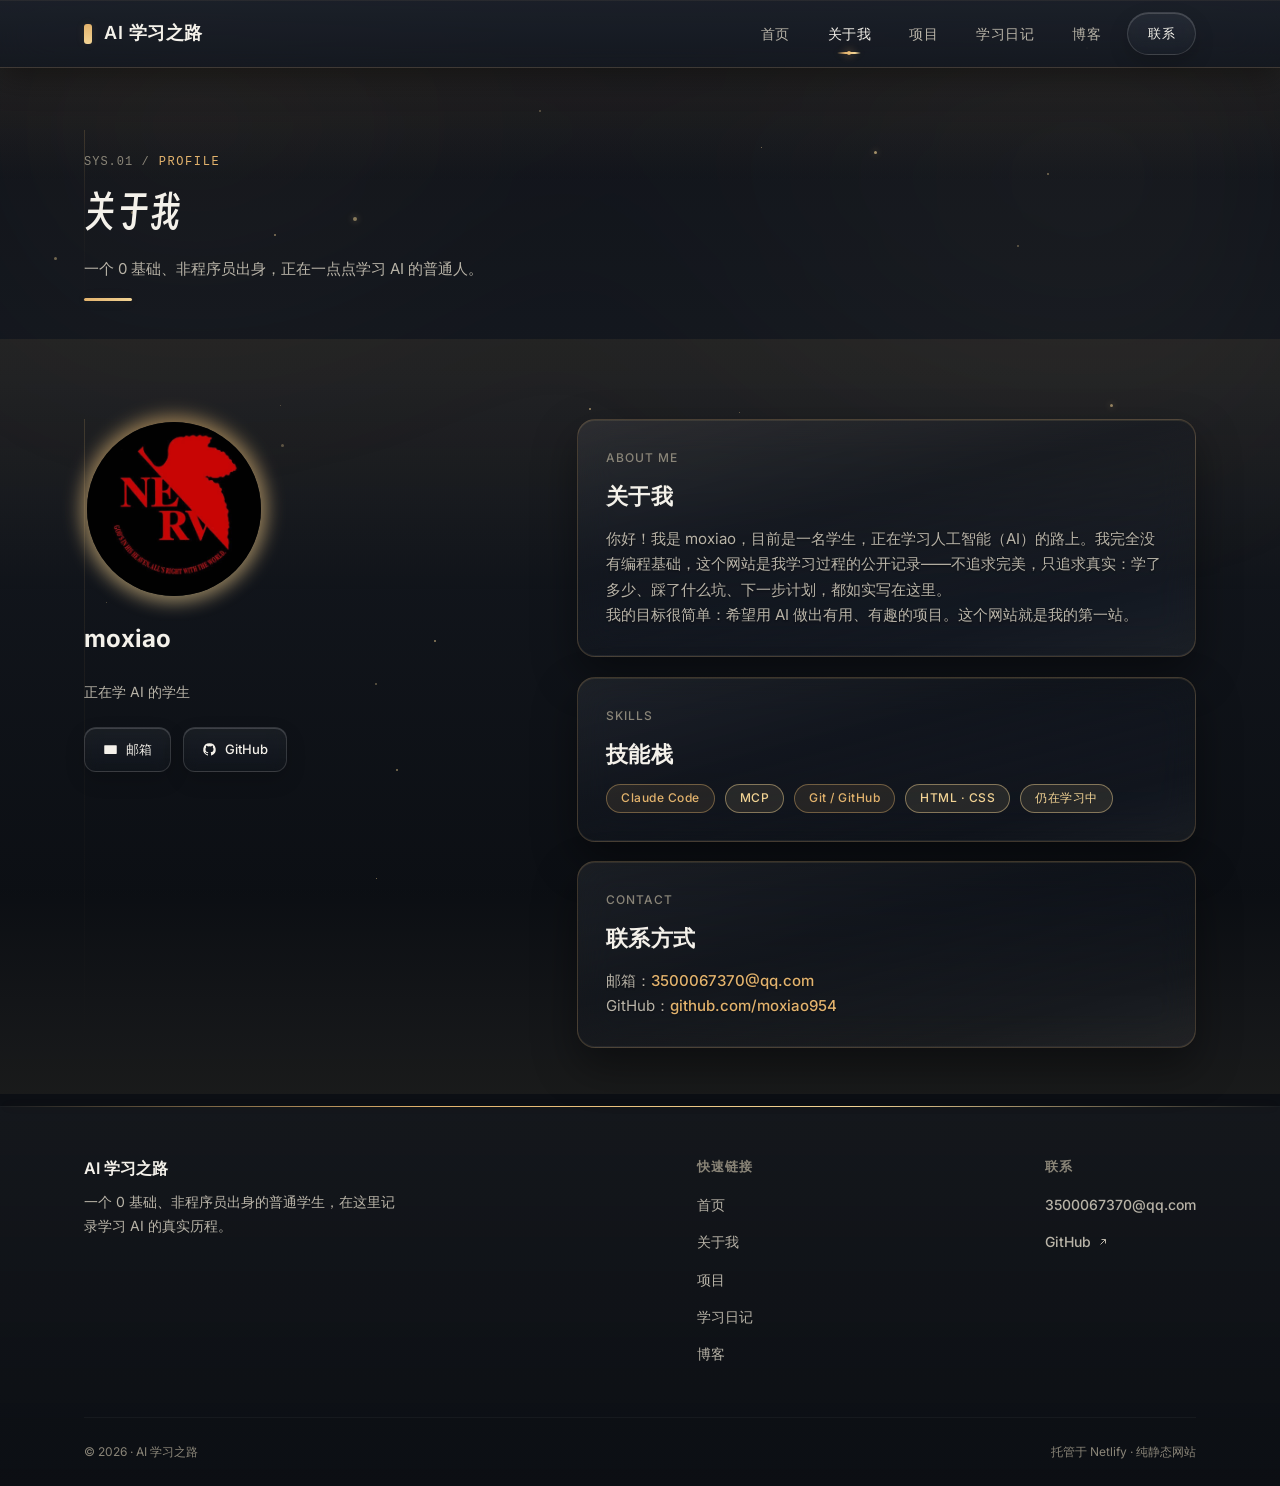
==== commit e1e8b76a: "feat: add anime-gallery and centripetal-force-demo project cards" ====
--- a/about.html
+++ b/about.html
@@ -33,7 +33,7 @@
       <div class="zone-inner">
         <div class="page-header">
           <div class="page-kicker hud-kicker" data-label="PROFILE">PROFILE</div>
-          <h1 class="page-title glitch-title" data-text="关于我">关于我</h1>
+          <h1 class="page-title ">关于我</h1>
           <p>一个 0 基础、非程序员出身，正在一点点学习 AI 的普通人。</p>
         </div>
       </div>
--- a/css/style.css
+++ b/css/style.css
@@ -1,7 +1,7 @@
 /* ============================================================
-   个人 AI 学习分享网站 · 全局样式（赛博未来 + 清透玻璃）
-   需求来源：docs/UI视觉升级需求文档.md
-   说明：设计令牌集中在 :root，页面强调色由 body 类切换
+   个人 AI 学习分享网站 · 全局样式（深色底 + 暖色单高光 + 纵向骨架）
+   需求来源：docs/UI视觉升级需求文档.md v2.0
+   说明：设计令牌集中在 :root，全站统一使用同一套暖金强调色
    ============================================================ */
 
 @font-face {
@@ -12,25 +12,36 @@
   src: url('../fonts/Inter-latin-variable.woff2') format('woff2');
 }
 
+@font-face {
+  font-family: 'Smiley Sans Oblique';
+  font-style: normal;
+  font-weight: 400;
+  font-display: swap;
+  src: url('../fonts/SmileySans-Oblique.ttf.woff2') format('woff2');
+}
+
 :root {
-  /* ---- 中性底色 ---- */
-  --bg-deep: #04060B;
-  --bg-start: #070A12;
-  --bg-end: #0B0F1A;
-  --bg-elevated: #0D111C;
-
-  /* ---- 标准色表（页面强调色由 body 类覆盖） ---- */
-  --cyan: #00E5FF;
-  --purple: #A855F7;
-  --teal: #2DD4BF;
-  --magenta: #F472B6;
-  --amber: #FBBF24;
-  --green: #34D399;
+  /* ---- 中性底色（60% 舞台） ---- */
+  --bg-deep: #0C0F14;       /* 页面主舞台 */
+  --bg-surface: #161A21;    /* 玻璃与内容表面 */
+  --bg-raised: #1D222B;     /* 导航、弹层等更高层级 */
+  --bg-start: #0E1118;
+  --bg-end: #14181F;
 
   /* ---- 文字 ---- */
-  --text-main: #F2F6FC;
-  --text-secondary: #A9B6C9;
-  --text-tertiary: #718096;
+  --text-main: #F4F1EA;        /* 暖白，主文字 */
+  --text-secondary: #B9B4A8;   /* 次级文字 */
+  --text-tertiary: #8A8578;    /* 弱化文字 */
+
+  /* ---- 统一暖金高光（10% 强调） ---- */
+  --accent-1: #E3B36D;                 /* 主高光：暖金 */
+  --accent-2: #F2D394;                 /* 亮高光 */
+  --accent-1-soft: rgba(227, 179, 109, 0.10);
+  --accent-2-soft: rgba(242, 211, 148, 0.10);
+  --accent-1-border: rgba(227, 179, 109, 0.40);
+  --accent-2-border: rgba(242, 211, 148, 0.46);
+  --accent-zone-a: rgba(227, 179, 109, 0.08);   /* 区块背景暖金 8% */
+  --accent-zone-b: rgba(242, 211, 148, 0.06);   /* 区块背景暖金 6% */
 
   /* ---- 圆角 ---- */
   --radius-sm: 8px;
@@ -42,78 +53,15 @@
   --transition-fast: 0.2s cubic-bezier(0.4, 0, 0.2, 1);
   --transition-base: 0.4s cubic-bezier(0.4, 0, 0.2, 1);
   --transition-spring: 0.5s cubic-bezier(0.34, 1.56, 0.64, 1);
-
-  /* ---- 默认玻璃表面 ---- */
-  --glass-sm-bg: linear-gradient(180deg, rgba(255, 255, 255, 0.13), rgba(255, 255, 255, 0.04));
-  --glass-md-bg: linear-gradient(165deg, rgba(255, 255, 255, 0.12) 0%, rgba(10, 16, 28, 0.36) 34%, rgba(255, 255, 255, 0.045) 74%, rgba(255, 255, 255, 0.11) 100%);
-  --glass-lg-bg: linear-gradient(160deg, rgba(255, 255, 255, 0.16) 0%, rgba(10, 16, 28, 0.5) 36%, rgba(255, 255, 255, 0.06) 78%, rgba(255, 255, 255, 0.14) 100%);
-  --glass-border: rgba(172, 208, 248, 0.16);
-  --glass-highlight: rgba(255, 255, 255, 0.22);
-  --glass-shadow: 0 18px 44px rgba(0, 0, 0, 0.3), inset 0 -1px 0 rgba(255, 255, 255, 0.04);
-
-  /* ---- 默认强调色：首页 青 + 紫 ---- */
-  --accent-1: #00E5FF;
-  --accent-2: #A855F7;
-  --accent-1-soft: rgba(0, 229, 255, 0.14);
-  --accent-2-soft: rgba(168, 85, 247, 0.14);
-  --accent-1-border: rgba(0, 229, 255, 0.42);
-  --accent-2-border: rgba(168, 85, 247, 0.42);
-  --accent-zone-a: rgba(0, 229, 255, 0.13);
-  --accent-zone-b: rgba(168, 85, 247, 0.13);
-}
-
-/* ============================================================
-   页面强调色：每页最多 2 个
-   ============================================================ */
-.page-index {
-  --accent-1: #00E5FF;
-  --accent-2: #A855F7;
-  --accent-1-soft: rgba(0, 229, 255, 0.14);
-  --accent-2-soft: rgba(168, 85, 247, 0.14);
-  --accent-1-border: rgba(0, 229, 255, 0.42);
-  --accent-2-border: rgba(168, 85, 247, 0.42);
-  --accent-zone-a: rgba(0, 229, 255, 0.14);
-  --accent-zone-b: rgba(168, 85, 247, 0.14);
-}
-.page-about {
-  --accent-1: #A855F7;
-  --accent-2: #00E5FF;
-  --accent-1-soft: rgba(168, 85, 247, 0.15);
-  --accent-2-soft: rgba(0, 229, 255, 0.13);
-  --accent-1-border: rgba(168, 85, 247, 0.42);
-  --accent-2-border: rgba(0, 229, 255, 0.4);
-  --accent-zone-a: rgba(168, 85, 247, 0.15);
-  --accent-zone-b: rgba(0, 229, 255, 0.13);
-}
-.page-projects {
-  --accent-1: #F472B6;
-  --accent-2: #A855F7;
-  --accent-1-soft: rgba(244, 114, 182, 0.15);
-  --accent-2-soft: rgba(168, 85, 247, 0.14);
-  --accent-1-border: rgba(244, 114, 182, 0.46);
-  --accent-2-border: rgba(168, 85, 247, 0.42);
-  --accent-zone-a: rgba(244, 114, 182, 0.15);
-  --accent-zone-b: rgba(168, 85, 247, 0.14);
-}
-.page-diary {
-  --accent-1: #00E5FF;
-  --accent-2: #2DD4BF;
-  --accent-1-soft: rgba(0, 229, 255, 0.14);
-  --accent-2-soft: rgba(45, 212, 191, 0.14);
-  --accent-1-border: rgba(0, 229, 255, 0.42);
-  --accent-2-border: rgba(45, 212, 191, 0.4);
-  --accent-zone-a: rgba(0, 229, 255, 0.14);
-  --accent-zone-b: rgba(45, 212, 191, 0.14);
-}
-.page-blog {
-  --accent-1: #FBBF24;
-  --accent-2: #00E5FF;
-  --accent-1-soft: rgba(251, 191, 36, 0.15);
-  --accent-2-soft: rgba(0, 229, 255, 0.13);
-  --accent-1-border: rgba(251, 191, 36, 0.46);
-  --accent-2-border: rgba(0, 229, 255, 0.4);
-  --accent-zone-a: rgba(251, 191, 36, 0.15);
-  --accent-zone-b: rgba(0, 229, 255, 0.13);
+  --ease-out-expo: cubic-bezier(0.22, 1, 0.36, 1);   /* 弹层统一缓动 */
+
+  /* ---- 玻璃表面（半透明深色底 + 暖色细边框） ---- */
+  --glass-sm-bg: linear-gradient(180deg, rgba(255, 255, 255, 0.05), rgba(255, 255, 255, 0.015));
+  --glass-md-bg: linear-gradient(165deg, rgba(255, 255, 255, 0.07) 0%, rgba(22, 26, 33, 0.5) 40%, rgba(255, 255, 255, 0.02) 78%, rgba(255, 255, 255, 0.05) 100%);
+  --glass-lg-bg: linear-gradient(160deg, rgba(255, 255, 255, 0.09) 0%, rgba(29, 34, 43, 0.55) 42%, rgba(255, 255, 255, 0.03) 80%, rgba(255, 255, 255, 0.07) 100%);
+  --glass-border: rgba(227, 179, 109, 0.22);
+  --glass-highlight: rgba(242, 211, 148, 0.10);
+  --glass-shadow: 0 18px 44px rgba(0, 0, 0, 0.4), inset 0 -1px 0 rgba(255, 255, 255, 0.03);
 }
 
 * { margin: 0; padding: 0; box-sizing: border-box; }
@@ -127,9 +75,9 @@
   background-color: var(--bg-deep);
   background-image:
     linear-gradient(180deg, var(--bg-start) 0%, var(--bg-end) 42%, var(--bg-deep) 100%),
-    radial-gradient(circle at 18% 24%, rgba(255, 255, 255, 0.11) 0.8px, transparent 1.2px),
-    radial-gradient(circle at 72% 58%, rgba(255, 255, 255, 0.08) 1px, transparent 1.4px),
-    radial-gradient(circle at 36% 82%, rgba(255, 255, 255, 0.09) 0.8px, transparent 1.2px);
+    radial-gradient(circle at 18% 24%, rgba(242, 211, 148, 0.07) 0.8px, transparent 1.2px),
+    radial-gradient(circle at 72% 58%, rgba(242, 211, 148, 0.05) 1px, transparent 1.4px),
+    radial-gradient(circle at 36% 82%, rgba(242, 211, 148, 0.06) 0.8px, transparent 1.2px);
   background-size:
     100% 100%,
     220px 220px,
@@ -152,8 +100,8 @@
   z-index: 0;
   pointer-events: none;
   background:
-    radial-gradient(ellipse 720px 520px at 14% 8%, rgba(255, 255, 255, 0.055), transparent 70%),
-    radial-gradient(ellipse 840px 560px at 86% 18%, rgba(255, 255, 255, 0.05), transparent 70%);
+    radial-gradient(ellipse 720px 520px at 14% 8%, rgba(227, 179, 109, 0.05), transparent 70%),
+    radial-gradient(ellipse 840px 560px at 86% 18%, rgba(242, 211, 148, 0.045), transparent 70%);
   filter: blur(90px);
   animation: ambient-drift 30s ease-in-out infinite alternate;
 }
@@ -178,16 +126,16 @@
   will-change: transform, opacity;
 }
 .particle-bright {
-  box-shadow: 0 0 7px rgba(255, 255, 255, 0.5), 0 0 14px rgba(255, 255, 255, 0.2);
+  box-shadow: 0 0 7px rgba(242, 211, 148, 0.45), 0 0 14px rgba(242, 211, 148, 0.18);
 }
 @keyframes particle-twinkle {
   0%, 100% {
     opacity: 0.25;
-    box-shadow: 0 0 2px rgba(255, 255, 255, 0.08);
+    box-shadow: 0 0 2px rgba(242, 211, 148, 0.08);
   }
   50% {
     opacity: 0.85;
-    box-shadow: 0 0 7px rgba(255, 255, 255, 0.55), 0 0 14px rgba(255, 255, 255, 0.2);
+    box-shadow: 0 0 7px rgba(242, 211, 148, 0.5), 0 0 14px rgba(242, 211, 148, 0.18);
   }
 }
 @keyframes particle-float {
@@ -214,7 +162,10 @@
 .page-main, .site-footer { position: relative; z-index: 2; }
 
 /* ============================================================
-   三级玻璃材质：blur + tint + 细边框 + 顶部高光 + sheen
+   三级玻璃材质：blur + tint + 暖色细边框 + 顶部内高光
+   glass-sm：角标、筛选按钮、小胶囊（blur 8px）
+   glass-md：卡片、时间线卡片（blur 18px）
+   glass-lg：导航、CTA 面板、放大弹层（blur 26px）
    ============================================================ */
 .glass-sm,
 .glass-md,
@@ -226,29 +177,29 @@
   background: var(--glass-sm-bg);
   backdrop-filter: blur(8px) saturate(1.3);
   -webkit-backdrop-filter: blur(8px) saturate(1.3);
-  box-shadow: inset 0 1px 0 rgba(255, 255, 255, 0.18), 0 8px 22px rgba(0, 0, 0, 0.18);
+  box-shadow: inset 0 1px 0 rgba(242, 211, 148, 0.08), 0 8px 22px rgba(0, 0, 0, 0.25);
 }
 .glass-md {
   background: var(--glass-md-bg);
   backdrop-filter: blur(18px) saturate(1.5);
   -webkit-backdrop-filter: blur(18px) saturate(1.5);
-  box-shadow: inset 0 1px 0 rgba(255, 255, 255, 0.18), inset 0 -1px 0 rgba(255, 255, 255, 0.04), var(--glass-shadow);
+  box-shadow: inset 0 1px 0 rgba(242, 211, 148, 0.10), inset 0 -1px 0 rgba(255, 255, 255, 0.03), var(--glass-shadow);
 }
 .glass-lg {
   background: var(--glass-lg-bg);
   backdrop-filter: blur(26px) saturate(1.7);
   -webkit-backdrop-filter: blur(26px) saturate(1.7);
-  box-shadow: inset 0 1px 0 rgba(255, 255, 255, 0.22), inset 0 -1px 0 rgba(255, 255, 255, 0.05), 0 24px 60px rgba(0, 0, 0, 0.38);
-}
-
-/* 卡片高光跟随鼠标，--gx / --gy 由 js/main.js 维护 */
+  box-shadow: inset 0 1px 0 rgba(242, 211, 148, 0.12), inset 0 -1px 0 rgba(255, 255, 255, 0.04), 0 24px 60px rgba(0, 0, 0, 0.45);
+}
+
+/* 卡片光标高光：低透明度暖色，--gx / --gy 由 js/main.js 维护（5%-8%） */
 .glass-md::after,
 .glass-lg::after {
   content: "";
   position: absolute;
   inset: 0;
   border-radius: inherit;
-  background: radial-gradient(200px circle at var(--gx, 50%) var(--gy, 50%), rgba(255, 255, 255, 0.13), transparent 68%);
+  background: radial-gradient(200px circle at var(--gx, 50%) var(--gy, 50%), rgba(242, 211, 148, 0.07), transparent 68%);
   opacity: 0;
   transition: opacity 0.3s ease;
   pointer-events: none;
@@ -264,16 +215,16 @@
   top: 0; left: 0; right: 0;
   z-index: 100;
   height: 68px;
-  background: linear-gradient(180deg, rgba(12, 18, 31, 0.72), rgba(7, 11, 20, 0.56));
+  background: linear-gradient(180deg, rgba(29, 34, 43, 0.85), rgba(22, 26, 33, 0.78));
   backdrop-filter: blur(26px) saturate(1.7);
   -webkit-backdrop-filter: blur(26px) saturate(1.7);
-  border-bottom: 1px solid rgba(172, 208, 248, 0.12);
-  box-shadow: 0 8px 32px rgba(0, 0, 0, 0.28), inset 0 1px 0 rgba(255, 255, 255, 0.06);
+  border-bottom: 1px solid rgba(227, 179, 109, 0.18);
+  box-shadow: 0 8px 32px rgba(0, 0, 0, 0.4), inset 0 1px 0 rgba(242, 211, 148, 0.06);
   transition: background 0.3s ease, box-shadow 0.3s ease;
 }
 .site-nav.is-scrolled {
-  background: linear-gradient(180deg, rgba(8, 12, 22, 0.9), rgba(5, 8, 15, 0.84));
-  box-shadow: 0 10px 36px rgba(0, 0, 0, 0.42), inset 0 1px 0 rgba(255, 255, 255, 0.06), 0 0 18px var(--accent-1-soft);
+  background: linear-gradient(180deg, rgba(22, 26, 33, 0.96), rgba(12, 15, 20, 0.94));
+  box-shadow: 0 10px 36px rgba(0, 0, 0, 0.5), inset 0 1px 0 rgba(242, 211, 148, 0.06), 0 0 18px var(--accent-1-soft);
 }
 .nav-inner {
   max-width: 1160px;
@@ -371,7 +322,7 @@
   background: var(--glass-sm-bg);
   backdrop-filter: blur(8px) saturate(1.3);
   -webkit-backdrop-filter: blur(8px) saturate(1.3);
-  border: 1px solid rgba(255, 255, 255, 0.16);
+  border: 1px solid rgba(255, 255, 255, 0.14);
   color: var(--text-main);
   font-size: 13px;
   font-weight: 500;
@@ -382,14 +333,14 @@
   transition: background var(--transition-fast), border-color var(--transition-fast), box-shadow var(--transition-fast), transform var(--transition-fast);
 }
 .btn-glass:hover {
-  background: linear-gradient(180deg, rgba(255, 255, 255, 0.18), rgba(255, 255, 255, 0.07));
+  background: linear-gradient(180deg, rgba(255, 255, 255, 0.16), rgba(255, 255, 255, 0.06));
   border-color: var(--accent-1-border);
-  box-shadow: inset 0 1px 0 rgba(255, 255, 255, 0.22), 0 0 18px var(--accent-1-soft);
+  box-shadow: inset 0 1px 0 rgba(255, 255, 255, 0.2), 0 0 18px var(--accent-1-soft);
   transform: translateY(-1px);
 }
 
 /* ============================================================
-   [主内容] .page-main / .zone
+   [主内容] .page-main / .zone（纵向骨架）
    ============================================================ */
 .page-main {
   padding: 68px 0 0;
@@ -397,49 +348,29 @@
 
 .zone {
   position: relative;
-  padding: 54px 0 58px;
-}
-.zone::before {
+  padding: 46px 0;   /* 区块之间 92px 中性深色空档 */
+}
+/* 纵向骨架线：位于内容列左缘，与 HUD 标签对齐，形成连续视觉引导 */
+.zone-inner {
+  position: relative;
+  max-width: 1160px;
+  margin: 0 auto;
+  padding: 0 24px;
+}
+.zone-inner::before {
   content: "";
   position: absolute;
   top: 0;
-  left: 0;
-  right: 0;
-  height: 1px;
-  background: linear-gradient(90deg, transparent, var(--accent-1) 24%, var(--accent-2) 68%, transparent);
-  opacity: 0.55;
-  box-shadow: 0 0 14px var(--accent-1-soft);
+  bottom: 0;
+  left: 24px;
+  width: 1px;
+  background: linear-gradient(180deg, var(--accent-1-border), var(--accent-1-soft) 45%, transparent 100%);
+  opacity: 0.45;
   pointer-events: none;
 }
-.zone::after {
-  content: "";
-  position: absolute;
-  top: -1px;
-  left: 8%;
-  width: 190px;
-  height: 2px;
-  border-radius: 999px;
-  background: linear-gradient(90deg, transparent, rgba(255, 255, 255, 0.95), transparent);
-  opacity: 0;
-  filter: blur(0.2px);
-  pointer-events: none;
-  animation: zone-sweep 9s linear infinite;
-}
-@keyframes zone-sweep {
-  0%, 10%   { left: 6%; opacity: 0; }
-  16%       { opacity: 0.85; }
-  70%       { opacity: 0.85; }
-  84%, 100% { left: 86%; opacity: 0; }
-}
-
-.zone-inner {
-  max-width: 1160px;
-  margin: 0 auto;
-  padding: 0 24px;
-}
 
 .zone-header {
-  padding: 70px 0 34px;
+  padding: 62px 0 30px;
   background: linear-gradient(180deg, var(--accent-zone-a), transparent 42%);
 }
 .zone-band {
@@ -499,11 +430,11 @@
 .page-kicker::before { margin: 0; flex-shrink: 0; }
 .page-title {
   font-size: 40px;
-  font-weight: 700;
-  line-height: 1.2;
+  font-weight: 400;
+  line-height: 1.3;
   letter-spacing: 0.5px;
 }
-.page-title .text-gradient { font-weight: 800; }
+.page-title .text-gradient { font-weight: 400; }
 .page-header::after {
   content: "";
   display: block;
@@ -522,7 +453,7 @@
 }
 
 /* ============================================================
-   [标题高亮] .text-gradient / 故障色
+   [标题高亮] .text-gradient（稳定渐变，无随机刷字）
    ============================================================ */
 .text-gradient {
   background: linear-gradient(135deg, var(--accent-1), var(--accent-2));
@@ -531,63 +462,15 @@
   -webkit-text-fill-color: transparent;
   color: transparent;
 }
-.neon-title {
-  color: var(--text-main);
-  text-shadow: 0 0 20px var(--accent-1-soft), 0 0 40px var(--accent-2-soft);
-}
-.neon-purple {
-  color: var(--text-main);
-  text-shadow: 0 0 20px var(--accent-2-soft), 0 0 40px var(--accent-2-soft);
-}
-
-/* 纯 CSS 动态故障色：约 9 秒短暂出现一次 */
-.glitch-title {
-  position: relative;
-}
-.glitch-title::before,
-.glitch-title::after {
-  content: attr(data-text);
-  position: absolute;
-  left: 0;
-  top: 0;
-  width: 100%;
-  height: 100%;
-  overflow: hidden;
-  color: var(--accent-1);
-  opacity: 0;
-  pointer-events: none;
-  z-index: 1;
-}
-.glitch-title::before {
-  animation: glitch-a 9s steps(1, end) infinite;
-}
-.glitch-title::after {
-  animation: glitch-b 9s steps(1, end) infinite;
-}
-@keyframes glitch-a {
-  0%, 88.5%, 100% { opacity: 0; transform: none; clip-path: inset(0 0 0 0); }
-  89.5% { opacity: 0.42; transform: translate(-2px, 1px); clip-path: inset(12% 0 58% 0); }
-  91.5% { opacity: 0.3; transform: translate(2px, -1px); clip-path: inset(64% 0 10% 0); }
-  93.5% { opacity: 0; transform: none; }
-}
-@keyframes glitch-b {
-  0%, 90%, 100% { opacity: 0; transform: none; clip-path: inset(0 0 0 0); }
-  91% { opacity: 0.36; transform: translate(2px, 1px); clip-path: inset(70% 0 8% 0); }
-  93% { opacity: 0.28; transform: translate(-2px, -1px); clip-path: inset(8% 0 68% 0); }
-  95% { opacity: 0; transform: none; }
-}
-
-/* 区块标题仅在悬停时短暂故障 */
-.glitch-title.glitch-hover::before,
-.glitch-title.glitch-hover::after {
-  animation: none;
-}
-.glitch-title.glitch-hover:hover::before,
-.glitch-title.glitch-hover:hover::after {
-  animation: glitch-a 0.5s linear 1;
-}
-.glitch-title.glitch-hover:hover::after {
-  animation-name: glitch-b;
+
+/* 关键标题使用本地得意黑（Smiley Sans Oblique），正文保持 Inter */
+.hero-title,
+.page-title,
+.section-title,
+.cta-section h2,
+.tl-title {
+  font-family: 'Smiley Sans Oblique', 'Inter', 'Microsoft YaHei', 'PingFang SC', system-ui, sans-serif;
+  font-weight: 400;
 }
 
 /* ============================================================
@@ -609,9 +492,8 @@
   right: 18%;
   height: 2px;
   border-radius: 999px;
-  background: linear-gradient(90deg, transparent, var(--accent-1), var(--accent-2), transparent);
+  background: linear-gradient(90deg, transparent, var(--accent-1), transparent);
   opacity: 0;
-  transform: translateY(-2px);
   transition: opacity 0.3s ease;
   pointer-events: none;
 }
@@ -621,20 +503,13 @@
 .card .project-meta {
   transition: transform 0.35s cubic-bezier(0.34, 1.56, 0.64, 1), color var(--transition-fast);
 }
+/* 悬停：暖金描边 + 轻微上浮，不再铺白色虚化底 */
 .card:hover {
   border-color: var(--accent-1-border);
-  box-shadow: 0 0 22px var(--accent-1-soft), 0 0 46px var(--accent-2-soft), inset 0 1px 0 rgba(255, 255, 255, 0.2), var(--glass-shadow);
+  box-shadow: 0 0 0 1px var(--accent-1-soft), 0 14px 34px rgba(0, 0, 0, 0.35), inset 0 1px 0 rgba(242, 211, 148, 0.08), var(--glass-shadow);
   transform: translateY(-3px);
 }
-.card:hover::before {
-  opacity: 1;
-  animation: card-arc 1.1s ease-in-out 1;
-}
-@keyframes card-arc {
-  0%, 100% { background: linear-gradient(90deg, transparent, var(--accent-1), var(--accent-2), transparent); }
-  33% { background: linear-gradient(90deg, transparent, var(--magenta), var(--accent-2), transparent); }
-  66% { background: linear-gradient(90deg, transparent, var(--amber), var(--accent-1), transparent); }
-}
+.card:hover::before { opacity: 0.8; }
 .card:hover h3 { transform: translateY(-2px); }
 .card:hover .card-tag { color: var(--accent-1); }
 .card:hover .badge { transform: translateY(-2px); }
@@ -781,7 +656,7 @@
 }
 
 /* ============================================================
-   [角标] .badge
+   [角标] .badge（全站统一暖金，不再按页面切换霓虹色）
    ============================================================ */
 .badge {
   display: inline-block;
@@ -805,26 +680,19 @@
   border-color: var(--accent-2-border);
 }
 .badge-green {
-  background: rgba(52, 211, 153, 0.13);
-  color: var(--green);
-  border-color: rgba(52, 211, 153, 0.32);
+  background: var(--accent-1-soft);
+  color: var(--accent-1);
+  border-color: var(--accent-1-border);
 }
 .badge-amber {
-  background: rgba(251, 191, 36, 0.13);
-  color: var(--amber);
-  border-color: rgba(251, 191, 36, 0.32);
+  background: var(--accent-2-soft);
+  color: var(--accent-2);
+  border-color: var(--accent-2-border);
 }
 .badge:hover {
   filter: brightness(1.18);
   box-shadow: 0 0 10px var(--accent-1-soft);
 }
-
-/* 页面最多 2 个强调色：对跨页角标做收敛 */
-.page-index .badge-green,
-.page-projects .badge-green { color: var(--accent-2); border-color: var(--accent-2-border); }
-.page-index .badge-green { background: var(--accent-2-soft); }
-.page-about .badge-amber { color: var(--accent-2); border-color: var(--accent-2-border); background: var(--accent-2-soft); }
-.page-projects .badge-cyan { color: var(--accent-1); border-color: var(--accent-1-border); background: var(--accent-1-soft); }
 
 /* ============================================================
    [分隔线] .divider / .divider-glow
@@ -843,30 +711,34 @@
 }
 
 /* ============================================================
-   [数据标签] .stat-item
+   [数据标签] .stat-item（连续数据行，竖向细分隔线）
    ============================================================ */
 .hero-stats {
   display: flex;
-  gap: 0;
-  margin-top: 48px;
-  padding: 20px 28px;
+  align-items: stretch;
+  margin-top: 44px;
   max-width: 620px;
-  border-radius: var(--radius-lg);
-  background: var(--glass-md-bg);
-  backdrop-filter: blur(18px) saturate(1.5);
-  -webkit-backdrop-filter: blur(18px) saturate(1.5);
-  border: 1px solid var(--glass-border);
-  box-shadow: inset 0 1px 0 rgba(255, 255, 255, 0.18), var(--glass-shadow);
-  position: relative;
 }
 .stat-item {
   display: flex;
   flex-direction: column;
+  justify-content: center;
   gap: 6px;
-  padding: 4px 34px;
-}
-.stat-item:first-child { padding-left: 0; }
-.stat-item:last-child { padding-right: 0; }
+  padding: 6px 40px 6px 0;
+}
+.stat-item + .stat-item {
+  position: relative;
+  padding-left: 40px;
+}
+.stat-item + .stat-item::before {
+  content: "";
+  position: absolute;
+  left: 0;
+  top: 6px;
+  bottom: 6px;
+  width: 1px;
+  background: linear-gradient(180deg, transparent, var(--accent-1-border) 40%, transparent);
+}
 .stat-num {
   font-size: 36px;
   font-weight: 700;
@@ -881,16 +753,6 @@
   text-transform: uppercase;
   color: var(--text-secondary);
 }
-.hero-stats .stat-item + .stat-item::before {
-  content: "";
-  position: absolute;
-  left: -1px;
-  top: 4px;
-  bottom: 4px;
-  width: 1px;
-  background: linear-gradient(180deg, transparent, var(--accent-1) 35%, var(--accent-2) 75%, transparent);
-  box-shadow: 0 0 8px var(--accent-1-soft);
-}
 
 /* ============================================================
    [头像] .avatar
@@ -903,7 +765,7 @@
   flex-shrink: 0;
   border: 3px solid transparent;
   background-clip: padding-box;
-  background-color: var(--bg-elevated);
+  background-color: var(--bg-surface);
 }
 .avatar::before {
   content: "";
@@ -930,34 +792,22 @@
 .avatar:hover .avatar-img { filter: saturate(1.08); }
 
 /* ============================================================
-   [Hero 区] 首页
+   [Hero 区] 首页（无方框背景，文字直接落于页面）
    ============================================================ */
 .hero {
   position: relative;
   padding: 30px 0 20px;
   max-width: 860px;
 }
-.hero::before {
-  content: "";
-  position: absolute;
-  inset: -30px 0 -10px;
-  pointer-events: none;
-  background:
-    radial-gradient(ellipse 620px 420px at 76% 18%, var(--accent-1-soft), transparent 68%),
-    radial-gradient(ellipse 460px 340px at 14% 82%, var(--accent-2-soft), transparent 68%);
-  opacity: 0.6;
-}
 .hero-title {
-  font-size: 36px;
-  font-weight: 700;
-  line-height: 1.25;
+  font-size: 38px;
+  line-height: 1.3;
   color: var(--text-main);
 }
 .hero-title .line-2 {
   display: block;
   margin-top: 8px;
-  font-size: 42px;
-  font-weight: 800;
+  font-size: 44px;
 }
 .hero-sub {
   margin-top: 20px;
@@ -977,8 +827,8 @@
 }
 .section-title {
   font-size: 28px;
-  font-weight: 700;
-  letter-spacing: 0.3px;
+  letter-spacing: 0.5px;
+  line-height: 1.3;
   margin-top: 6px;
 }
 .section-row {
@@ -992,13 +842,27 @@
 /* ============================================================
    [时间线] 学习日记页 & 首页概览共用
    ============================================================ */
+.tl-scroller {
+  position: relative;
+}
 .timeline {
   position: relative;
   overflow-x: auto;
-  padding: 40px 0;
+  padding: 40px 0 28px;
   min-height: 320px;
   border-radius: var(--radius-lg);
-}
+  /* 显眼的暖色横向滑条轨道 */
+  scrollbar-width: thin;
+  scrollbar-color: var(--accent-1) rgba(255, 255, 255, 0.06);
+}
+.timeline::-webkit-scrollbar { height: 8px; }
+.timeline::-webkit-scrollbar-track { background: rgba(255, 255, 255, 0.05); border-radius: 999px; }
+.timeline::-webkit-scrollbar-thumb {
+  background: linear-gradient(90deg, var(--accent-1), var(--accent-2));
+  border-radius: 999px;
+}
+.timeline::-webkit-scrollbar-thumb:hover { background: var(--accent-2); }
+
 .tl-line {
   position: absolute;
   left: 40px; right: 40px;
@@ -1008,25 +872,6 @@
   background: linear-gradient(90deg, var(--accent-2), var(--accent-1));
   box-shadow: 0 0 10px var(--accent-1-soft);
 }
-.tl-line::after {
-  content: "";
-  position: absolute;
-  top: 50%;
-  left: 0;
-  width: 14px;
-  height: 14px;
-  border-radius: 50%;
-  background: radial-gradient(circle, rgba(255, 255, 255, 0.95), var(--accent-1) 38%, transparent 70%);
-  box-shadow: 0 0 12px var(--accent-1);
-  transform: translate(-50%, -50%);
-  animation: line-pulse 6s linear infinite;
-  opacity: 0.7;
-}
-@keyframes line-pulse {
-  0% { left: 0; opacity: 0.25; }
-  45% { opacity: 1; }
-  100% { left: 100%; opacity: 0.25; }
-}
 .tl-track {
   position: relative;
   display: flex;
@@ -1049,7 +894,7 @@
   width: 16px; height: 16px;
   transform: translate(-50%, -50%);
   border-radius: 50%;
-  background: radial-gradient(circle at 35% 35%, rgba(255, 255, 255, 0.7), var(--accent-1) 60%, rgba(255, 255, 255, 0.15) 100%);
+  background: radial-gradient(circle at 35% 35%, rgba(244, 241, 234, 0.7), var(--accent-1) 60%, rgba(255, 255, 255, 0.15) 100%);
   border: 3px solid var(--bg-end);
   box-shadow: 0 0 8px var(--accent-1-soft), 0 0 16px var(--accent-1-soft);
   z-index: 2;
@@ -1065,7 +910,7 @@
 }
 .tl-node:hover .tl-card {
   border-color: var(--accent-1-border);
-  box-shadow: 0 0 20px var(--accent-1-soft), 0 0 42px var(--accent-2-soft), inset 0 1px 0 rgba(255, 255, 255, 0.2), var(--glass-shadow);
+  box-shadow: 0 0 0 1px var(--accent-1-soft), 0 14px 30px rgba(0, 0, 0, 0.35), inset 0 1px 0 rgba(242, 211, 148, 0.06), var(--glass-shadow);
   transform: translateY(-4px);
 }
 .tl-node:hover .tl-dot {
@@ -1081,7 +926,6 @@
 .tl-title {
   margin: 8px 0 6px;
   font-size: 16px;
-  font-weight: 600;
   color: var(--text-main);
   line-height: 1.4;
 }
@@ -1095,23 +939,10 @@
   -webkit-line-clamp: 3;
   -webkit-box-orient: vertical;
 }
-.tl-link {
-  display: inline-block;
-  margin-top: 10px;
-  color: var(--accent-1);
-  font-size: 14px;
-  font-weight: 500;
-  text-decoration: none;
-  transition: transform var(--transition-fast), text-shadow var(--transition-fast);
-}
-.tl-link:hover {
-  transform: translateX(4px);
-  text-shadow: 0 0 8px var(--accent-1-soft);
-}
 
 /* 当前节点（最新）：时间线主强调色 */
 .tl-node-current .tl-dot {
-  background: radial-gradient(circle at 35% 35%, rgba(255, 255, 255, 0.7), var(--accent-2) 60%, rgba(255, 255, 255, 0.15) 100%);
+  background: radial-gradient(circle at 35% 35%, rgba(244, 241, 234, 0.7), var(--accent-2) 60%, rgba(255, 255, 255, 0.15) 100%);
   border-color: var(--bg-end);
   box-shadow: 0 0 10px var(--accent-2-soft), 0 0 20px var(--accent-2-soft);
   animation: dot-pulse 2.4s ease-in-out infinite;
@@ -1167,32 +998,91 @@
 }
 .tl-empty p { font-size: 14px; color: var(--text-secondary); }
 
-/* 时间线卡片点击放大遮罩 */
+/* ---- 横向滑条控件：左右箭头 + 进度条 ---- */
+.tl-controls {
+  display: flex;
+  align-items: center;
+  gap: 14px;
+  margin-top: 2px;
+  padding: 0 4px;
+}
+.tl-nav-prev,
+.tl-nav-next {
+  width: 32px;
+  height: 32px;
+  flex-shrink: 0;
+  display: flex;
+  align-items: center;
+  justify-content: center;
+  border-radius: 50%;
+  background: var(--glass-sm-bg);
+  backdrop-filter: blur(8px) saturate(1.3);
+  -webkit-backdrop-filter: blur(8px) saturate(1.3);
+  border: 1px solid var(--accent-1-border);
+  color: var(--accent-1);
+  cursor: pointer;
+  transition: background 0.2s ease, border-color 0.2s ease, color 0.2s ease, opacity 0.2s ease;
+}
+.tl-nav-prev svg,
+.tl-nav-next svg {
+  width: 16px;
+  height: 16px;
+  fill: none;
+  stroke: currentColor;
+  stroke-width: 2;
+  stroke-linecap: round;
+  stroke-linejoin: round;
+}
+.tl-nav-prev:hover:not(:disabled),
+.tl-nav-next:hover:not(:disabled) {
+  background: var(--accent-1-soft);
+  border-color: var(--accent-2-border);
+  color: var(--accent-2);
+}
+.tl-nav-prev:disabled,
+.tl-nav-next:disabled {
+  opacity: 0.3;
+  cursor: default;
+}
+.tl-progress {
+  flex: 1;
+  height: 4px;
+  border-radius: 999px;
+  background: rgba(255, 255, 255, 0.06);
+  overflow: hidden;
+}
+.tl-progress-fill {
+  height: 100%;
+  width: 0%;
+  border-radius: 999px;
+  background: linear-gradient(90deg, var(--accent-1), var(--accent-2));
+  box-shadow: 0 0 8px var(--accent-1-soft);
+  transition: width 0.1s linear;
+}
+
+/* 时间线卡片点击放大遮罩（FLIP / transform 连贯动画） */
 .tl-expand-overlay {
   position: fixed;
   inset: 0;
   z-index: 200;
-  background: rgba(4, 7, 13, 0.74);
+  background: rgba(12, 15, 20, 0.78);
   backdrop-filter: blur(12px) saturate(1.4);
   -webkit-backdrop-filter: blur(12px) saturate(1.4);
 }
 .tl-expand-card {
   position: fixed;
-  width: 320px;
   max-height: calc(100vh - 110px);
-  overflow: hidden;
+  overflow: auto;
   border-radius: var(--radius-lg);
   padding: 28px 30px;
   opacity: 0;
-  transform: scale(0.88);
+  transform-origin: top left;
+  will-change: transform, opacity;
   transition:
-    left 0.35s cubic-bezier(0.22, 1, 0.36, 1),
-    top 0.35s cubic-bezier(0.22, 1, 0.36, 1),
-    width 0.35s cubic-bezier(0.22, 1, 0.36, 1),
-    opacity 0.25s ease,
-    transform 0.35s cubic-bezier(0.22, 1, 0.36, 1);
-}
-.tl-expand-card.is-open { transform: none; }
+    transform 0.42s var(--ease-out-expo),
+    opacity 0.42s var(--ease-out-expo);
+}
+.tl-expand-card.is-open { opacity: 1; transform: none; }
 .tl-expand-card .tl-title {
   margin: 10px 0 8px;
   font-size: 20px;
@@ -1204,7 +1094,6 @@
   line-height: 1.7;
   -webkit-line-clamp: initial;
 }
-.tl-expand-card .tl-link { margin-top: 14px; }
 
 /* ============================================================
    [关于我] 非对称双栏
@@ -1254,7 +1143,7 @@
 }
 .social-btn svg { width: 15px; height: 15px; fill: currentColor; }
 .social-btn:hover {
-  background: linear-gradient(180deg, rgba(255, 255, 255, 0.18), rgba(255, 255, 255, 0.07));
+  background: linear-gradient(180deg, rgba(255, 255, 255, 0.16), rgba(255, 255, 255, 0.06));
   border-color: var(--accent-1-border);
   box-shadow: 0 0 16px var(--accent-1-soft);
   transform: translateY(-2px);
@@ -1288,7 +1177,7 @@
 }
 .projects-grid {
   display: grid;
-  grid-template-columns: repeat(3, 1fr);
+  grid-template-columns: repeat(auto-fit, minmax(280px, 1fr));
   gap: 24px;
 }
 .project-card {
@@ -1371,6 +1260,16 @@
   font-size: 12px;
 }
 .project-meta .tech { letter-spacing: 0.5px; }
+
+.project-links {
+  display: flex;
+  gap: 18px;
+  margin-top: 14px;
+}
+
+.project-links .text-link {
+  position: relative;
+}
 
 /* ============================================================
    [博客] 空状态 + 文章骨架
@@ -1438,7 +1337,11 @@
   padding: 58px 28px;
   border-radius: var(--radius-xl);
 }
-.cta-section h2 { font-size: 26px; font-weight: 700; }
+.cta-section h2 {
+  font-size: 26px;
+  letter-spacing: 0.5px;
+  line-height: 1.3;
+}
 .cta-section p {
   color: var(--text-secondary);
   font-size: 15px;
@@ -1452,7 +1355,7 @@
    ============================================================ */
 .site-footer {
   position: relative;
-  background: linear-gradient(180deg, rgba(255, 255, 255, 0.035), rgba(7, 11, 20, 0.42));
+  background: linear-gradient(180deg, rgba(255, 255, 255, 0.035), rgba(12, 15, 20, 0.42));
   border-top: 1px solid rgba(255, 255, 255, 0.05);
   margin-top: 12px;
 }
@@ -1574,12 +1477,12 @@
 }
 
 /* ============================================================
-   降级：不支持 backdrop-filter 或减少透明
+   降级：不支持 backdrop-filter 或减少透明（近实色深底）
    ============================================================ */
 @supports not (backdrop-filter: blur(1px)) {
-  .site-nav { background: rgba(10, 14, 26, 0.98); }
-  .glass-sm, .glass-md, .glass-lg, .card, .tl-card, .cta-section, .hero-stats {
-    background: rgba(13, 19, 33, 0.94);
+  .site-nav { background: rgba(22, 26, 33, 0.98); }
+  .glass-sm, .glass-md, .glass-lg, .card, .tl-card, .cta-section {
+    background: rgba(22, 26, 33, 0.94);
   }
   .btn-glass, .social-btn { background: rgba(255, 255, 255, 0.06); }
 }
@@ -1591,9 +1494,8 @@
   .glass-lg,
   .card,
   .tl-card,
-  .cta-section,
-  .hero-stats {
-    background: rgba(10, 14, 26, 0.96) !important;
+  .cta-section {
+    background: rgba(22, 26, 33, 0.96) !important;
     backdrop-filter: none !important;
     -webkit-backdrop-filter: none !important;
   }
@@ -1612,11 +1514,7 @@
     scroll-behavior: auto !important;
   }
   .ambient-glow,
-  .zone::after,
-  .tl-line::after,
-  .tl-node-current .tl-dot,
-  .glitch-title::before,
-  .glitch-title::after {
+  .tl-node-current .tl-dot {
     animation: none !important;
   }
   #particles { display: none !important; }
@@ -1625,4 +1523,5 @@
     transform: none;
     transition: none;
   }
-}
+  .tl-nav-prev, .tl-nav-next { transition: none; }
+}
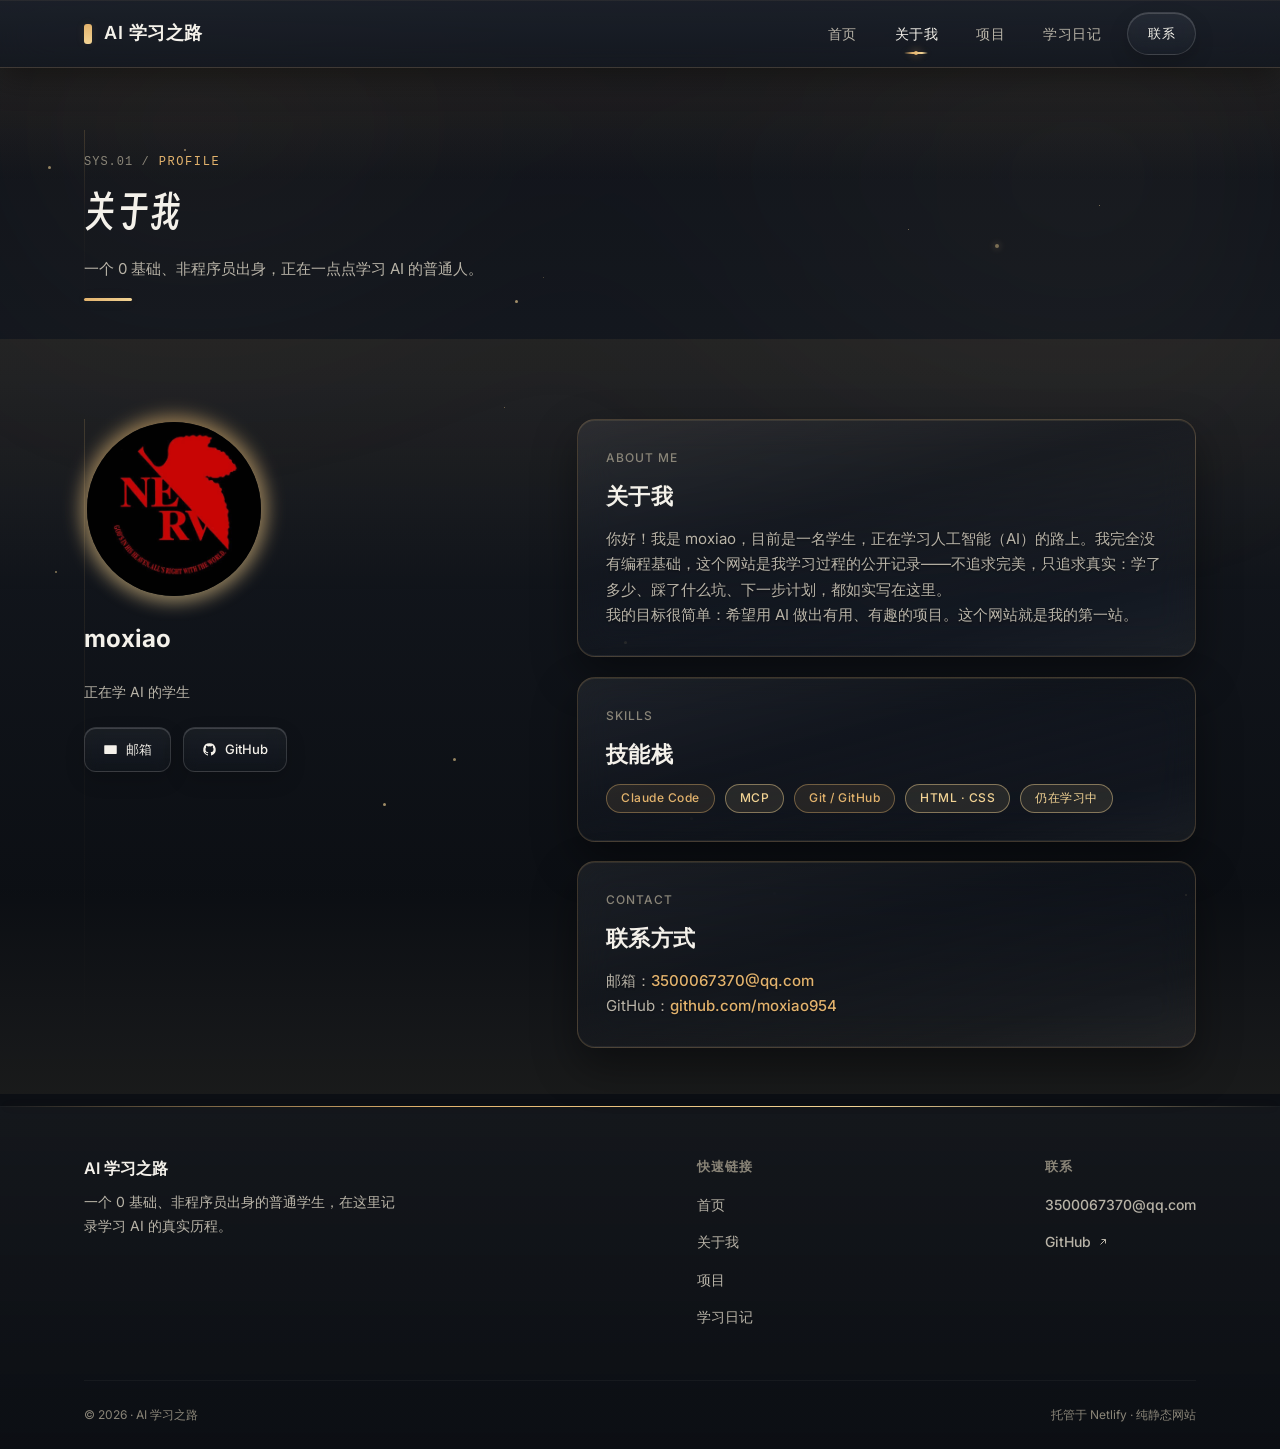
==== commit 764e18c0: "feat: remove blog section and add Hermes diary entry" ====
--- a/about.html
+++ b/about.html
@@ -20,7 +20,6 @@
         <a href="about.html" class="active">关于我</a>
         <a href="projects.html">项目</a>
         <a href="diary.html">学习日记</a>
-        <a href="blog.html">博客</a>
       </div>
       <a class="btn-glass nav-cta" href="mailto:3500067370@qq.com">联系</a>
     </div>
@@ -108,7 +107,6 @@
             <li><a href="about.html">关于我</a></li>
             <li><a href="projects.html">项目</a></li>
             <li><a href="diary.html">学习日记</a></li>
-            <li><a href="blog.html">博客</a></li>
           </ul>
         </div>
         <div class="footer-col">
--- a/css/style.css
+++ b/css/style.css
@@ -1272,64 +1272,6 @@
 }
 
 /* ============================================================
-   [博客] 空状态 + 文章骨架
-   ============================================================ */
-.blog-empty {
-  display: flex;
-  flex-direction: column;
-  align-items: center;
-  text-align: center;
-  padding: 80px 0 60px;
-}
-.blog-empty-icon {
-  width: 52px;
-  height: 52px;
-  border: 1px solid var(--accent-1-border);
-  border-radius: var(--radius-md);
-  display: flex;
-  align-items: center;
-  justify-content: center;
-  font-size: 22px;
-  color: var(--accent-1);
-  background: linear-gradient(135deg, var(--accent-1-soft), var(--accent-2-soft));
-  box-shadow: 0 0 22px var(--accent-1-soft);
-  margin-bottom: 24px;
-}
-.blog-empty-title {
-  font-size: 24px;
-  font-weight: 600;
-  color: var(--text-main);
-}
-.blog-empty p {
-  font-size: 15px;
-  color: var(--text-secondary);
-  margin: 12px 0 28px;
-  text-shadow: 0 1px 2px rgba(0, 0, 0, 0.45);
-}
-.article-skeletons {
-  display: grid;
-  grid-template-columns: repeat(3, 1fr);
-  gap: 24px;
-  margin-top: 8px;
-}
-.article-skeleton {
-  height: 120px;
-  border-radius: var(--radius-lg);
-  border: 1px solid rgba(255, 255, 255, 0.06);
-  box-shadow: inset 0 0 0 1px var(--accent-1-soft);
-  background: linear-gradient(100deg,
-    rgba(255, 255, 255, 0.02) 40%,
-    rgba(255, 255, 255, 0.08) 50%,
-    rgba(255, 255, 255, 0.02) 60%);
-  background-size: 200% 100%;
-  animation: shimmer 2.2s linear infinite;
-}
-@keyframes shimmer {
-  from { background-position: 200% 0; }
-  to   { background-position: -200% 0; }
-}
-
-/* ============================================================
    [CTA 区] 学习日记页底部
    ============================================================ */
 .cta-section {
